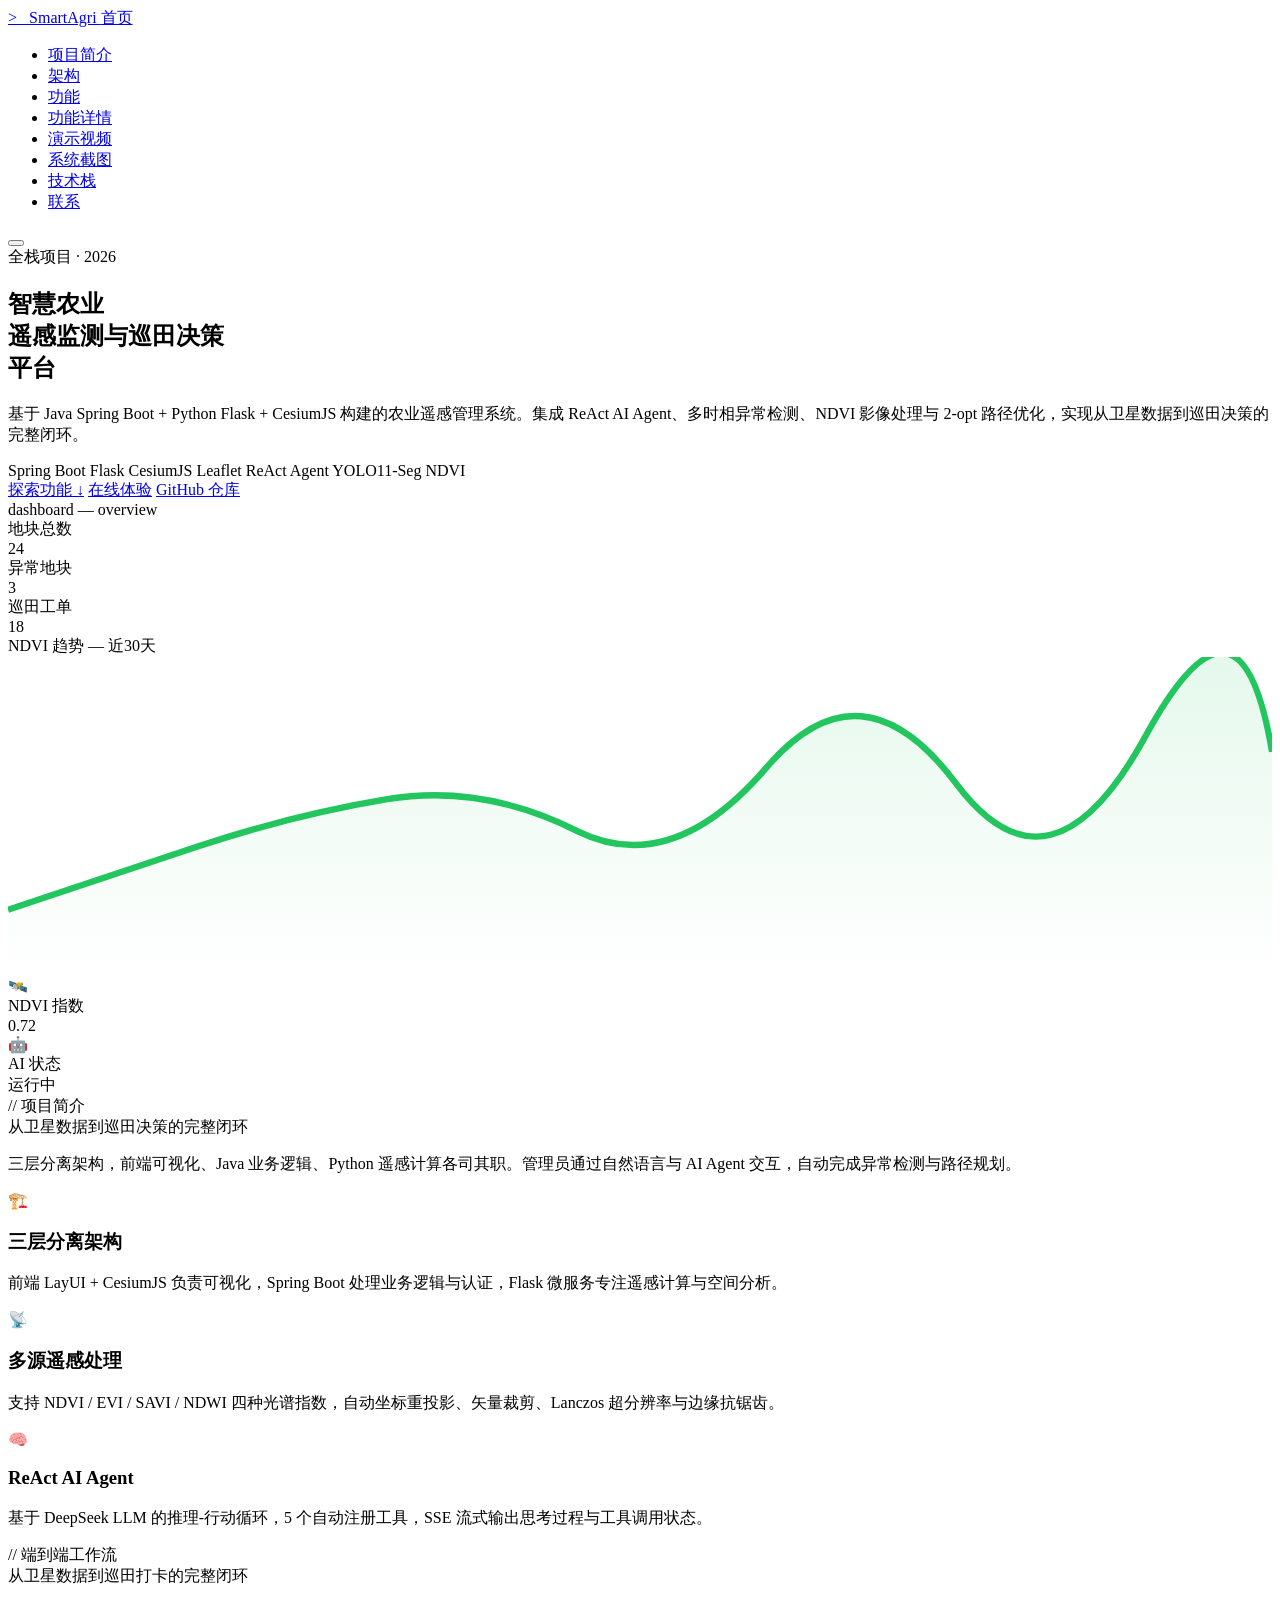
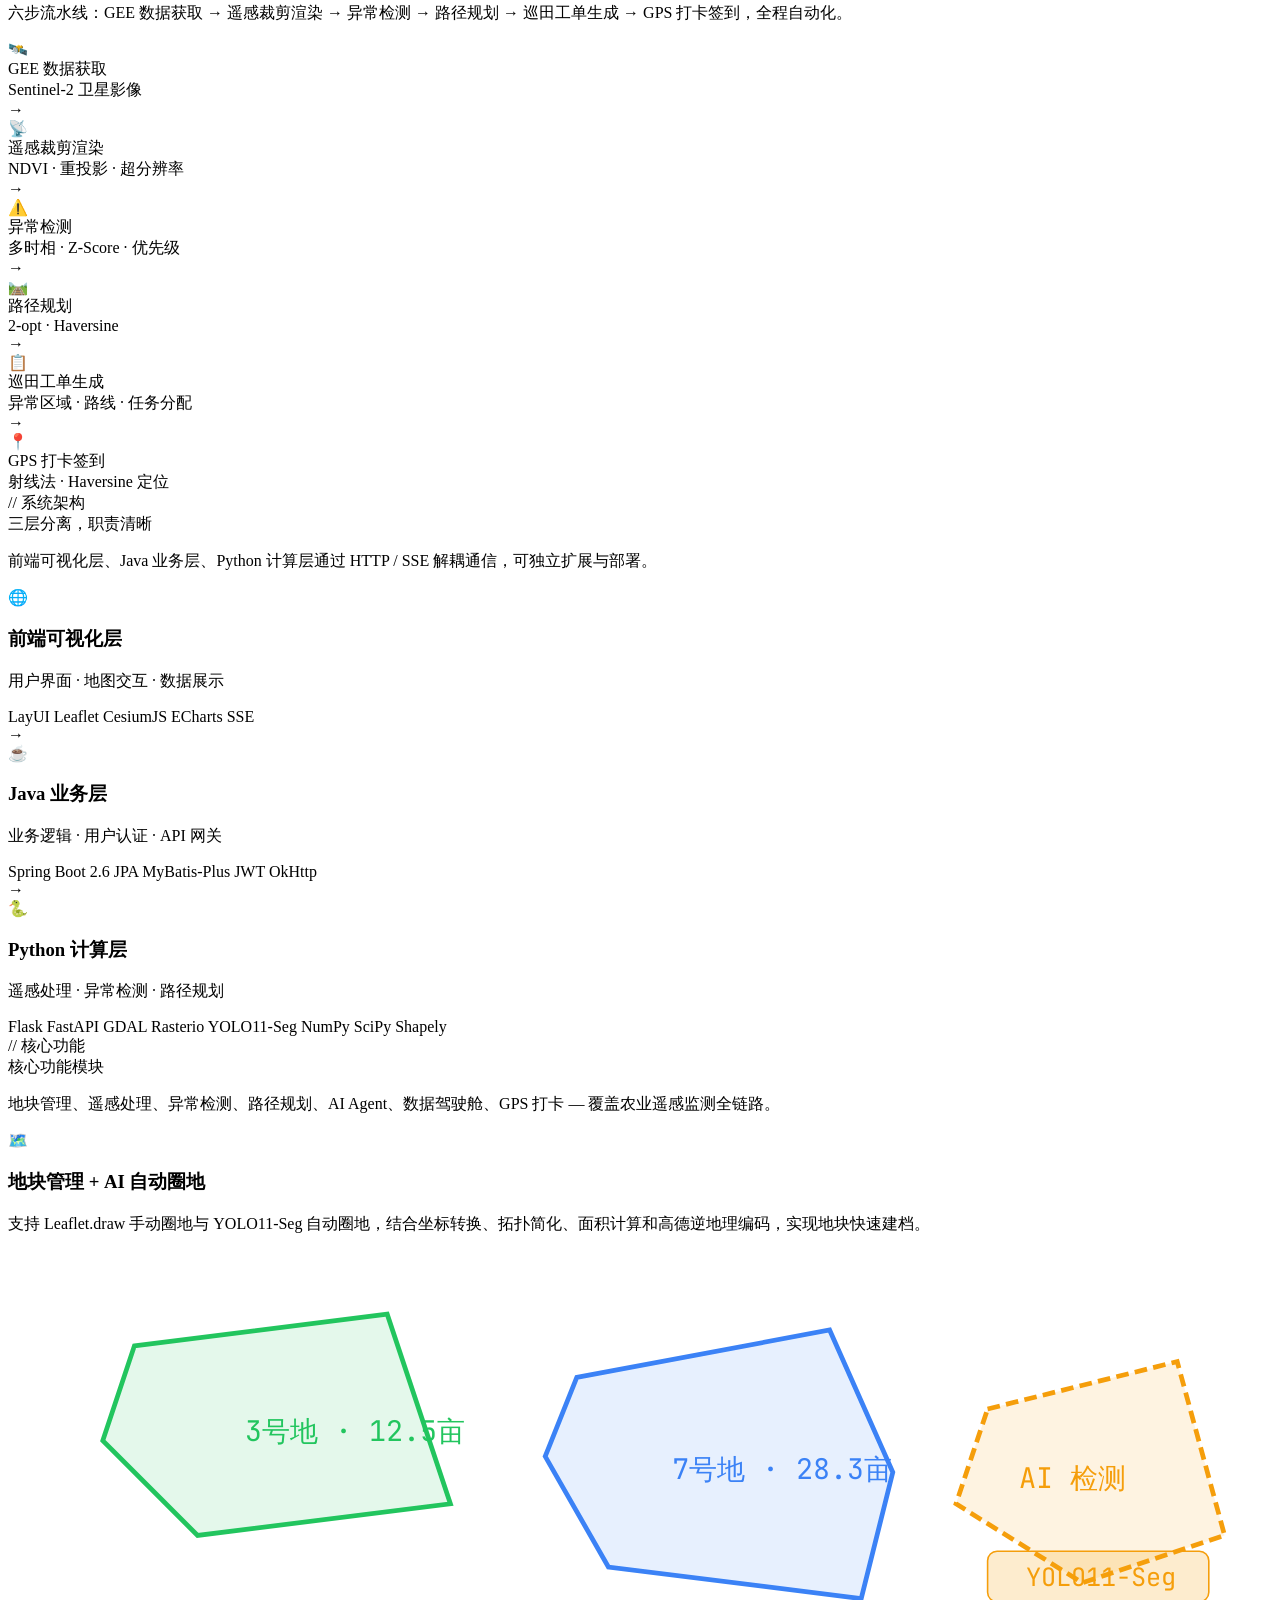
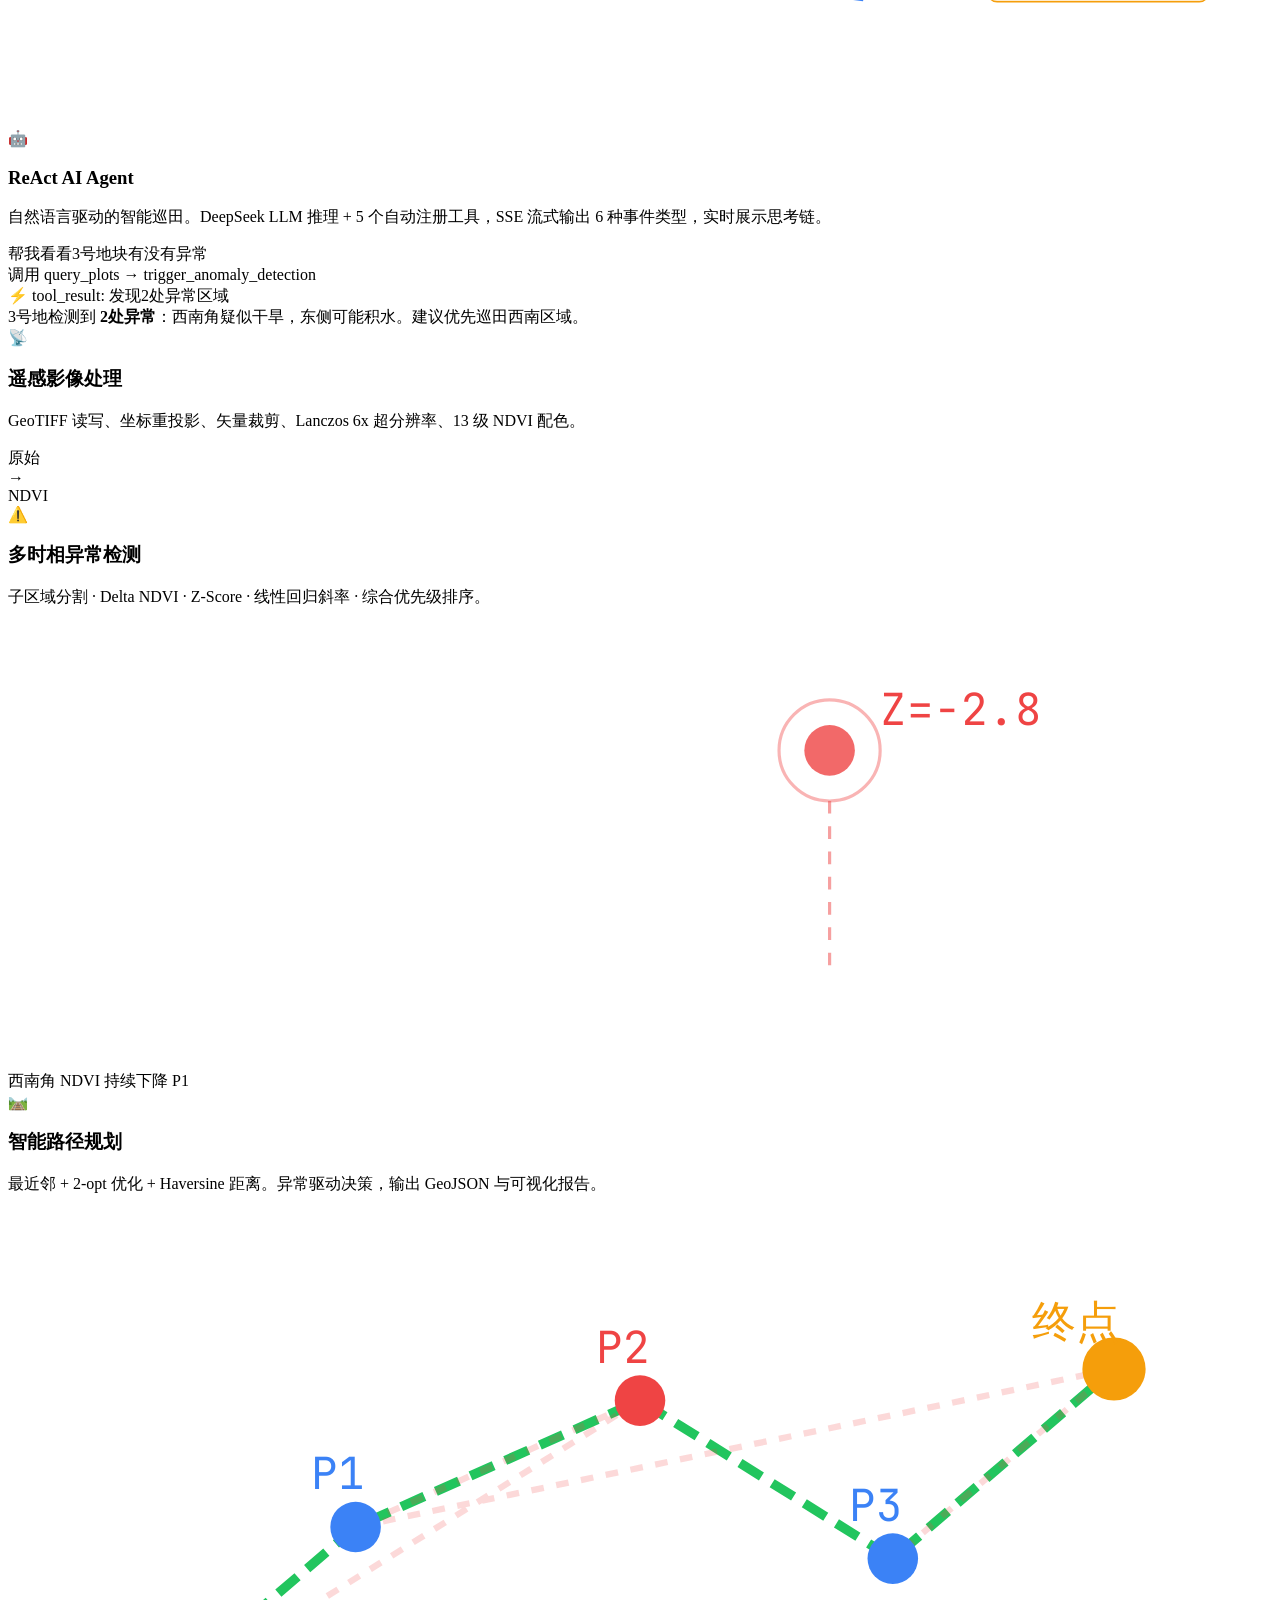
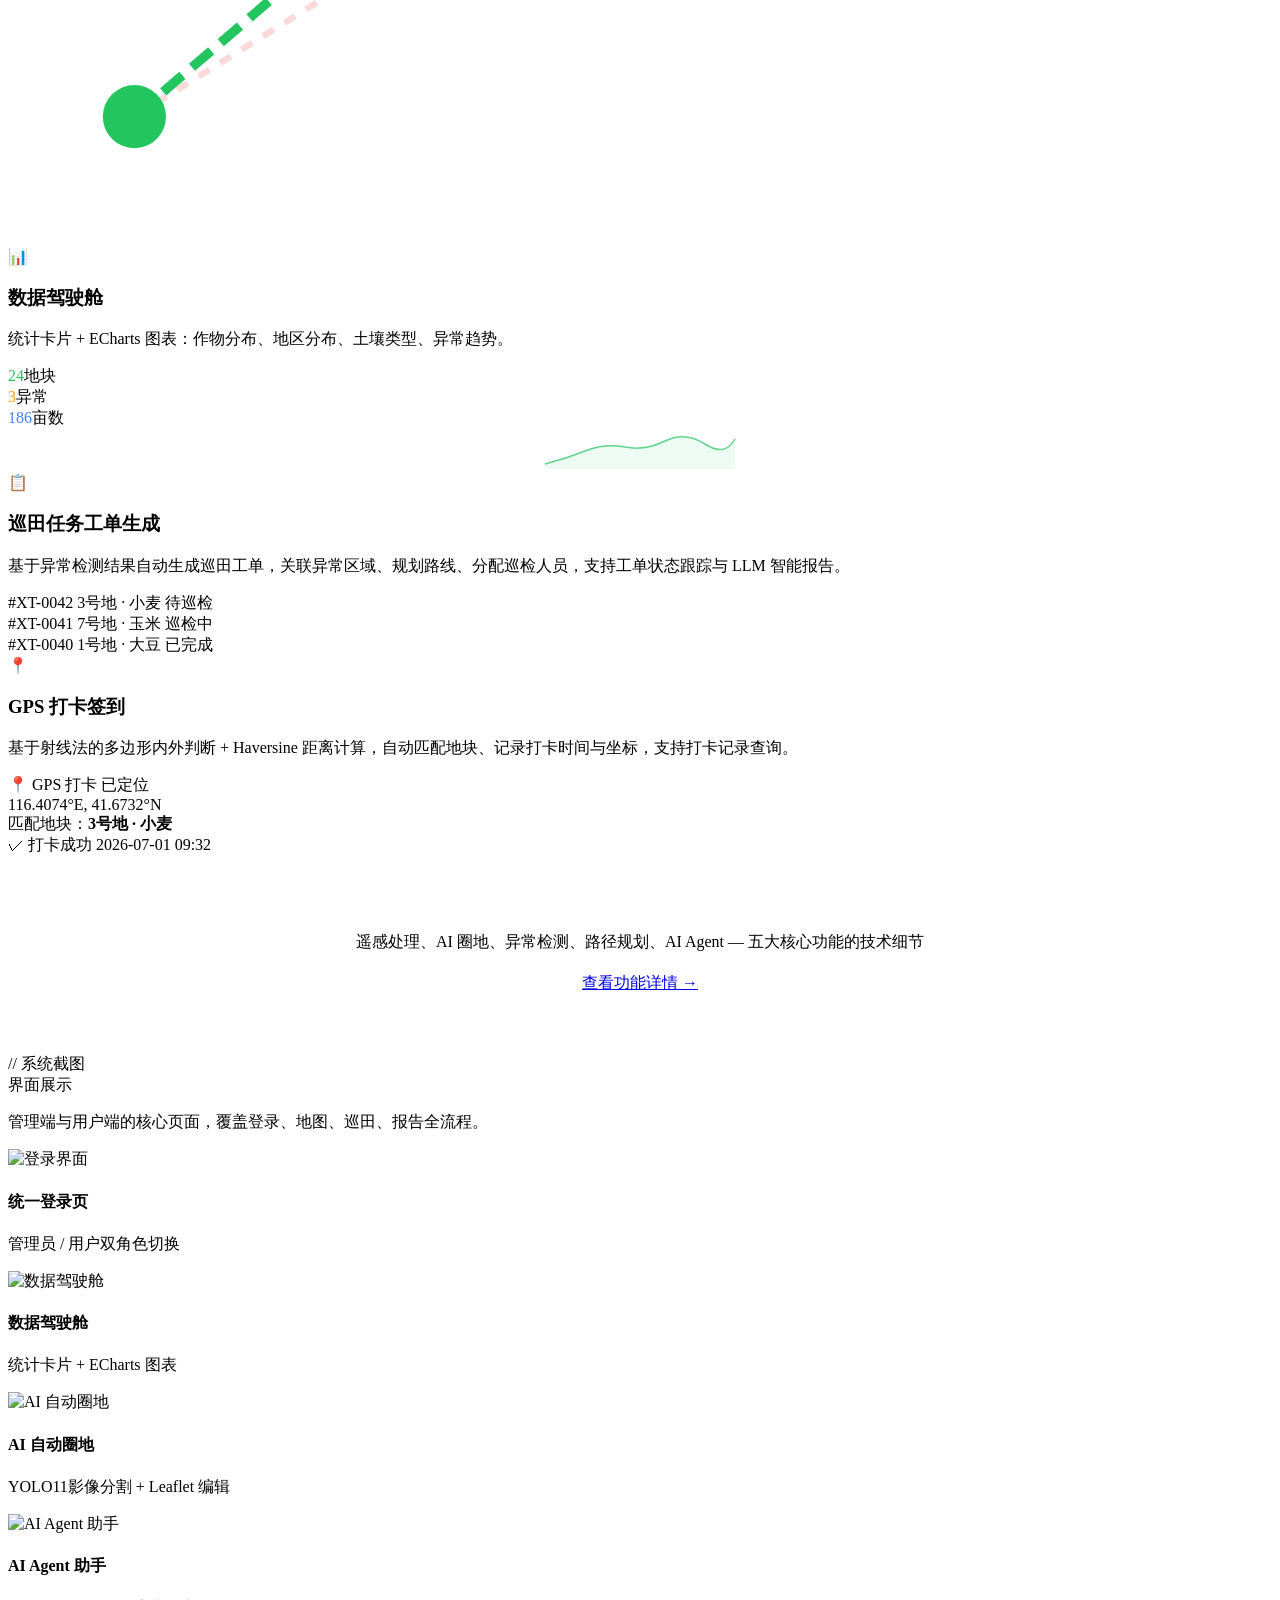
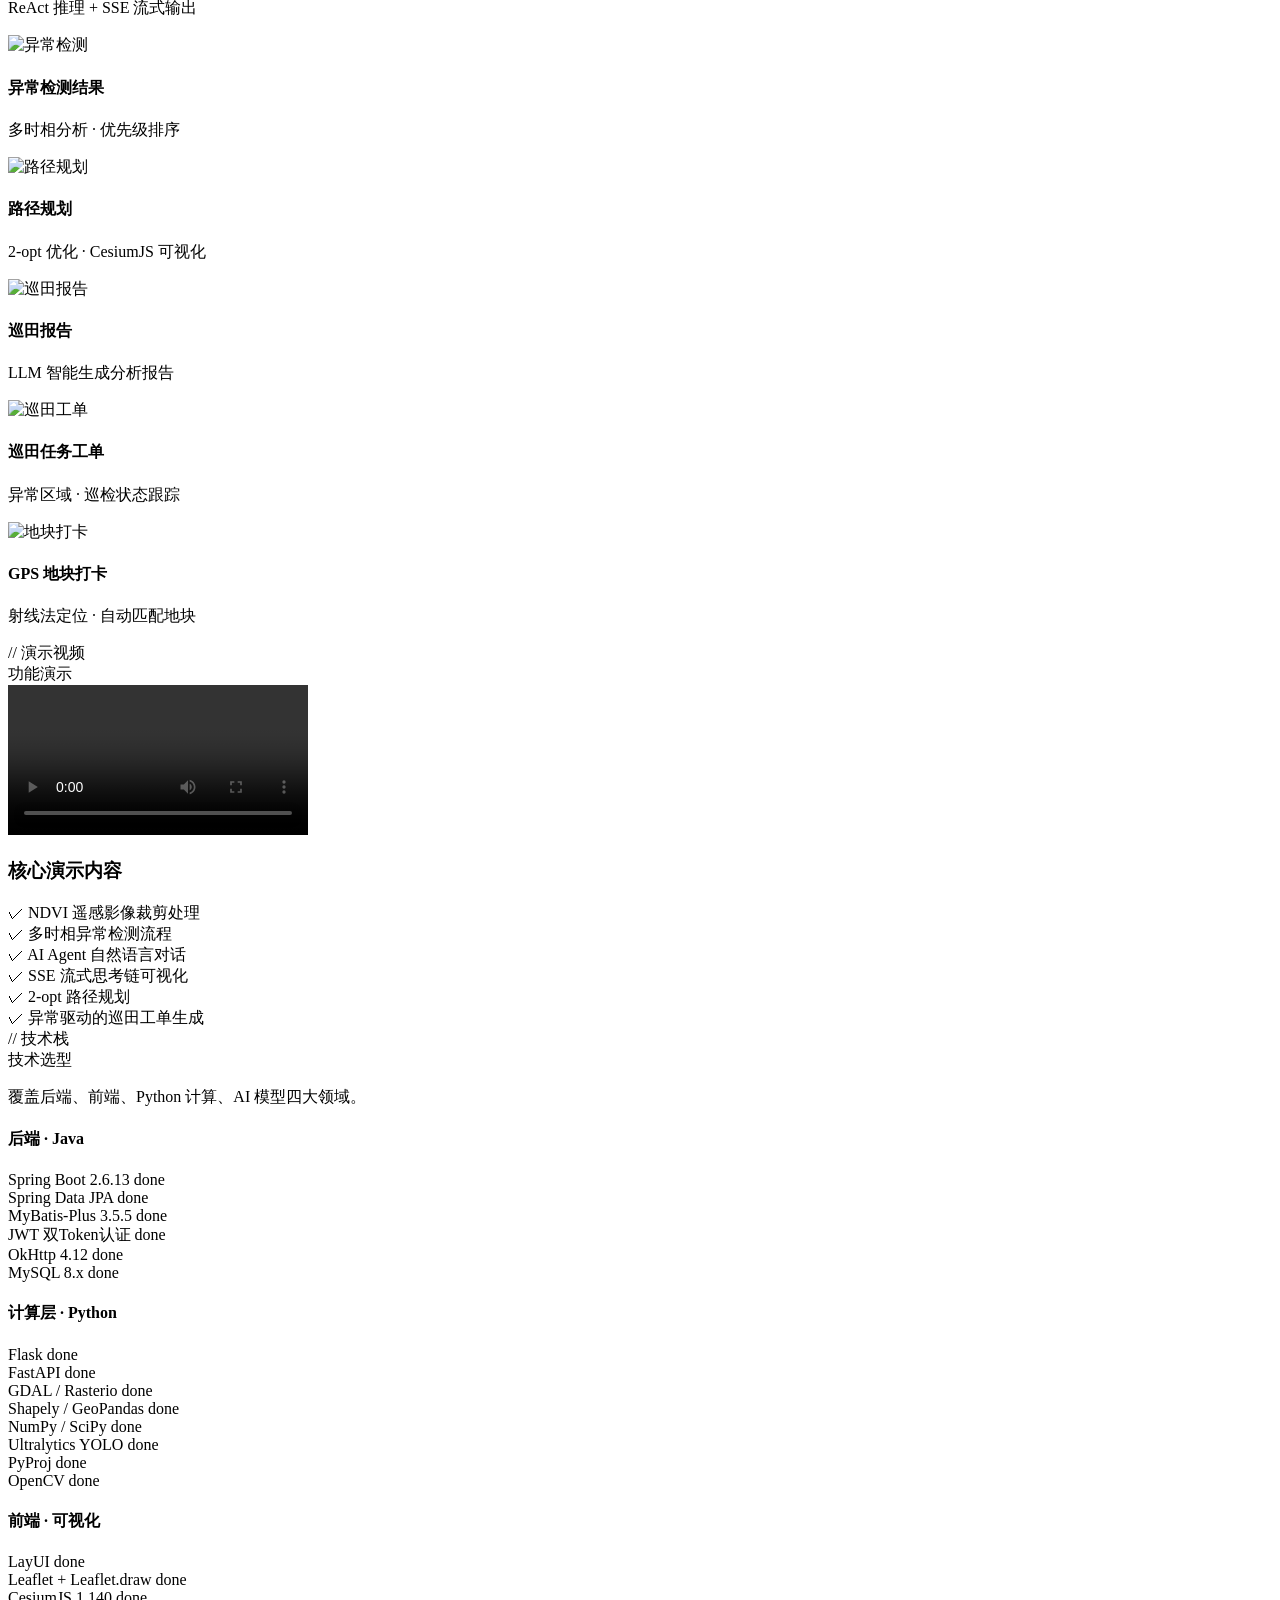
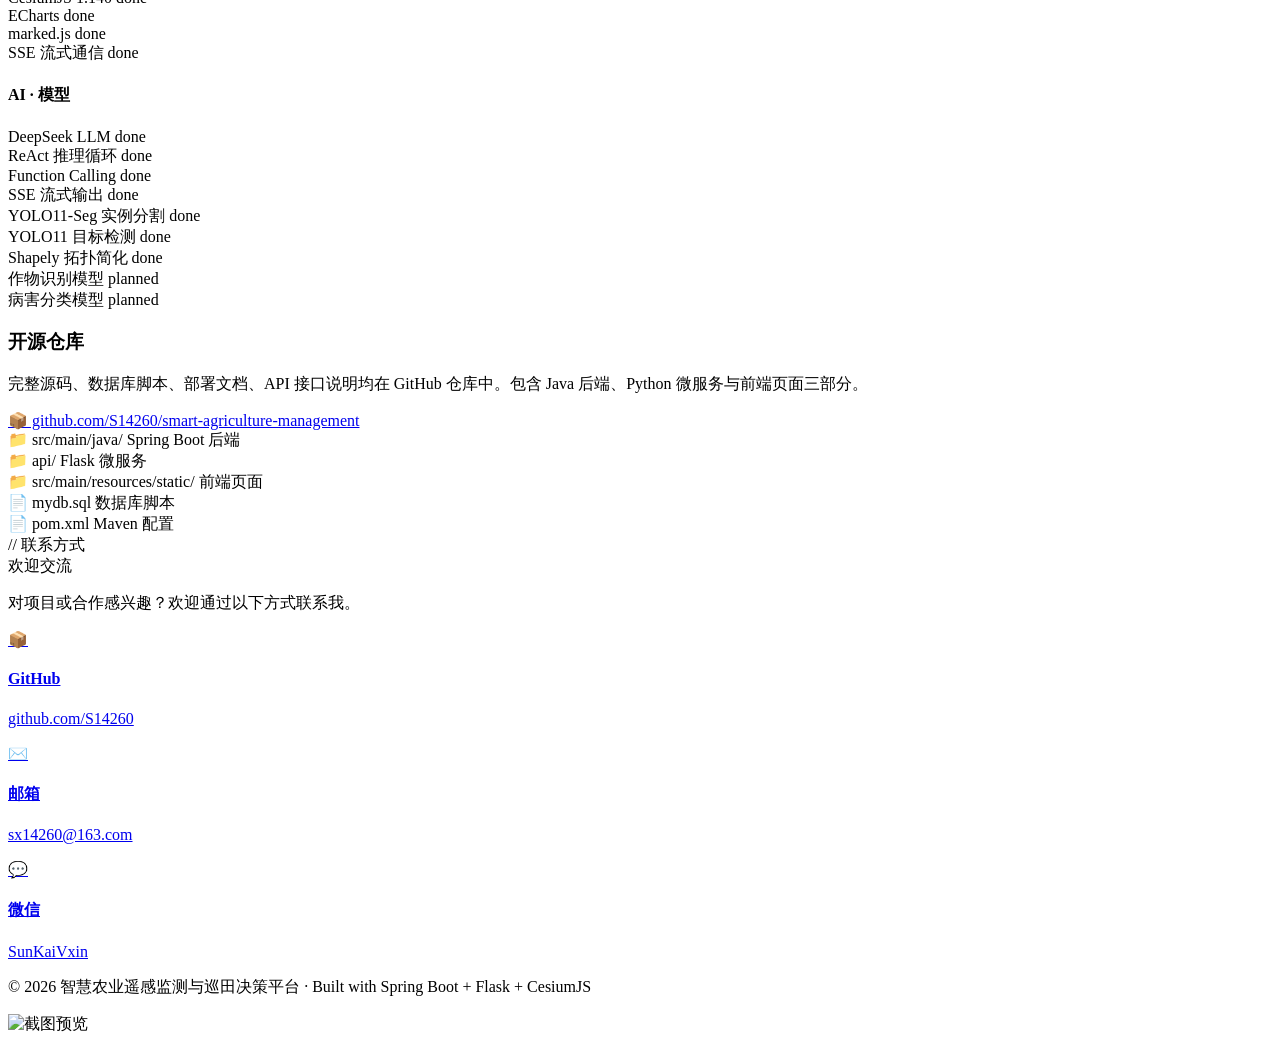
==== docs/index.html @ dee510da "演示视频" ====
<!DOCTYPE html>
<html lang="zh-CN">
<head>
  <meta charset="UTF-8">
  <meta name="viewport" content="width=device-width, initial-scale=1.0">
  <title>智慧农业遥感监测与巡田决策平台 — 作品展示</title>
  <meta name="description" content="基于 Java Spring Boot + Python Flask + CesiumJS 的智慧农业管理系统，集成遥感影像处理、AI Agent 智能巡田、多时相异常检测与路径规划。">
  <meta name="keywords" content="智慧农业,遥感监测,AI Agent,NDVI,异常检测,路径规划,CesiumJS,Spring Boot,Flask">
  <meta property="og:title" content="智慧农业遥感监测与巡田决策平台">
  <meta property="og:description" content="Java + Python 全栈农业遥感系统 — ReAct Agent · 多时相异常检测 · 2-opt 路径优化">
  <meta property="og:type" content="website">
  <link rel="icon" href="data:image/svg+xml,<svg xmlns='http://www.w3.org/2000/svg' viewBox='0 0 32 32'><text y='28' font-size='28'>🌾</text></svg>">
  <link rel="stylesheet" href="css/style.css">
  <!-- Google Fonts -->
  <link rel="preconnect" href="https://fonts.googleapis.com">
  <link rel="preconnect" href="https://fonts.gstatic.com" crossorigin>
  <link href="https://fonts.googleapis.com/css2?family=Inter:wght@400;500;600;700;800&family=JetBrains+Mono:wght@400;500&display=swap" rel="stylesheet">
  <style>
    /* Nav mobile open state */
    @media (max-width: 768px) {
      .nav-links.open {
        display: flex;
        flex-direction: column;
        position: absolute;
        top: 100%;
        left: 0;
        right: 0;
        background: rgba(7, 9, 15, 0.98);
        backdrop-filter: blur(20px);
        padding: 20px 24px;
        gap: 16px;
        border-bottom: 1px solid var(--border);
      }
    }
    /* Hero badge dot */
    .hero-badge-dot {
      width: 6px; height: 6px; border-radius: 50%;
      background: var(--green);
      animation: pulse 2s ease-in-out infinite;
    }
    /* SVG chart line animation */
    .chart-path {
      stroke-dasharray: 600;
      stroke-dashoffset: 600;
      animation: drawLine 2s ease-out forwards;
    }
    @keyframes drawLine {
      to { stroke-dashoffset: 0; }
    }
  </style>
</head>
<body>

<!-- ============ NAVIGATION ============ -->
<nav class="nav">
  <div class="container">
    <a href="#" class="nav-logo"><span>&gt;_</span> SmartAgri <span class="nav-page-tag">首页</span></a>
    <ul class="nav-links">
      <li><a href="#intro" class="active">项目简介</a></li>
      <li><a href="#architecture">架构</a></li>
      <li><a href="#features">功能</a></li>
      <li><a href="features.html">功能详情</a></li>
      <li><a href="#demo-video">演示视频</a></li>
      <li><a href="#screenshots">系统截图</a></li>
      <li><a href="#tech">技术栈</a></li>
      <li><a href="#contact">联系</a></li>
    </ul>
    <button class="nav-mobile-btn" aria-label="菜单">
      <span></span><span></span><span></span>
    </button>
  </div>
</nav>

<!-- ============ HERO ============ -->
<section class="hero">
  <!-- Background effects -->
  <div class="hero-glow hero-glow-1"></div>
  <div class="hero-glow hero-glow-2"></div>
  <div class="hero-glow hero-glow-3"></div>
  <div class="hero-grid"></div>

  <div class="container">
    <!-- Left: Text -->
    <div class="hero-content">
      <div class="hero-badge">
        <span class="hero-badge-dot"></span>
        全栈项目 · 2026
      </div>
      <h1>智慧农业<br><span class="gradient-text">遥感监测与巡田决策</span><br>平台</h1>
      <p class="hero-desc">
        基于 Java Spring Boot + Python Flask + CesiumJS 构建的农业遥感管理系统。集成 ReAct AI Agent、多时相异常检测、NDVI 影像处理与 2-opt 路径优化，实现从卫星数据到巡田决策的完整闭环。
      </p>
      <div class="hero-tags">
        <span class="tag tag-green">Spring Boot</span>
        <span class="tag tag-green">Flask</span>
        <span class="tag tag-blue">CesiumJS</span>
        <span class="tag tag-blue">Leaflet</span>
        <span class="tag tag-amber">ReAct Agent</span>
        <span class="tag tag-amber">YOLO11-Seg</span>
        <span class="tag tag-amber">NDVI</span>
      </div>
      <div class="hero-buttons">
        <a href="#features" class="btn btn-primary">探索功能 ↓</a>
        <a href="http://123.56.228.32:8080" target="_blank" rel="noopener noreferrer" class="btn btn-primary">在线体验</a>
        <a href="https://github.com/S14260/smart-agriculture-management" target="_blank" rel="noopener noreferrer" class="btn btn-secondary">GitHub 仓库</a>
      </div>
    </div>

    <!-- Right: Dashboard Visual -->
    <div class="hero-visual">
      <div class="hero-dashboard">
        <div class="hero-dashboard-header">
          <div class="hero-dashboard-dots">
            <span></span><span></span><span></span>
          </div>
          <span class="hero-dashboard-title">dashboard — overview</span>
        </div>

        <div class="hero-stats-grid">
          <div class="hero-stat-card">
            <div class="hero-stat-label">地块总数</div>
            <div class="hero-stat-value green">24</div>
          </div>
          <div class="hero-stat-card">
            <div class="hero-stat-label">异常地块</div>
            <div class="hero-stat-value amber">3</div>
          </div>
          <div class="hero-stat-card">
            <div class="hero-stat-label">巡田工单</div>
            <div class="hero-stat-value blue">18</div>
          </div>
        </div>

        <div class="hero-chart-area">
          <div class="hero-chart-label">NDVI 趋势 — 近30天</div>
          <div class="hero-chart-line">
            <svg viewBox="0 0 400 100" preserveAspectRatio="none">
              <defs>
                <linearGradient id="lineGrad" x1="0" y1="0" x2="0" y2="1">
                  <stop offset="0%" stop-color="#22c55e" stop-opacity="0.3"/>
                  <stop offset="100%" stop-color="#22c55e" stop-opacity="0"/>
                </linearGradient>
              </defs>
              <path d="M0,80 Q30,70 60,60 T120,45 T180,55 T240,35 T300,40 T360,25 T400,30" fill="none" stroke="#22c55e" stroke-width="2" class="chart-path"/>
              <path d="M0,80 Q30,70 60,60 T120,45 T180,55 T240,35 T300,40 T360,25 T400,30 L400,100 L0,100 Z" fill="url(#lineGrad)" opacity="0.4"/>
            </svg>
          </div>
        </div>
      </div>

      <!-- Floating cards -->
      <div class="hero-float-card card-1">
        <div class="float-icon">🛰️</div>
        <div class="float-label">NDVI 指数</div>
        <div class="float-value" style="color:var(--green)">0.72</div>
      </div>
      <div class="hero-float-card card-2">
        <div class="float-icon">🤖</div>
        <div class="float-label">AI 状态</div>
        <div class="float-value" style="color:var(--green)">运行中</div>
      </div>
    </div>
  </div>
</section>

<!-- ============ PROJECT INTRO ============ -->
<section id="intro" class="section">
  <div class="container">
    <div class="fade-in">
      <div class="section-label">// 项目简介</div>
      <div class="section-title">从卫星数据到巡田决策的完整闭环</div>
      <p class="section-desc">
        三层分离架构，前端可视化、Java 业务逻辑、Python 遥感计算各司其职。管理员通过自然语言与 AI Agent 交互，自动完成异常检测与路径规划。
      </p>
    </div>

    <div class="intro-grid">
      <div class="intro-card glass-card fade-in fade-in-delay-1">
        <div class="intro-card-icon green">🏗️</div>
        <h3>三层分离架构</h3>
        <p>前端 LayUI + CesiumJS 负责可视化，Spring Boot 处理业务逻辑与认证，Flask 微服务专注遥感计算与空间分析。</p>
      </div>
      <div class="intro-card glass-card fade-in fade-in-delay-2">
        <div class="intro-card-icon blue">📡</div>
        <h3>多源遥感处理</h3>
        <p>支持 NDVI / EVI / SAVI / NDWI 四种光谱指数，自动坐标重投影、矢量裁剪、Lanczos 超分辨率与边缘抗锯齿。</p>
      </div>
      <div class="intro-card glass-card fade-in fade-in-delay-3">
        <div class="intro-card-icon amber">🧠</div>
        <h3>ReAct AI Agent</h3>
        <p>基于 DeepSeek LLM 的推理-行动循环，5 个自动注册工具，SSE 流式输出思考过程与工具调用状态。</p>
      </div>
    </div>
  </div>
</section>

<!-- ============ WORKFLOW PIPELINE ============ -->
<section class="section">
  <div class="container">
    <div class="fade-in">
      <div class="section-label">// 端到端工作流</div>
      <div class="section-title">从卫星数据到巡田打卡的完整闭环</div>
      <p class="section-desc">
        六步流水线：GEE 数据获取 → 遥感裁剪渲染 → 异常检测 → 路径规划 → 巡田工单生成 → GPS 打卡签到，全程自动化。
      </p>
    </div>

    <div class="workflow fade-in">
      <div class="workflow-pipeline">
        <div class="workflow-step active">
          <div class="workflow-step-icon">🛰️</div>
          <div class="workflow-step-label">GEE 数据获取</div>
          <div class="workflow-step-sub">Sentinel-2 卫星影像</div>
        </div>
        <div class="workflow-arrow">→</div>
        <div class="workflow-step active">
          <div class="workflow-step-icon">📡</div>
          <div class="workflow-step-label">遥感裁剪渲染</div>
          <div class="workflow-step-sub">NDVI · 重投影 · 超分辨率</div>
        </div>
        <div class="workflow-arrow">→</div>
        <div class="workflow-step active">
          <div class="workflow-step-icon">⚠️</div>
          <div class="workflow-step-label">异常检测</div>
          <div class="workflow-step-sub">多时相 · Z-Score · 优先级</div>
        </div>
        <div class="workflow-arrow">→</div>
        <div class="workflow-step active">
          <div class="workflow-step-icon">🛤️</div>
          <div class="workflow-step-label">路径规划</div>
          <div class="workflow-step-sub">2-opt · Haversine</div>
        </div>
        <div class="workflow-arrow">→</div>
        <div class="workflow-step active">
          <div class="workflow-step-icon">📋</div>
          <div class="workflow-step-label">巡田工单生成</div>
          <div class="workflow-step-sub">异常区域 · 路线 · 任务分配</div>
        </div>
        <div class="workflow-arrow">→</div>
        <div class="workflow-step active">
          <div class="workflow-step-icon">📍</div>
          <div class="workflow-step-label">GPS 打卡签到</div>
          <div class="workflow-step-sub">射线法 · Haversine 定位</div>
        </div>
      </div>
    </div>
  </div>
</section>

<!-- ============ ARCHITECTURE ============ -->
<section id="architecture" class="section">
  <div class="container">
    <div class="fade-in">
      <div class="section-label">// 系统架构</div>
      <div class="section-title">三层分离，职责清晰</div>
      <p class="section-desc">
        前端可视化层、Java 业务层、Python 计算层通过 HTTP / SSE 解耦通信，可独立扩展与部署。
      </p>
    </div>

    <div class="arch-visual fade-in">
      <div class="arch-layer glass-card">
        <div class="arch-layer-icon">🌐</div>
        <h3>前端可视化层</h3>
        <p>用户界面 · 地图交互 · 数据展示</p>
        <div class="arch-layer-tech">
          <span>LayUI</span>
          <span>Leaflet</span>
          <span>CesiumJS</span>
          <span>ECharts</span>
          <span>SSE</span>
        </div>
      </div>

      <div class="arch-arrow">→</div>

      <div class="arch-layer glass-card">
        <div class="arch-layer-icon">☕</div>
        <h3>Java 业务层</h3>
        <p>业务逻辑 · 用户认证 · API 网关</p>
        <div class="arch-layer-tech">
          <span>Spring Boot 2.6</span>
          <span>JPA</span>
          <span>MyBatis-Plus</span>
          <span>JWT</span>
          <span>OkHttp</span>
        </div>
      </div>

      <div class="arch-arrow">→</div>

      <div class="arch-layer glass-card">
        <div class="arch-layer-icon">🐍</div>
        <h3>Python 计算层</h3>
        <p>遥感处理 · 异常检测 · 路径规划</p>
        <div class="arch-layer-tech">
          <span>Flask</span>
          <span>FastAPI</span>
          <span>GDAL</span>
          <span>Rasterio</span>
          <span>YOLO11-Seg</span>
          <span>NumPy</span>
          <span>SciPy</span>
          <span>Shapely</span>
        </div>
      </div>
    </div>
  </div>
</section>

<!-- ============ BENTO GRID (Features) ============ -->
<section id="features" class="section">
  <div class="container">
    <div class="fade-in">
      <div class="section-label">// 核心功能</div>
      <div class="section-title">核心功能模块</div>
      <p class="section-desc">
        地块管理、遥感处理、异常检测、路径规划、AI Agent、数据驾驶舱、GPS 打卡 — 覆盖农业遥感监测全链路。
      </p>
    </div>

    <div class="bento-grid">
      <!-- Card 1: 地块管理 + AI圈地 (span 2) -->
      <div class="bento-card glass-card span-2 fade-in">
        <div class="bento-card-accent green"></div>
        <div class="bento-card-icon">🗺️</div>
        <h3>地块管理 + AI 自动圈地</h3>
        <p>支持 Leaflet.draw 手动圈地与 YOLO11-Seg 自动圈地，结合坐标转换、拓扑简化、面积计算和高德逆地理编码，实现地块快速建档。</p>
        <div class="bento-card-visual">
          <div class="mockup-map">
            <svg viewBox="0 0 400 150" width="100%" height="100%">
              <!-- Grid lines -->
              <defs><pattern id="mg" width="20" height="20" patternUnits="userSpaceOnUse"><path d="M20 0L0 0 0 20" fill="none" stroke="rgba(255,255,255,0.04)" stroke-width="0.5"/></pattern></defs>
              <rect width="400" height="150" fill="url(#mg)"/>
              <!-- Plot A -->
              <polygon points="40,30 120,20 140,80 60,90 30,60" fill="rgba(34,197,94,0.12)" stroke="#22c55e" stroke-width="1.5"/>
              <text x="75" y="60" fill="#22c55e" font-size="9" font-family="JetBrains Mono,monospace">3号地 · 12.5亩</text>
              <!-- Plot B -->
              <polygon points="180,40 260,25 280,70 270,110 190,100 170,65" fill="rgba(59,130,246,0.12)" stroke="#3b82f6" stroke-width="1.5"/>
              <text x="210" y="72" fill="#3b82f6" font-size="9" font-family="JetBrains Mono,monospace">7号地 · 28.3亩</text>
              <!-- Plot C (AI detected) -->
              <polygon points="310,50 370,35 385,90 340,105 300,80" fill="rgba(245,158,11,0.12)" stroke="#f59e0b" stroke-width="1.5" stroke-dasharray="4 2"/>
              <text x="320" y="75" fill="#f59e0b" font-size="9" font-family="JetBrains Mono,monospace">AI 检测</text>
              <!-- AI badge -->
              <rect x="310" y="95" width="70" height="16" rx="3" fill="rgba(245,158,11,0.2)" stroke="#f59e0b" stroke-width="0.5"/>
              <text x="322" y="106" fill="#f59e0b" font-size="8" font-family="JetBrains Mono,monospace">YOLO11-Seg</text>
              <!-- Coordinate label -->
              <rect x="10" y="120" width="130" height="16" rx="3" fill="rgba(255,255,255,0.05)" stroke="rgba(255,255,255,0.08)" stroke-width="0.5"/>
              <text x="18" y="131" fill="rgba(255,255,255,0.4)" font-size="8" font-family="JetBrains Mono,monospace">116.40°E  41.67°N</text>
            </svg>
          </div>
        </div>
      </div>

      <!-- Card 2: AI Agent (span 2) -->
      <div class="bento-card glass-card span-2 fade-in fade-in-delay-1" id="ai">
        <div class="bento-card-accent amber"></div>
        <div class="bento-card-icon">🤖</div>
        <h3>ReAct AI Agent</h3>
        <p>自然语言驱动的智能巡田。DeepSeek LLM 推理 + 5 个自动注册工具，SSE 流式输出 6 种事件类型，实时展示思考链。</p>
        <div class="bento-card-visual">
          <div class="mockup-chat">
            <div class="mockup-chat-msg user">帮我看看3号地块有没有异常</div>
            <div class="mockup-chat-msg thinking"><span class="mockup-dot"></span> 调用 query_plots → trigger_anomaly_detection</div>
            <div class="mockup-chat-msg tool">⚡ tool_result: 发现2处异常区域</div>
            <div class="mockup-chat-msg agent">3号地检测到 <strong>2处异常</strong>：西南角疑似干旱，东侧可能积水。建议优先巡田西南区域。</div>
          </div>
        </div>
      </div>

      <!-- Card 3: 遥感处理 -->
      <div class="bento-card glass-card fade-in fade-in-delay-2">
        <div class="bento-card-accent blue"></div>
        <div class="bento-card-icon">📡</div>
        <h3>遥感影像处理</h3>
        <p>GeoTIFF 读写、坐标重投影、矢量裁剪、Lanczos 6x 超分辨率、13 级 NDVI 配色。</p>
        <div class="bento-card-visual">
          <div class="mockup-rs-compare">
            <div class="mockup-rs-before">
              <div class="mockup-rs-label">原始</div>
              <div class="mockup-rs-img" style="background:linear-gradient(135deg,#1a1a2e,#16213e,#1a2744)"></div>
            </div>
            <div class="mockup-rs-arrow">→</div>
            <div class="mockup-rs-after">
              <div class="mockup-rs-label">NDVI</div>
              <div class="mockup-rs-img" style="background:linear-gradient(135deg,#7f1d1d,#b91c1c,#d97706,#15803d,#166534)"></div>
            </div>
          </div>
        </div>
      </div>

      <!-- Card 4: 异常检测 -->
      <div class="bento-card glass-card fade-in fade-in-delay-3">
        <div class="bento-card-accent amber"></div>
        <div class="bento-card-icon">⚠️</div>
        <h3>多时相异常检测</h3>
        <p>子区域分割 · Delta NDVI · Z-Score · 线性回归斜率 · 综合优先级排序。</p>
        <div class="bento-card-visual">
          <div class="mockup-anomaly">
            <svg viewBox="0 0 200 70" width="100%" height="100%">
              <path d="M10,55 Q40,50 60,40 T100,35 T130,20 T155,45 T180,60" fill="none" stroke="rgba(255,255,255,0.15)" stroke-width="1"/>
              <circle cx="130" cy="20" r="4" fill="#ef4444" opacity="0.8"/>
              <circle cx="130" cy="20" r="8" fill="none" stroke="#ef4444" stroke-width="0.5" opacity="0.4"/>
              <line x1="130" y1="28" x2="130" y2="55" stroke="#ef4444" stroke-width="0.5" stroke-dasharray="2 2" opacity="0.5"/>
              <text x="138" y="16" fill="#ef4444" font-size="7" font-family="JetBrains Mono,monospace">Z=-2.8</text>
            </svg>
            <div class="mockup-anomaly-alert">
              <span class="mockup-anomaly-dot high"></span>
              <span>西南角 NDVI 持续下降</span>
              <span class="mockup-anomaly-priority">P1</span>
            </div>
          </div>
        </div>
      </div>

      <!-- Card 5: 路径规划 -->
      <div class="bento-card glass-card fade-in fade-in-delay-1">
        <div class="bento-card-accent green"></div>
        <div class="bento-card-icon">🛤️</div>
        <h3>智能路径规划</h3>
        <p>最近邻 + 2-opt 优化 + Haversine 距离。异常驱动决策，输出 GeoJSON 与可视化报告。</p>
        <div class="bento-card-visual">
          <div class="mockup-route">
            <svg viewBox="0 0 200 100" width="100%" height="100%">
              <!-- Path -->
              <path d="M20,80 L55,50 L100,30 L140,55 L175,25" fill="none" stroke="#22c55e" stroke-width="1.5" stroke-dasharray="4 2"/>
              <path d="M20,80 L100,30 L55,50 L175,25 L140,55" fill="none" stroke="rgba(239,68,68,0.2)" stroke-width="1" stroke-dasharray="2 2"/>
              <!-- Nodes -->
              <circle cx="20" cy="80" r="5" fill="#22c55e"/><text x="10" y="95" fill="rgba(255,255,255,0.4)" font-size="7" font-family="JetBrains Mono,monospace">起点</text>
              <circle cx="55" cy="50" r="4" fill="#3b82f6"/><text x="48" y="44" fill="#3b82f6" font-size="7" font-family="JetBrains Mono,monospace">P1</text>
              <circle cx="100" cy="30" r="4" fill="#ef4444"/><text x="93" y="24" fill="#ef4444" font-size="7" font-family="JetBrains Mono,monospace">P2</text>
              <circle cx="140" cy="55" r="4" fill="#3b82f6"/><text x="133" y="49" fill="#3b82f6" font-size="7" font-family="JetBrains Mono,monospace">P3</text>
              <circle cx="175" cy="25" r="5" fill="#f59e0b"/><text x="162" y="20" fill="#f59e0b" font-size="7" font-family="JetBrains Mono,monospace">终点</text>
            </svg>
          </div>
        </div>
      </div>

      <!-- Card 6: 驾驶舱 -->
      <div class="bento-card glass-card fade-in fade-in-delay-2">
        <div class="bento-card-accent blue"></div>
        <div class="bento-card-icon">📊</div>
        <h3>数据驾驶舱</h3>
        <p>统计卡片 + ECharts 图表：作物分布、地区分布、土壤类型、异常趋势。</p>
        <div class="bento-card-visual">
          <div class="mockup-dashboard">
            <div class="mockup-dash-row">
              <div class="mockup-dash-stat"><span class="mockup-dash-val" style="color:#22c55e">24</span><span class="mockup-dash-lbl">地块</span></div>
              <div class="mockup-dash-stat"><span class="mockup-dash-val" style="color:#f59e0b">3</span><span class="mockup-dash-lbl">异常</span></div>
              <div class="mockup-dash-stat"><span class="mockup-dash-val" style="color:#3b82f6">186</span><span class="mockup-dash-lbl">亩数</span></div>
            </div>
            <svg viewBox="0 0 200 40" width="100%" height="40">
              <path d="M5,35 Q25,30 45,22 T85,18 T125,12 T165,15 T195,10" fill="none" stroke="#22c55e" stroke-width="1.5" opacity="0.7"/>
              <path d="M5,35 Q25,30 45,22 T85,18 T125,12 T165,15 T195,10 L195,40 L5,40 Z" fill="#22c55e" opacity="0.08"/>
            </svg>
          </div>
        </div>
      </div>

      <!-- Card 7: 巡田任务工单生成 -->
      <div class="bento-card glass-card fade-in">
        <div class="bento-card-accent green"></div>
        <div class="bento-card-icon">📋</div>
        <h3>巡田任务工单生成</h3>
        <p>基于异常检测结果自动生成巡田工单，关联异常区域、规划路线、分配巡检人员，支持工单状态跟踪与 LLM 智能报告。</p>
        <div class="bento-card-visual">
          <div class="mockup-tasks">
            <div class="mockup-task-item">
              <span class="mockup-task-id">#XT-0042</span>
              <span class="mockup-task-name">3号地 · 小麦</span>
              <span class="mockup-task-status pending">待巡检</span>
            </div>
            <div class="mockup-task-item">
              <span class="mockup-task-id">#XT-0041</span>
              <span class="mockup-task-name">7号地 · 玉米</span>
              <span class="mockup-task-status running">巡检中</span>
            </div>
            <div class="mockup-task-item">
              <span class="mockup-task-id">#XT-0040</span>
              <span class="mockup-task-name">1号地 · 大豆</span>
              <span class="mockup-task-status done">已完成</span>
            </div>
          </div>
        </div>
      </div>

      <!-- Card 8: GPS 打卡签到 -->
      <div class="bento-card glass-card fade-in fade-in-delay-1">
        <div class="bento-card-accent blue"></div>
        <div class="bento-card-icon">📍</div>
        <h3>GPS 打卡签到</h3>
        <p>基于射线法的多边形内外判断 + Haversine 距离计算，自动匹配地块、记录打卡时间与坐标，支持打卡记录查询。</p>
        <div class="bento-card-visual">
          <div class="mockup-checkin">
            <div class="mockup-checkin-header">
              <span class="mockup-checkin-icon">📍</span>
              <span class="mockup-checkin-title">GPS 打卡</span>
              <span class="mockup-checkin-badge">已定位</span>
            </div>
            <div class="mockup-checkin-coord">116.4074°E, 41.6732°N</div>
            <div class="mockup-checkin-match">匹配地块：<strong>3号地 · 小麦</strong></div>
            <div class="mockup-checkin-result">
              <span class="mockup-checkin-ok">✓ 打卡成功</span>
              <span class="mockup-checkin-time">2026-07-01 09:32</span>
            </div>
          </div>
        </div>
      </div>
    </div>
  </div>
</section>

<!-- ============ FEATURES LINK ============ -->
<section class="section" style="padding:60px 0">
  <div class="container" style="text-align:center">
    <div class="fade-in">
      <p style="color:var(--text-secondary);margin-bottom:20px">遥感处理、AI 圈地、异常检测、路径规划、AI Agent — 五大核心功能的技术细节</p>
      <a href="features.html" class="btn btn-primary" style="font-size:16px;padding:14px 32px">查看功能详情 →</a>
    </div>
  </div>
</section>

<!-- ============ SCREENSHOTS ============ -->
<section id="screenshots" class="section">
  <div class="container">
    <div class="fade-in">
      <div class="section-label">// 系统截图</div>
      <div class="section-title">界面展示</div>
      <p class="section-desc">管理端与用户端的核心页面，覆盖登录、地图、巡田、报告全流程。</p>
    </div>

    <div class="screenshots-carousel fade-in">
      <div class="screenshot-item">
        <img src="images/登陆界面.png" alt="登录界面" class="screenshot-img" data-lightbox="images/登陆界面.png">
        <div class="screenshot-caption">
          <h4>统一登录页</h4>
          <p>管理员 / 用户双角色切换</p>
        </div>
      </div>

      <div class="screenshot-item">
        <img src="images/我的桌面.png" alt="数据驾驶舱" class="screenshot-img" data-lightbox="images/我的桌面.png">
        <div class="screenshot-caption">
          <h4>数据驾驶舱</h4>
          <p>统计卡片 + ECharts 图表</p>
        </div>
      </div>

      <div class="screenshot-item">
        <img src="images/AI圈地.png" alt="AI 自动圈地" class="screenshot-img" data-lightbox="images/AI圈地.png">
        <div class="screenshot-caption">
          <h4>AI 自动圈地</h4>
          <p>YOLO11影像分割 + Leaflet 编辑</p>
        </div>
      </div>

      <div class="screenshot-item">
        <img src="images/Agent农业助手.png" alt="AI Agent 助手" class="screenshot-img" data-lightbox="images/Agent农业助手.png">
        <div class="screenshot-caption">
          <h4>AI Agent 助手</h4>
          <p>ReAct 推理 + SSE 流式输出</p>
        </div>
      </div>

      <div class="screenshot-item">
        <img src="images/异常检测结果面板.png" alt="异常检测" class="screenshot-img" data-lightbox="images/异常检测结果面板.png">
        <div class="screenshot-caption">
          <h4>异常检测结果</h4>
          <p>多时相分析 · 优先级排序</p>
        </div>
      </div>

      <div class="screenshot-item">
        <img src="images/路径规划.png" alt="路径规划" class="screenshot-img" data-lightbox="images/路径规划.png">
        <div class="screenshot-caption">
          <h4>路径规划</h4>
          <p>2-opt 优化 · CesiumJS 可视化</p>
        </div>
      </div>

      <div class="screenshot-item">
        <img src="images/巡田报告.png" alt="巡田报告" class="screenshot-img" data-lightbox="images/巡田报告.png">
        <div class="screenshot-caption">
          <h4>巡田报告</h4>
          <p>LLM 智能生成分析报告</p>
        </div>
      </div>

      <div class="screenshot-item">
        <img src="images/巡田任务单.png" alt="巡田工单" class="screenshot-img" data-lightbox="images/巡田任务单.png">
        <div class="screenshot-caption">
          <h4>巡田任务工单</h4>
          <p>异常区域 · 巡检状态跟踪</p>
        </div>
      </div>

      <div class="screenshot-item">
        <img src="images/%E5%9C%B0%E5%9D%97%E6%89%93%E5%8D%A1.png" alt="地块打卡" class="screenshot-img" data-lightbox="images/%E5%9C%B0%E5%9D%97%E6%89%93%E5%8D%A1.png">
        <div class="screenshot-caption">
          <h4>GPS 地块打卡</h4>
          <p>射线法定位 · 自动匹配地块</p>
        </div>
      </div>

    </div>
  </div>
</section>

<!-- ============ DEMO VIDEO ============ -->
<section id="demo-video" class="section">
  <div class="container">
    <div class="fade-in">
      <div class="section-label">// 演示视频</div>
      <div class="section-title">功能演示</div>
    </div>

    <div class="video-section fade-in">
      <div class="video-container">
        <video controls preload="metadata">
          <source src="video/demo.mp4" type="video/mp4">
        </video>
      </div>

      <div class="video-info">
        <h3>核心演示内容</h3>
        <div class="video-info-list">
          <div class="video-info-item">
            <span class="check">✓</span>
            <span>NDVI 遥感影像裁剪处理</span>
          </div>
          <div class="video-info-item">
            <span class="check">✓</span>
            <span>多时相异常检测流程</span>
          </div>
          <div class="video-info-item">
            <span class="check">✓</span>
            <span>AI Agent 自然语言对话</span>
          </div>
          <div class="video-info-item">
            <span class="check">✓</span>
            <span>SSE 流式思考链可视化</span>
          </div>
          <div class="video-info-item">
            <span class="check">✓</span>
            <span>2-opt 路径规划</span>
          </div>
          <div class="video-info-item">
            <span class="check">✓</span>
            <span>异常驱动的巡田工单生成</span>
          </div>
        </div>
      </div>
    </div>
  </div>
</section>

<!-- ============ TECH STACK ============ -->
<section id="tech" class="section">
  <div class="container">
    <div class="fade-in">
      <div class="section-label">// 技术栈</div>
      <div class="section-title">技术选型</div>
      <p class="section-desc">覆盖后端、前端、Python 计算、AI 模型四大领域。</p>
    </div>

    <div class="tech-grid fade-in">
      <!-- 后端 -->
      <div class="tech-category">
        <h4>后端 · Java</h4>
        <div class="tech-list">
          <div class="tech-item">Spring Boot 2.6.13 <span class="tech-status done">done</span></div>
          <div class="tech-item">Spring Data JPA <span class="tech-status done">done</span></div>
          <div class="tech-item">MyBatis-Plus 3.5.5 <span class="tech-status done">done</span></div>
          <div class="tech-item">JWT 双Token认证 <span class="tech-status done">done</span></div>
          <div class="tech-item">OkHttp 4.12 <span class="tech-status done">done</span></div>
          <div class="tech-item">MySQL 8.x <span class="tech-status done">done</span></div>
        </div>
      </div>

      <!-- Python -->
      <div class="tech-category">
        <h4>计算层 · Python</h4>
        <div class="tech-list">
          <div class="tech-item">Flask <span class="tech-status done">done</span></div>
          <div class="tech-item">FastAPI <span class="tech-status done">done</span></div>
          <div class="tech-item">GDAL / Rasterio <span class="tech-status done">done</span></div>
          <div class="tech-item">Shapely / GeoPandas <span class="tech-status done">done</span></div>
          <div class="tech-item">NumPy / SciPy <span class="tech-status done">done</span></div>
          <div class="tech-item">Ultralytics YOLO <span class="tech-status done">done</span></div>
          <div class="tech-item">PyProj <span class="tech-status done">done</span></div>
          <div class="tech-item">OpenCV <span class="tech-status done">done</span></div>
        </div>
      </div>

      <!-- 前端 -->
      <div class="tech-category">
        <h4>前端 · 可视化</h4>
        <div class="tech-list">
          <div class="tech-item">LayUI <span class="tech-status done">done</span></div>
          <div class="tech-item">Leaflet + Leaflet.draw <span class="tech-status done">done</span></div>
          <div class="tech-item">CesiumJS 1.140 <span class="tech-status done">done</span></div>
          <div class="tech-item">ECharts <span class="tech-status done">done</span></div>
          <div class="tech-item">marked.js <span class="tech-status done">done</span></div>
          <div class="tech-item">SSE 流式通信 <span class="tech-status done">done</span></div>
        </div>
      </div>

      <!-- AI -->
      <div class="tech-category">
        <h4>AI · 模型</h4>
        <div class="tech-list">
          <div class="tech-item">DeepSeek LLM <span class="tech-status done">done</span></div>
          <div class="tech-item">ReAct 推理循环 <span class="tech-status done">done</span></div>
          <div class="tech-item">Function Calling <span class="tech-status done">done</span></div>
          <div class="tech-item">SSE 流式输出 <span class="tech-status done">done</span></div>
          <div class="tech-item">YOLO11-Seg 实例分割 <span class="tech-status done">done</span></div>
          <div class="tech-item">YOLO11 目标检测 <span class="tech-status done">done</span></div>
          <div class="tech-item">Shapely 拓扑简化 <span class="tech-status done">done</span></div>
          <div class="tech-item">作物识别模型 <span class="tech-status planned">planned</span></div>
          <div class="tech-item">病害分类模型 <span class="tech-status planned">planned</span></div>
        </div>
      </div>
    </div>
  </div>
</section>

<!-- ============ GITHUB ============ -->
<section class="section">
  <div class="container">
    <div class="github-card glass-card fade-in">
      <div class="github-info">
        <h3>开源仓库</h3>
        <p>完整源码、数据库脚本、部署文档、API 接口说明均在 GitHub 仓库中。包含 Java 后端、Python 微服务与前端页面三部分。</p>
        <a href="github.com/S14260/smart-agriculture-management" target="_blank" rel="noopener noreferrer" class="github-link">
          <span>📦</span> github.com/S14260/smart-agriculture-management
        </a>
      </div>
      <div class="github-structure">
        <div class="github-structure-item">
          <span class="github-structure-icon">📁</span>
          <span class="github-structure-name">src/main/java/</span>
          <span class="github-structure-desc">Spring Boot 后端</span>
        </div>
        <div class="github-structure-item">
          <span class="github-structure-icon">📁</span>
          <span class="github-structure-name">api/</span>
          <span class="github-structure-desc">Flask 微服务</span>
        </div>
        <div class="github-structure-item">
          <span class="github-structure-icon">📁</span>
          <span class="github-structure-name">src/main/resources/static/</span>
          <span class="github-structure-desc">前端页面</span>
        </div>
        <div class="github-structure-item">
          <span class="github-structure-icon">📄</span>
          <span class="github-structure-name">mydb.sql</span>
          <span class="github-structure-desc">数据库脚本</span>
        </div>
        <div class="github-structure-item">
          <span class="github-structure-icon">📄</span>
          <span class="github-structure-name">pom.xml</span>
          <span class="github-structure-desc">Maven 配置</span>
        </div>
      </div>
    </div>
  </div>
</section>

<!-- ============ CONTACT ============ -->
<section id="contact" class="section">
  <div class="container">
    <div class="fade-in">
      <div class="section-label">// 联系方式</div>
      <div class="section-title">欢迎交流</div>
      <p class="section-desc">对项目或合作感兴趣？欢迎通过以下方式联系我。</p>
    </div>

    <div class="contact-grid fade-in">
      <a href="https://github.com/S14260" target="_blank" rel="noopener noreferrer" class="contact-card glass-card">
        <div class="contact-icon">📦</div>
        <h4>GitHub</h4>
        <p>github.com/S14260</p>
      </a>
      <a href="mailto:sx14260@163.com" class="contact-card glass-card">
        <div class="contact-icon">✉️</div>
        <h4>邮箱</h4>
        <p>sx14260@163.com</p>
      </a>
      <a href="#" class="contact-card glass-card">
        <div class="contact-icon">💬</div>
        <h4>微信</h4>
        <p>SunKaiVxin</p>
      </a>
    </div>
  </div>
</section>

<!-- ============ FOOTER ============ -->
<footer class="footer">
  <div class="container">
    <p>© 2026 智慧农业遥感监测与巡田决策平台 · Built with Spring Boot + Flask + CesiumJS</p>
  </div>
</footer>

<!-- ============ LIGHTBOX ============ -->
<div class="lightbox" id="lightbox">
  <img src="" alt="截图预览">
</div>

<script src="js/main.js"></script>
</body>
</html>
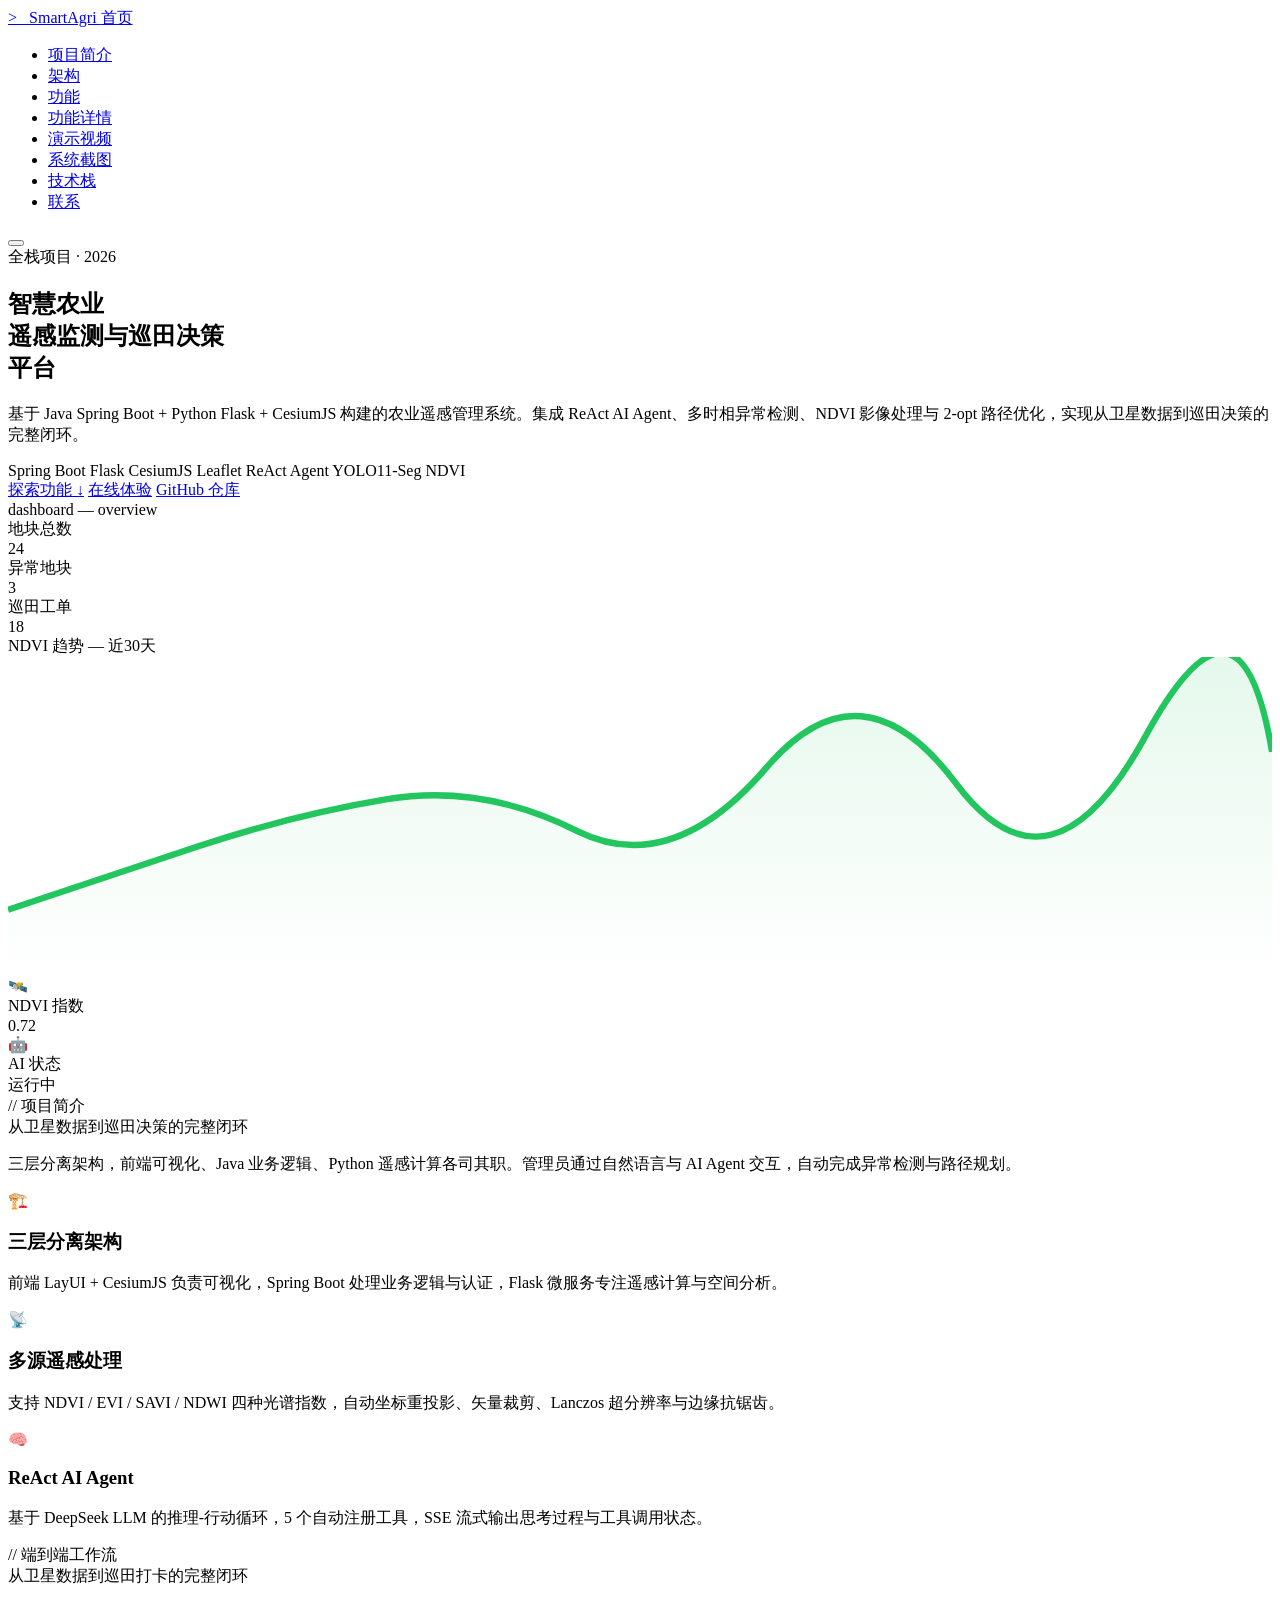
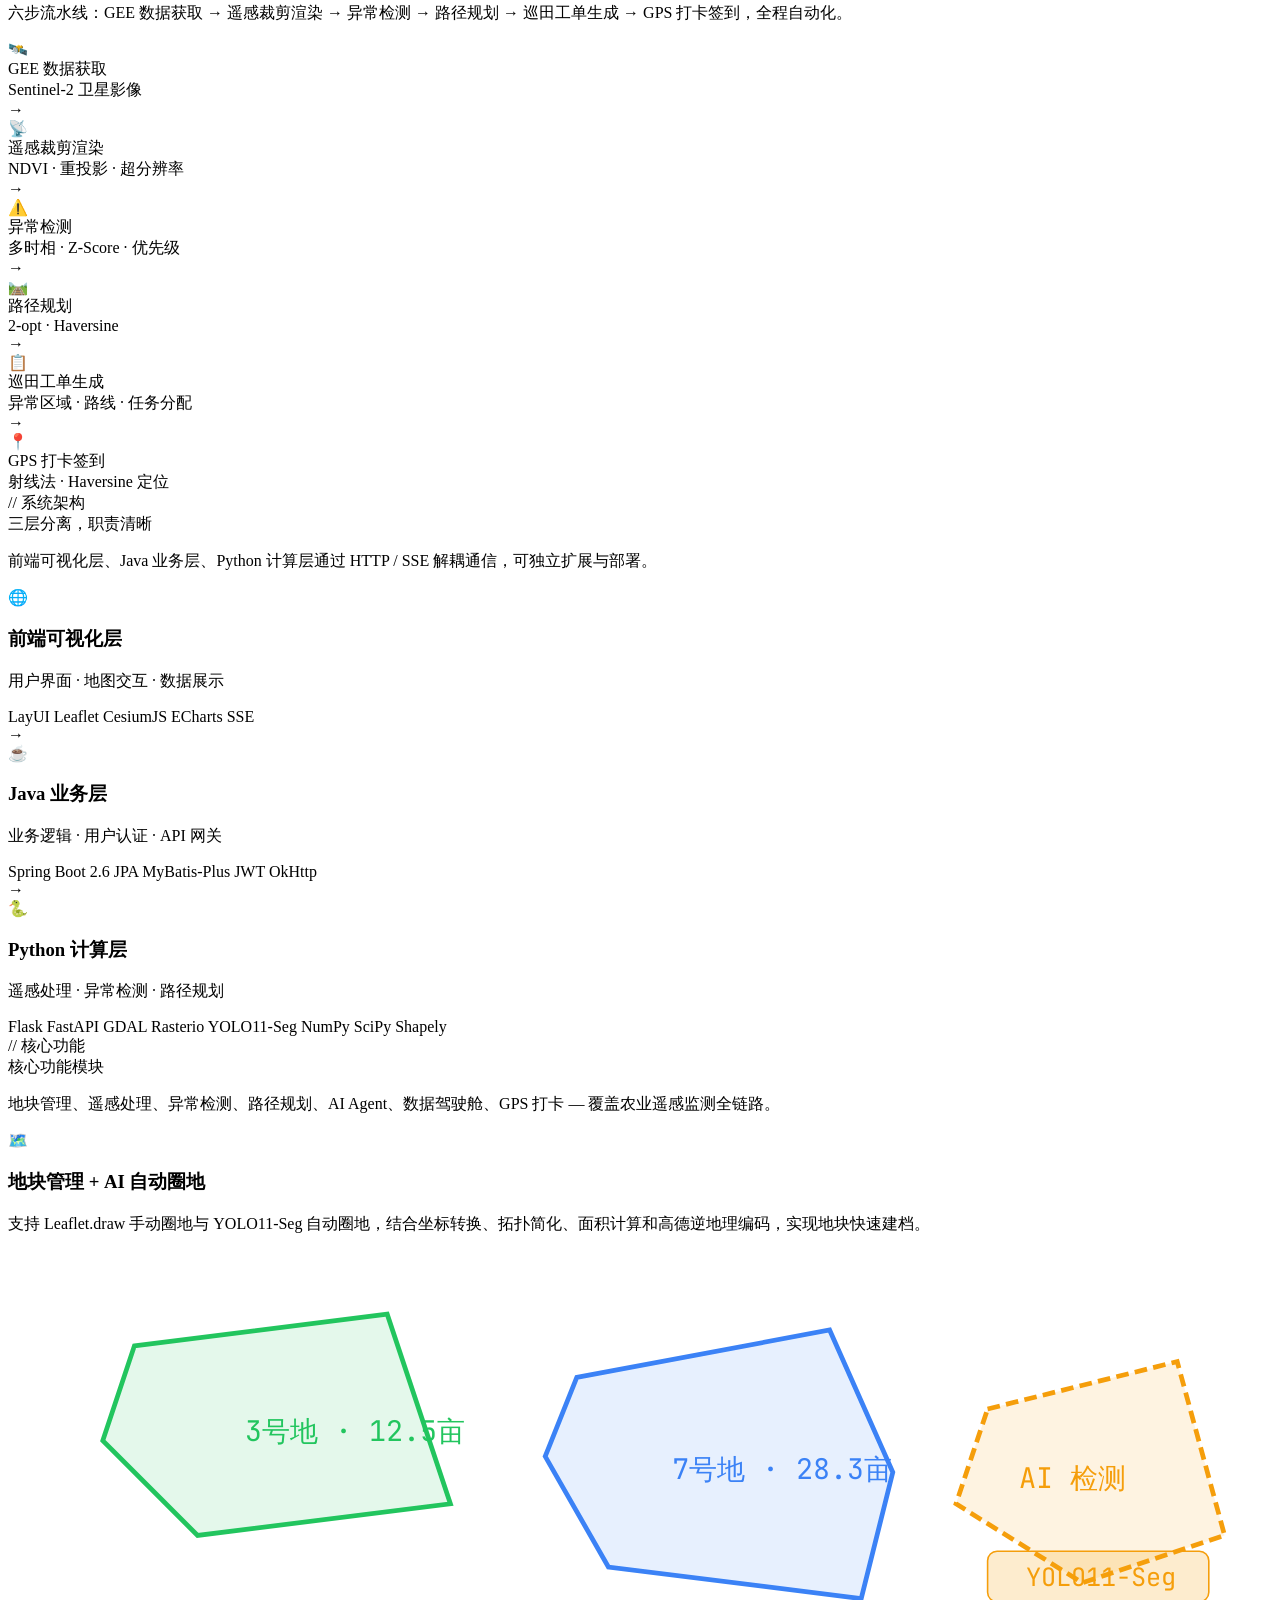
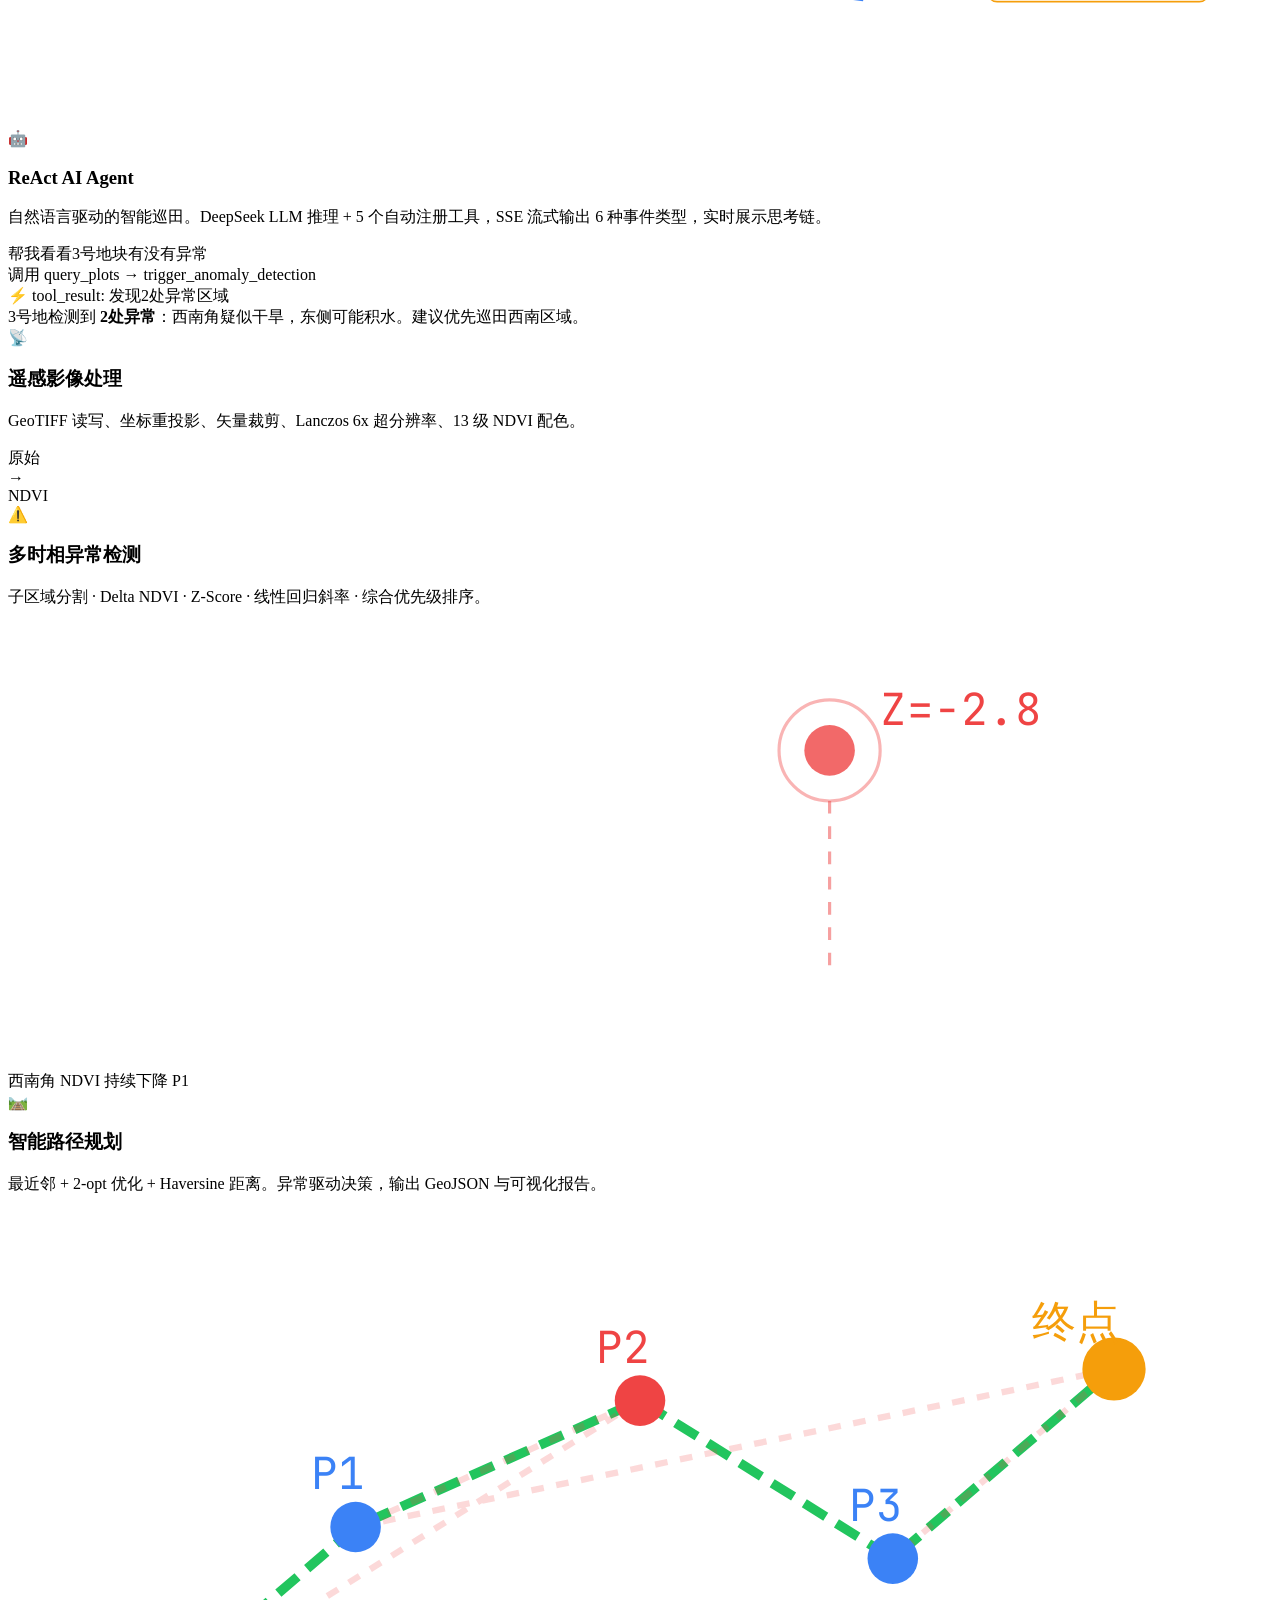
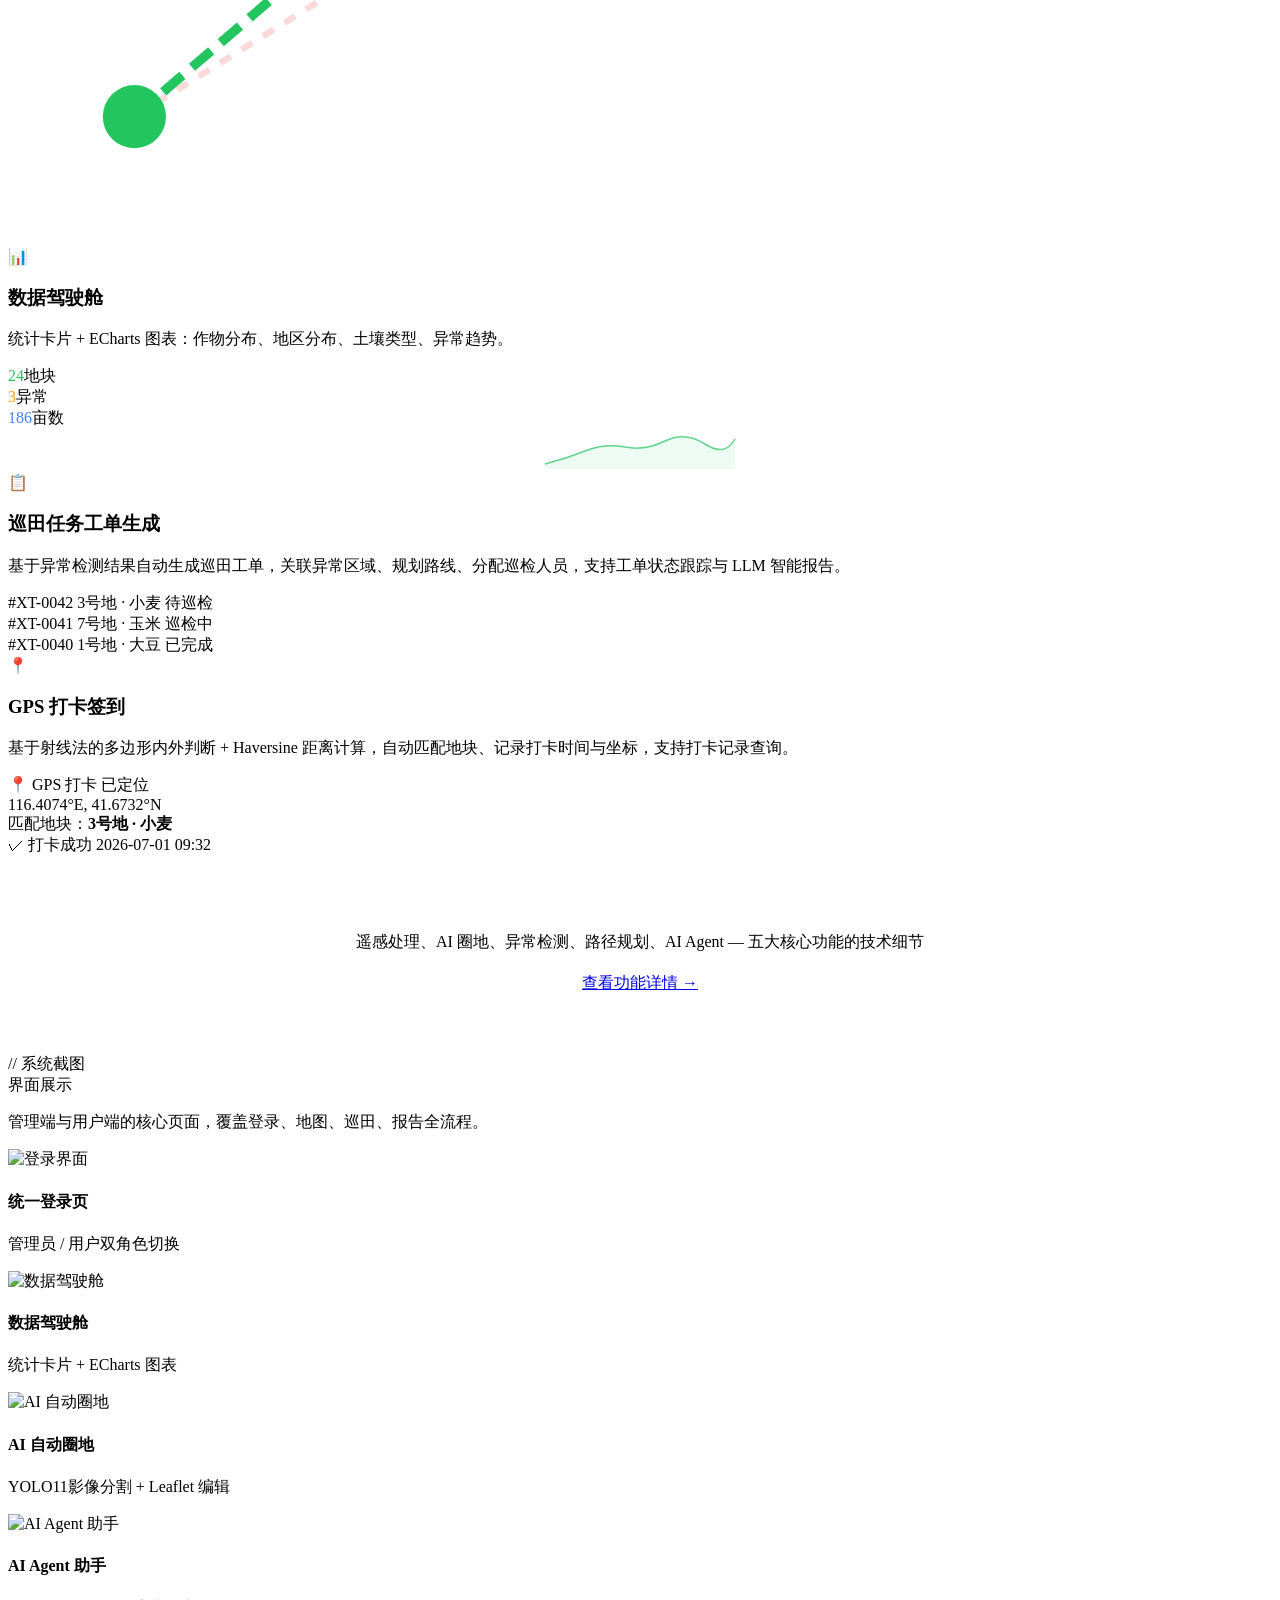
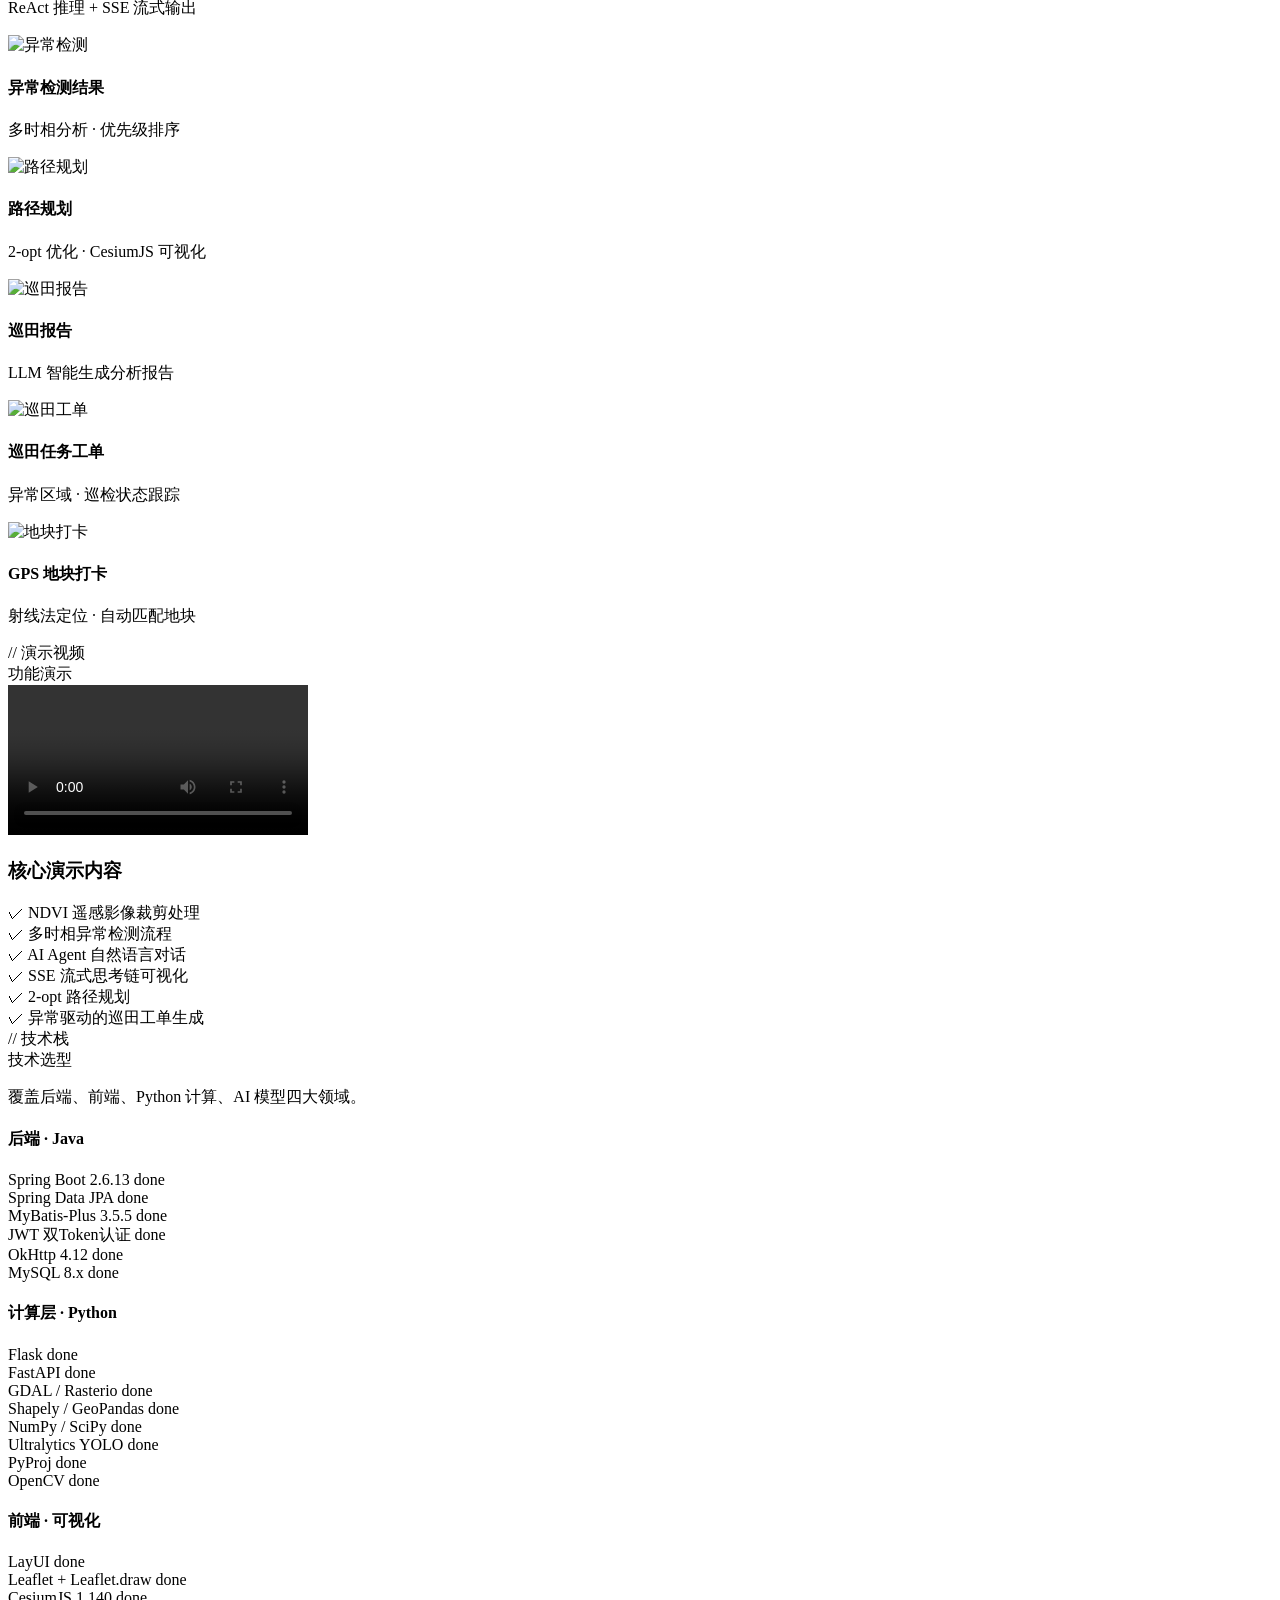
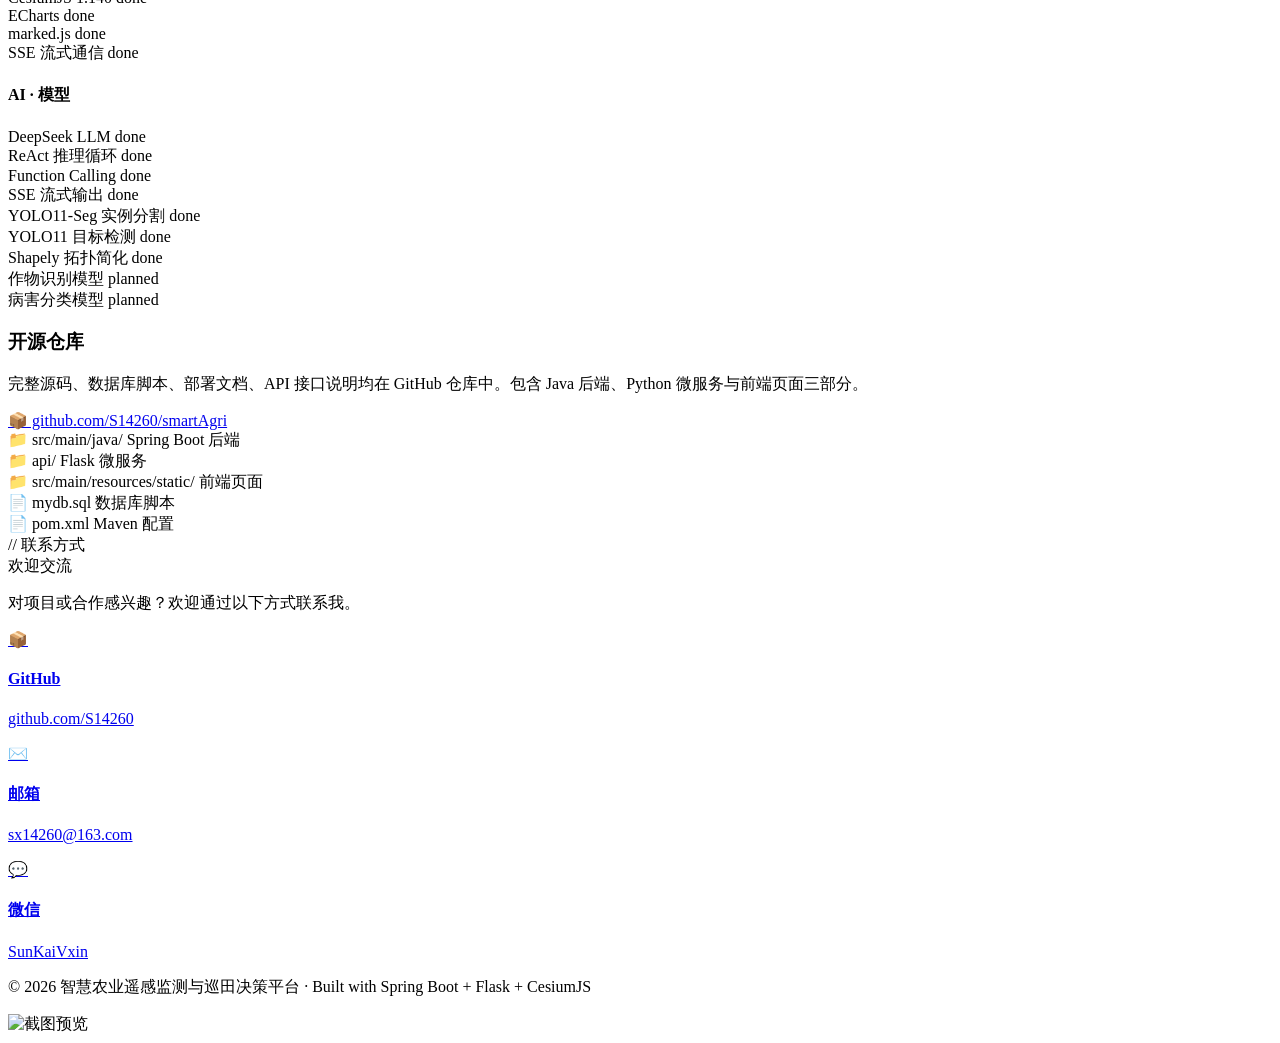
==== commit d4403f37: "更新地址" ====
--- a/docs/index.html
+++ b/docs/index.html
@@ -102,7 +102,7 @@
       <div class="hero-buttons">
         <a href="#features" class="btn btn-primary">探索功能 ↓</a>
         <a href="http://123.56.228.32:8080" target="_blank" rel="noopener noreferrer" class="btn btn-primary">在线体验</a>
-        <a href="https://github.com/S14260/smart-agriculture-management" target="_blank" rel="noopener noreferrer" class="btn btn-secondary">GitHub 仓库</a>
+        <a href="https://github.com/S14260/smartAgri" target="_blank" rel="noopener noreferrer" class="btn btn-secondary">GitHub 仓库</a>
       </div>
     </div>
 
@@ -731,8 +731,8 @@
       <div class="github-info">
         <h3>开源仓库</h3>
         <p>完整源码、数据库脚本、部署文档、API 接口说明均在 GitHub 仓库中。包含 Java 后端、Python 微服务与前端页面三部分。</p>
-        <a href="github.com/S14260/smart-agriculture-management" target="_blank" rel="noopener noreferrer" class="github-link">
-          <span>📦</span> github.com/S14260/smart-agriculture-management
+        <a href="github.com/S14260/smartAgri" target="_blank" rel="noopener noreferrer" class="github-link">
+          <span>📦</span> github.com/S14260/smartAgri
         </a>
       </div>
       <div class="github-structure">
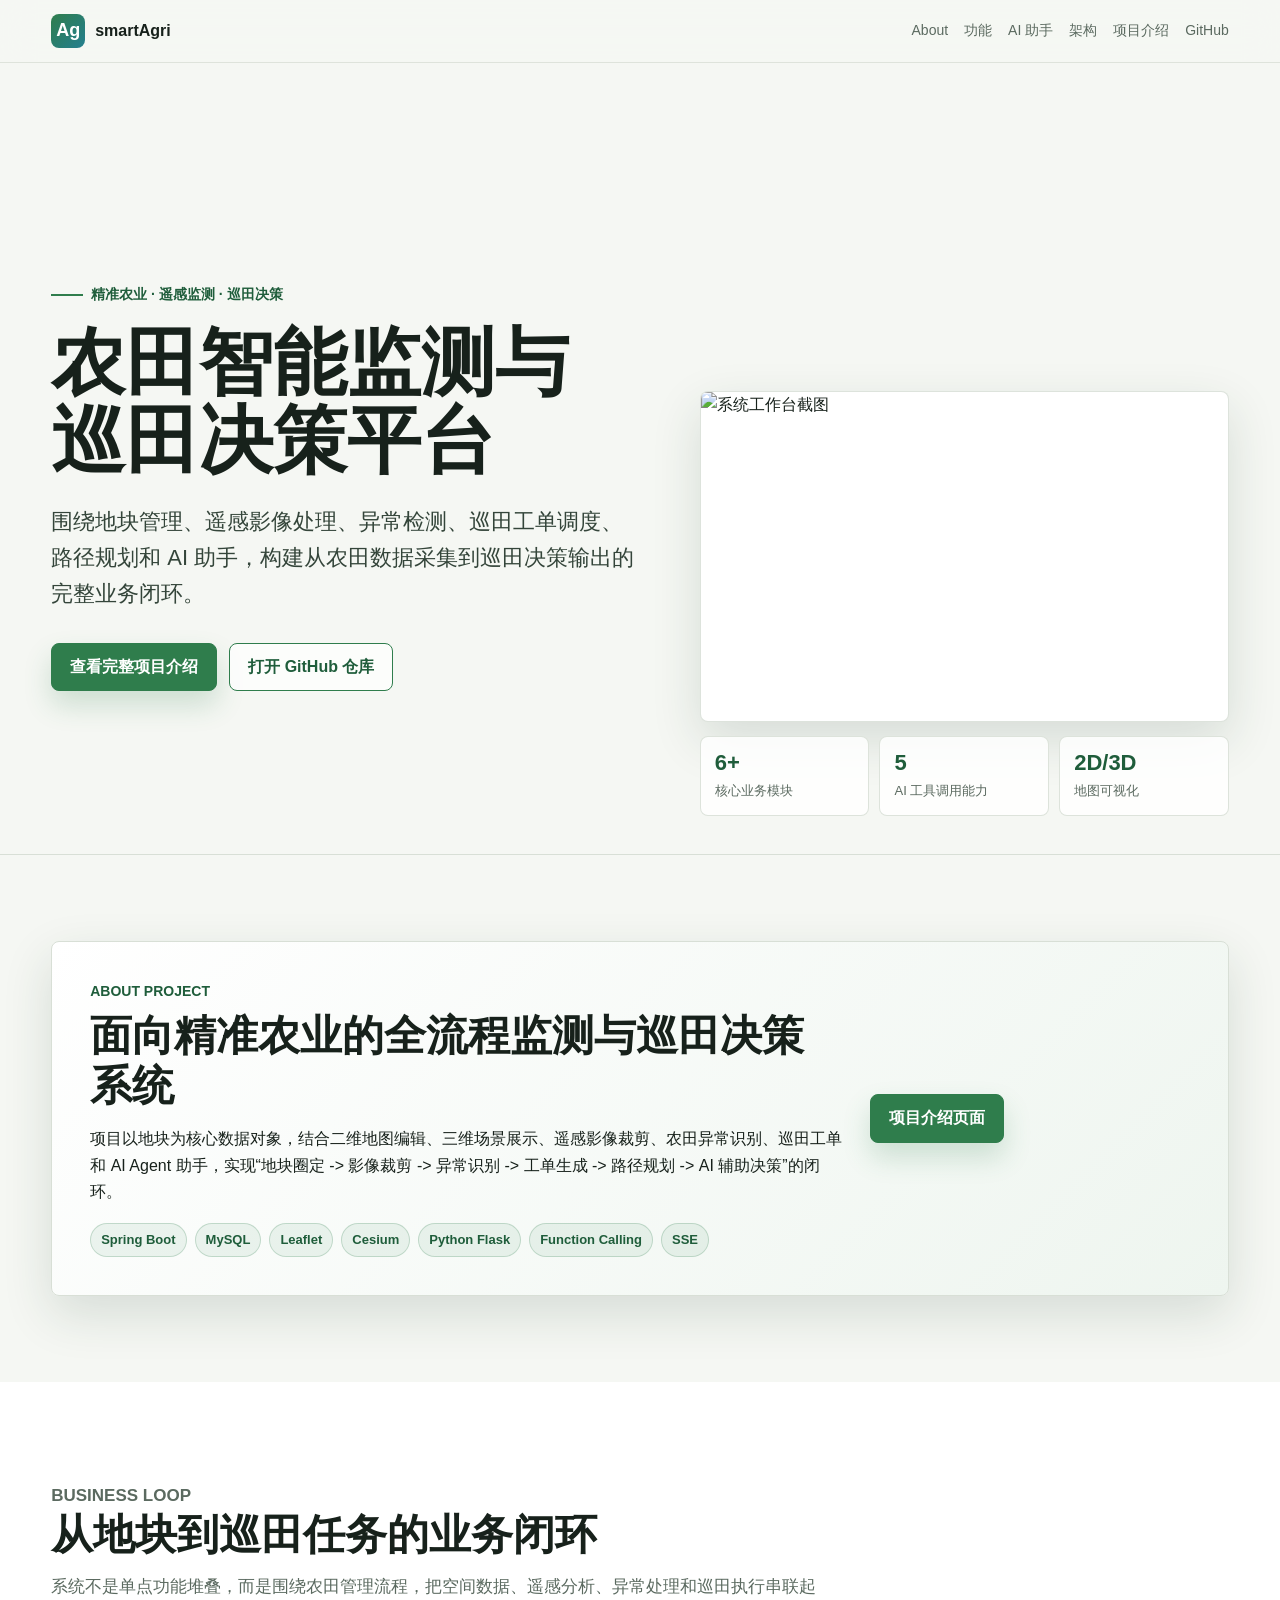
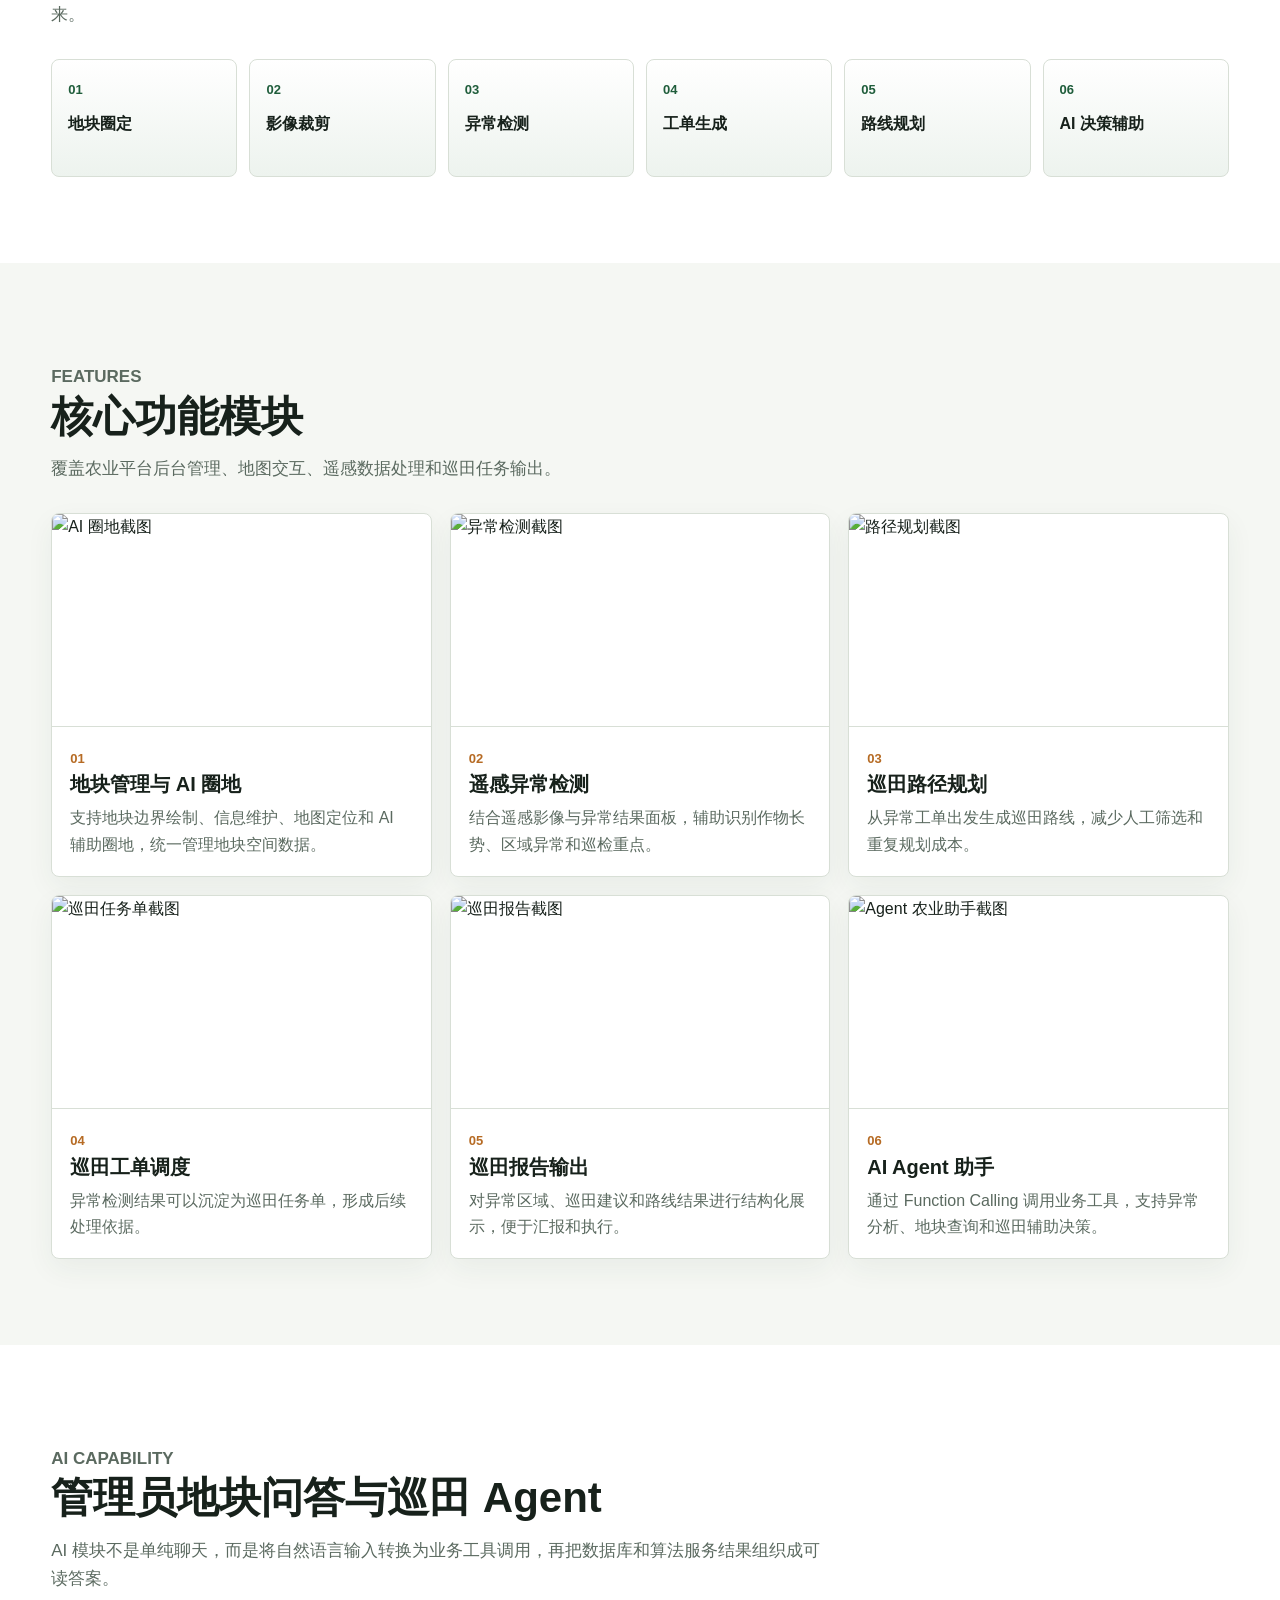
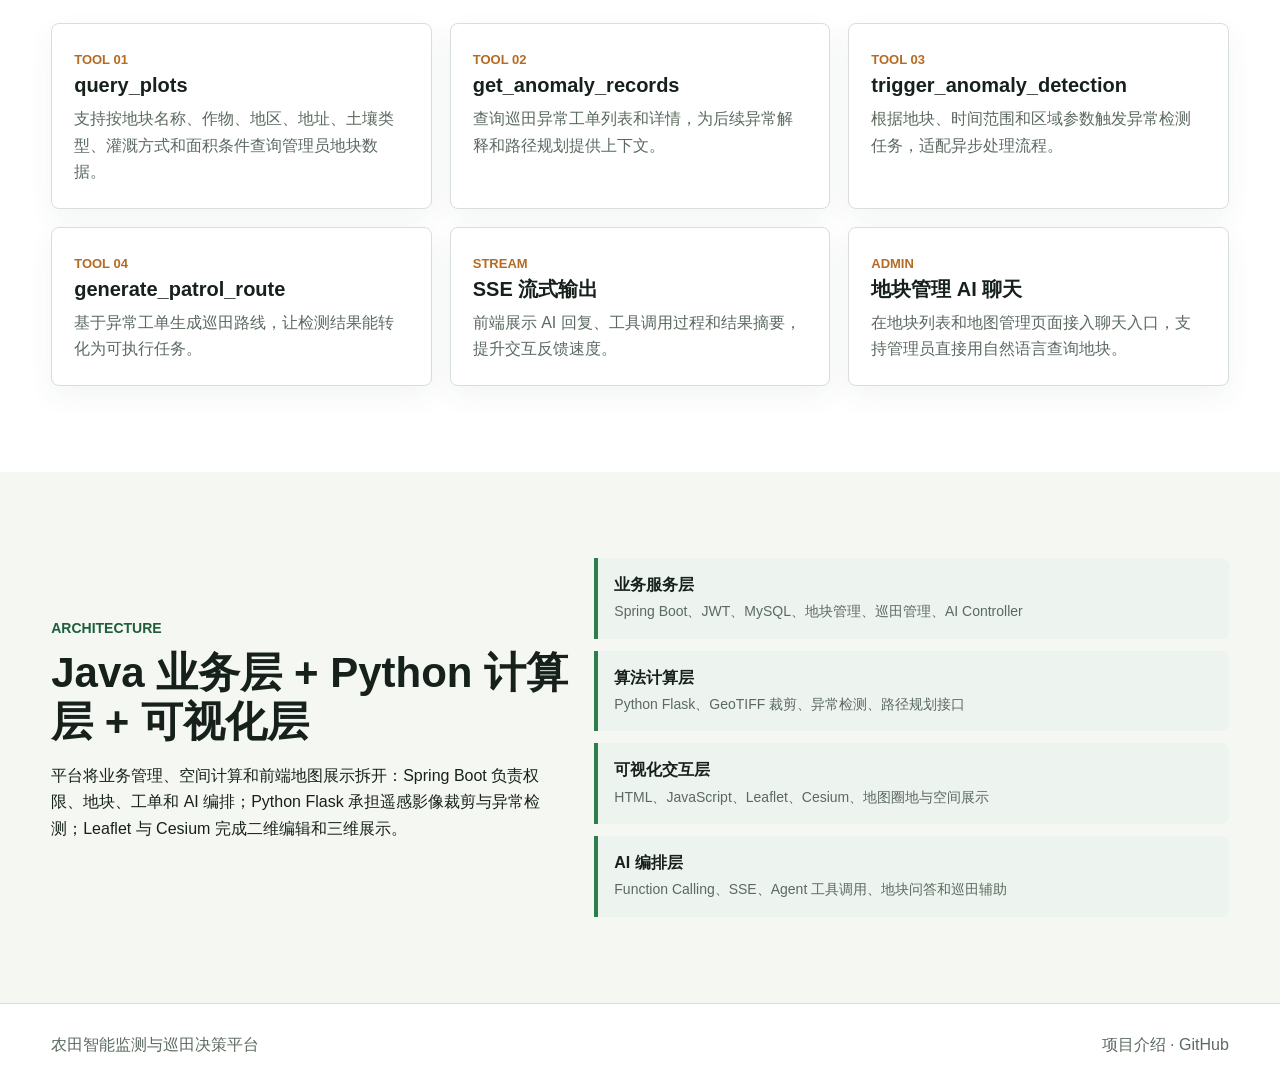
==== commit 1ddd9913: "docs: add project showcase page" ====
--- a/docs/index.html
+++ b/docs/index.html
@@ -3,810 +3,442 @@
 <head>
   <meta charset="UTF-8">
   <meta name="viewport" content="width=device-width, initial-scale=1.0">
-  <title>智慧农业遥感监测与巡田决策平台 — 作品展示</title>
-  <meta name="description" content="基于 Java Spring Boot + Python Flask + CesiumJS 的智慧农业管理系统，集成遥感影像处理、AI Agent 智能巡田、多时相异常检测与路径规划。">
-  <meta name="keywords" content="智慧农业,遥感监测,AI Agent,NDVI,异常检测,路径规划,CesiumJS,Spring Boot,Flask">
-  <meta property="og:title" content="智慧农业遥感监测与巡田决策平台">
-  <meta property="og:description" content="Java + Python 全栈农业遥感系统 — ReAct Agent · 多时相异常检测 · 2-opt 路径优化">
-  <meta property="og:type" content="website">
-  <link rel="icon" href="data:image/svg+xml,<svg xmlns='http://www.w3.org/2000/svg' viewBox='0 0 32 32'><text y='28' font-size='28'>🌾</text></svg>">
-  <link rel="stylesheet" href="css/style.css">
-  <!-- Google Fonts -->
-  <link rel="preconnect" href="https://fonts.googleapis.com">
-  <link rel="preconnect" href="https://fonts.gstatic.com" crossorigin>
-  <link href="https://fonts.googleapis.com/css2?family=Inter:wght@400;500;600;700;800&family=JetBrains+Mono:wght@400;500&display=swap" rel="stylesheet">
+  <title>农田智能监测与巡田决策平台</title>
+  <meta name="description" content="农田智能监测与巡田决策平台：基于 Spring Boot、MySQL、Leaflet、Cesium、Python Flask 与 AI Agent 的精准农业项目展示。">
   <style>
-    /* Nav mobile open state */
-    @media (max-width: 768px) {
-      .nav-links.open {
-        display: flex;
-        flex-direction: column;
-        position: absolute;
-        top: 100%;
-        left: 0;
-        right: 0;
-        background: rgba(7, 9, 15, 0.98);
-        backdrop-filter: blur(20px);
-        padding: 20px 24px;
-        gap: 16px;
-        border-bottom: 1px solid var(--border);
-      }
-    }
-    /* Hero badge dot */
-    .hero-badge-dot {
-      width: 6px; height: 6px; border-radius: 50%;
+    :root {
+      --bg: #f5f7f3;
+      --ink: #17211b;
+      --muted: #5b6a60;
+      --line: #d8dfd6;
+      --panel: #ffffff;
+      --panel-soft: #edf3ee;
+      --green: #2f7d4c;
+      --green-dark: #1f5d3b;
+      --cyan: #247f8f;
+      --amber: #b66b24;
+      --shadow: 0 18px 50px rgba(31, 66, 43, .14);
+    }
+
+    * { box-sizing: border-box; }
+    html { scroll-behavior: smooth; }
+    body {
+      margin: 0;
+      font-family: Inter, "Microsoft YaHei", "PingFang SC", Arial, sans-serif;
+      color: var(--ink);
+      background: var(--bg);
+      line-height: 1.65;
+    }
+
+    a { color: inherit; text-decoration: none; }
+    img { max-width: 100%; display: block; }
+
+    .nav {
+      position: sticky;
+      top: 0;
+      z-index: 20;
+      display: flex;
+      align-items: center;
+      justify-content: space-between;
+      gap: 24px;
+      padding: 14px clamp(18px, 4vw, 64px);
+      border-bottom: 1px solid rgba(216, 223, 214, .82);
+      background: rgba(245, 247, 243, .88);
+      backdrop-filter: blur(16px);
+    }
+
+    .brand {
+      display: flex;
+      align-items: center;
+      gap: 10px;
+      font-weight: 800;
+      letter-spacing: 0;
+    }
+
+    .brand-mark {
+      width: 34px;
+      height: 34px;
+      border-radius: 8px;
+      background: linear-gradient(135deg, var(--green), var(--cyan));
+      display: grid;
+      place-items: center;
+      color: white;
+      font-size: 18px;
+      font-weight: 900;
+    }
+
+    .nav-links {
+      display: flex;
+      flex-wrap: wrap;
+      align-items: center;
+      justify-content: flex-end;
+      gap: 16px;
+      font-size: 14px;
+      color: var(--muted);
+    }
+
+    .nav-links a:hover { color: var(--green-dark); }
+
+    .hero {
+      min-height: 88vh;
+      display: grid;
+      grid-template-columns: minmax(0, 1.05fr) minmax(320px, .95fr);
+      align-items: center;
+      gap: clamp(28px, 5vw, 72px);
+      padding: clamp(48px, 7vw, 92px) clamp(18px, 4vw, 64px) 38px;
+      background:
+        linear-gradient(90deg, rgba(245,247,243,.94) 0%, rgba(245,247,243,.72) 46%, rgba(245,247,243,.42) 100%),
+        url("images/原始影像(沽源县).png") center / cover no-repeat;
+      border-bottom: 1px solid var(--line);
+    }
+
+    .eyebrow {
+      display: inline-flex;
+      align-items: center;
+      gap: 8px;
+      color: var(--green-dark);
+      font-weight: 800;
+      font-size: 14px;
+      margin-bottom: 18px;
+    }
+
+    .eyebrow::before {
+      content: "";
+      width: 32px;
+      height: 2px;
       background: var(--green);
-      animation: pulse 2s ease-in-out infinite;
-    }
-    /* SVG chart line animation */
-    .chart-path {
-      stroke-dasharray: 600;
-      stroke-dashoffset: 600;
-      animation: drawLine 2s ease-out forwards;
-    }
-    @keyframes drawLine {
-      to { stroke-dashoffset: 0; }
+    }
+
+    h1 {
+      margin: 0;
+      max-width: 760px;
+      font-size: clamp(36px, 6vw, 74px);
+      line-height: 1.05;
+      letter-spacing: 0;
+    }
+
+    .hero-subtitle {
+      max-width: 720px;
+      margin: 24px 0 0;
+      color: #34453a;
+      font-size: clamp(17px, 2vw, 22px);
+    }
+
+    .hero-actions {
+      display: flex;
+      flex-wrap: wrap;
+      gap: 12px;
+      margin-top: 30px;
+    }
+
+    .button {
+      min-height: 44px;
+      display: inline-flex;
+      align-items: center;
+      justify-content: center;
+      gap: 8px;
+      padding: 10px 18px;
+      border-radius: 8px;
+      border: 1px solid var(--green);
+      font-weight: 800;
+      transition: transform .18s ease, box-shadow .18s ease, background .18s ease;
+    }
+
+    .button.primary {
+      color: #fff;
+      background: var(--green);
+      box-shadow: 0 14px 28px rgba(47, 125, 76, .2);
+    }
+
+    .button.secondary { background: rgba(255, 255, 255, .72); color: var(--green-dark); }
+    .button:hover { transform: translateY(-2px); }
+
+    .hero-panel {
+      align-self: stretch;
+      display: grid;
+      align-content: end;
+      gap: 14px;
+    }
+
+    .screen-frame {
+      border: 1px solid rgba(216, 223, 214, .85);
+      border-radius: 8px;
+      overflow: hidden;
+      background: #fff;
+      box-shadow: var(--shadow);
+    }
+
+    .screen-frame img {
+      width: 100%;
+      aspect-ratio: 16 / 10;
+      object-fit: cover;
+    }
+
+    .stats {
+      display: grid;
+      grid-template-columns: repeat(3, 1fr);
+      gap: 10px;
+    }
+
+    .stat {
+      border: 1px solid rgba(216, 223, 214, .86);
+      border-radius: 8px;
+      background: rgba(255, 255, 255, .84);
+      padding: 14px;
+    }
+
+    .stat strong { display: block; font-size: 22px; color: var(--green-dark); line-height: 1.1; }
+    .stat span { display: block; margin-top: 4px; font-size: 13px; color: var(--muted); }
+
+    .section {
+      padding: clamp(48px, 7vw, 86px) clamp(18px, 4vw, 64px);
+    }
+
+    .section.alt { background: #fff; }
+    .section-head { max-width: 780px; margin-bottom: 30px; }
+    .section-kicker { margin: 0 0 8px; color: var(--green-dark); font-weight: 900; font-size: 14px; }
+    h2 { margin: 0; font-size: clamp(26px, 4vw, 42px); line-height: 1.18; letter-spacing: 0; }
+    .section-head p { margin: 14px 0 0; color: var(--muted); font-size: 17px; }
+
+    .grid { display: grid; gap: 18px; }
+    .grid.cols-3 { grid-template-columns: repeat(3, minmax(0, 1fr)); }
+    .grid.cols-2 { grid-template-columns: repeat(2, minmax(0, 1fr)); }
+
+    .card {
+      border: 1px solid var(--line);
+      border-radius: 8px;
+      background: var(--panel);
+      padding: 22px;
+      box-shadow: 0 10px 28px rgba(31, 66, 43, .06);
+    }
+
+    .card h3 { margin: 0 0 8px; font-size: 20px; line-height: 1.3; }
+    .card p { margin: 0; color: var(--muted); }
+    .num { color: var(--amber); font-weight: 900; font-size: 13px; }
+
+    .pipeline {
+      display: grid;
+      grid-template-columns: repeat(6, minmax(0, 1fr));
+      gap: 12px;
+    }
+
+    .pipe-step {
+      min-height: 118px;
+      border: 1px solid var(--line);
+      border-radius: 8px;
+      background: linear-gradient(180deg, #fff, var(--panel-soft));
+      padding: 16px;
+    }
+
+    .pipe-step span { color: var(--green-dark); font-weight: 900; font-size: 13px; }
+    .pipe-step strong { display: block; margin-top: 10px; line-height: 1.35; }
+
+    .feature-media {
+      overflow: hidden;
+      padding: 0;
+    }
+
+    .feature-media img {
+      width: 100%;
+      aspect-ratio: 16 / 9;
+      object-fit: cover;
+      border-bottom: 1px solid var(--line);
+    }
+
+    .feature-media .caption { padding: 18px; }
+
+    .architecture {
+      display: grid;
+      grid-template-columns: .9fr 1.1fr;
+      gap: 24px;
+      align-items: center;
+    }
+
+    .arch-list { display: grid; gap: 12px; }
+    .arch-item {
+      border-left: 4px solid var(--green);
+      background: var(--panel-soft);
+      padding: 14px 16px;
+      border-radius: 0 8px 8px 0;
+    }
+    .arch-item strong { display: block; }
+    .arch-item span { color: var(--muted); font-size: 14px; }
+
+    .about-box {
+      display: grid;
+      grid-template-columns: minmax(0, 1fr) 320px;
+      gap: 24px;
+      align-items: center;
+      border: 1px solid var(--line);
+      border-radius: 8px;
+      padding: clamp(24px, 4vw, 38px);
+      background: linear-gradient(135deg, #ffffff, #eef5ef);
+      box-shadow: var(--shadow);
+    }
+
+    .tags {
+      display: flex;
+      flex-wrap: wrap;
+      gap: 8px;
+      margin-top: 18px;
+    }
+
+    .tag {
+      border: 1px solid rgba(47, 125, 76, .22);
+      border-radius: 999px;
+      padding: 5px 10px;
+      color: var(--green-dark);
+      background: rgba(47, 125, 76, .08);
+      font-size: 13px;
+      font-weight: 700;
+    }
+
+    .footer {
+      padding: 28px clamp(18px, 4vw, 64px);
+      border-top: 1px solid var(--line);
+      color: var(--muted);
+      background: #fff;
+      display: flex;
+      justify-content: space-between;
+      gap: 16px;
+      flex-wrap: wrap;
+    }
+
+    @media (max-width: 980px) {
+      .hero, .architecture, .about-box { grid-template-columns: 1fr; }
+      .pipeline { grid-template-columns: repeat(3, minmax(0, 1fr)); }
+      .grid.cols-3 { grid-template-columns: repeat(2, minmax(0, 1fr)); }
+    }
+
+    @media (max-width: 680px) {
+      .nav { position: static; align-items: flex-start; flex-direction: column; }
+      .nav-links { justify-content: flex-start; }
+      .hero { min-height: auto; padding-top: 38px; }
+      .grid.cols-3, .grid.cols-2, .pipeline, .stats { grid-template-columns: 1fr; }
+      .button { width: 100%; }
     }
   </style>
 </head>
 <body>
-
-<!-- ============ NAVIGATION ============ -->
-<nav class="nav">
-  <div class="container">
-    <a href="#" class="nav-logo"><span>&gt;_</span> SmartAgri <span class="nav-page-tag">首页</span></a>
-    <ul class="nav-links">
-      <li><a href="#intro" class="active">项目简介</a></li>
-      <li><a href="#architecture">架构</a></li>
-      <li><a href="#features">功能</a></li>
-      <li><a href="features.html">功能详情</a></li>
-      <li><a href="#demo-video">演示视频</a></li>
-      <li><a href="#screenshots">系统截图</a></li>
-      <li><a href="#tech">技术栈</a></li>
-      <li><a href="#contact">联系</a></li>
-    </ul>
-    <button class="nav-mobile-btn" aria-label="菜单">
-      <span></span><span></span><span></span>
-    </button>
-  </div>
-</nav>
-
-<!-- ============ HERO ============ -->
-<section class="hero">
-  <!-- Background effects -->
-  <div class="hero-glow hero-glow-1"></div>
-  <div class="hero-glow hero-glow-2"></div>
-  <div class="hero-glow hero-glow-3"></div>
-  <div class="hero-grid"></div>
-
-  <div class="container">
-    <!-- Left: Text -->
-    <div class="hero-content">
-      <div class="hero-badge">
-        <span class="hero-badge-dot"></span>
-        全栈项目 · 2026
-      </div>
-      <h1>智慧农业<br><span class="gradient-text">遥感监测与巡田决策</span><br>平台</h1>
-      <p class="hero-desc">
-        基于 Java Spring Boot + Python Flask + CesiumJS 构建的农业遥感管理系统。集成 ReAct AI Agent、多时相异常检测、NDVI 影像处理与 2-opt 路径优化，实现从卫星数据到巡田决策的完整闭环。
-      </p>
-      <div class="hero-tags">
-        <span class="tag tag-green">Spring Boot</span>
-        <span class="tag tag-green">Flask</span>
-        <span class="tag tag-blue">CesiumJS</span>
-        <span class="tag tag-blue">Leaflet</span>
-        <span class="tag tag-amber">ReAct Agent</span>
-        <span class="tag tag-amber">YOLO11-Seg</span>
-        <span class="tag tag-amber">NDVI</span>
-      </div>
-      <div class="hero-buttons">
-        <a href="#features" class="btn btn-primary">探索功能 ↓</a>
-        <a href="http://123.56.228.32:8080" target="_blank" rel="noopener noreferrer" class="btn btn-primary">在线体验</a>
-        <a href="https://github.com/S14260/smartAgri" target="_blank" rel="noopener noreferrer" class="btn btn-secondary">GitHub 仓库</a>
-      </div>
+  <nav class="nav">
+    <a class="brand" href="#top"><span class="brand-mark">Ag</span><span>smartAgri</span></a>
+    <div class="nav-links">
+      <a href="#about">About</a>
+      <a href="#features">功能</a>
+      <a href="#ai">AI 助手</a>
+      <a href="#architecture">架构</a>
+      <a href="project-introduction.html">项目介绍</a>
+      <a href="https://github.com/HYPlive/smartAgri">GitHub</a>
     </div>
-
-    <!-- Right: Dashboard Visual -->
-    <div class="hero-visual">
-      <div class="hero-dashboard">
-        <div class="hero-dashboard-header">
-          <div class="hero-dashboard-dots">
-            <span></span><span></span><span></span>
-          </div>
-          <span class="hero-dashboard-title">dashboard — overview</span>
-        </div>
-
-        <div class="hero-stats-grid">
-          <div class="hero-stat-card">
-            <div class="hero-stat-label">地块总数</div>
-            <div class="hero-stat-value green">24</div>
-          </div>
-          <div class="hero-stat-card">
-            <div class="hero-stat-label">异常地块</div>
-            <div class="hero-stat-value amber">3</div>
-          </div>
-          <div class="hero-stat-card">
-            <div class="hero-stat-label">巡田工单</div>
-            <div class="hero-stat-value blue">18</div>
+  </nav>
+
+  <header class="hero" id="top">
+    <div>
+      <div class="eyebrow">精准农业 · 遥感监测 · 巡田决策</div>
+      <h1>农田智能监测与巡田决策平台</h1>
+      <p class="hero-subtitle">围绕地块管理、遥感影像处理、异常检测、巡田工单调度、路径规划和 AI 助手，构建从农田数据采集到巡田决策输出的完整业务闭环。</p>
+      <div class="hero-actions">
+        <a class="button primary" href="project-introduction.html">查看完整项目介绍</a>
+        <a class="button secondary" href="https://github.com/HYPlive/smartAgri">打开 GitHub 仓库</a>
+      </div>
+    </div>
+    <div class="hero-panel">
+      <div class="screen-frame">
+        <img src="images/我的桌面.png" alt="系统工作台截图">
+      </div>
+      <div class="stats">
+        <div class="stat"><strong>6+</strong><span>核心业务模块</span></div>
+        <div class="stat"><strong>5</strong><span>AI 工具调用能力</span></div>
+        <div class="stat"><strong>2D/3D</strong><span>地图可视化</span></div>
+      </div>
+    </div>
+  </header>
+
+  <main>
+    <section class="section" id="about">
+      <div class="about-box">
+        <div>
+          <p class="section-kicker">ABOUT PROJECT</p>
+          <h2>面向精准农业的全流程监测与巡田决策系统</h2>
+          <p>项目以地块为核心数据对象，结合二维地图编辑、三维场景展示、遥感影像裁剪、农田异常识别、巡田工单和 AI Agent 助手，实现“地块圈定 -> 影像裁剪 -> 异常识别 -> 工单生成 -> 路径规划 -> AI 辅助决策”的闭环。</p>
+          <div class="tags">
+            <span class="tag">Spring Boot</span><span class="tag">MySQL</span><span class="tag">Leaflet</span><span class="tag">Cesium</span><span class="tag">Python Flask</span><span class="tag">Function Calling</span><span class="tag">SSE</span>
           </div>
         </div>
-
-        <div class="hero-chart-area">
-          <div class="hero-chart-label">NDVI 趋势 — 近30天</div>
-          <div class="hero-chart-line">
-            <svg viewBox="0 0 400 100" preserveAspectRatio="none">
-              <defs>
-                <linearGradient id="lineGrad" x1="0" y1="0" x2="0" y2="1">
-                  <stop offset="0%" stop-color="#22c55e" stop-opacity="0.3"/>
-                  <stop offset="100%" stop-color="#22c55e" stop-opacity="0"/>
-                </linearGradient>
-              </defs>
-              <path d="M0,80 Q30,70 60,60 T120,45 T180,55 T240,35 T300,40 T360,25 T400,30" fill="none" stroke="#22c55e" stroke-width="2" class="chart-path"/>
-              <path d="M0,80 Q30,70 60,60 T120,45 T180,55 T240,35 T300,40 T360,25 T400,30 L400,100 L0,100 Z" fill="url(#lineGrad)" opacity="0.4"/>
-            </svg>
-          </div>
+        <div>
+          <a class="button primary" href="project-introduction.html">项目介绍页面</a>
         </div>
       </div>
-
-      <!-- Floating cards -->
-      <div class="hero-float-card card-1">
-        <div class="float-icon">🛰️</div>
-        <div class="float-label">NDVI 指数</div>
-        <div class="float-value" style="color:var(--green)">0.72</div>
-      </div>
-      <div class="hero-float-card card-2">
-        <div class="float-icon">🤖</div>
-        <div class="float-label">AI 状态</div>
-        <div class="float-value" style="color:var(--green)">运行中</div>
-      </div>
-    </div>
-  </div>
-</section>
-
-<!-- ============ PROJECT INTRO ============ -->
-<section id="intro" class="section">
-  <div class="container">
-    <div class="fade-in">
-      <div class="section-label">// 项目简介</div>
-      <div class="section-title">从卫星数据到巡田决策的完整闭环</div>
-      <p class="section-desc">
-        三层分离架构，前端可视化、Java 业务逻辑、Python 遥感计算各司其职。管理员通过自然语言与 AI Agent 交互，自动完成异常检测与路径规划。
-      </p>
-    </div>
-
-    <div class="intro-grid">
-      <div class="intro-card glass-card fade-in fade-in-delay-1">
-        <div class="intro-card-icon green">🏗️</div>
-        <h3>三层分离架构</h3>
-        <p>前端 LayUI + CesiumJS 负责可视化，Spring Boot 处理业务逻辑与认证，Flask 微服务专注遥感计算与空间分析。</p>
-      </div>
-      <div class="intro-card glass-card fade-in fade-in-delay-2">
-        <div class="intro-card-icon blue">📡</div>
-        <h3>多源遥感处理</h3>
-        <p>支持 NDVI / EVI / SAVI / NDWI 四种光谱指数，自动坐标重投影、矢量裁剪、Lanczos 超分辨率与边缘抗锯齿。</p>
-      </div>
-      <div class="intro-card glass-card fade-in fade-in-delay-3">
-        <div class="intro-card-icon amber">🧠</div>
-        <h3>ReAct AI Agent</h3>
-        <p>基于 DeepSeek LLM 的推理-行动循环，5 个自动注册工具，SSE 流式输出思考过程与工具调用状态。</p>
-      </div>
-    </div>
-  </div>
-</section>
-
-<!-- ============ WORKFLOW PIPELINE ============ -->
-<section class="section">
-  <div class="container">
-    <div class="fade-in">
-      <div class="section-label">// 端到端工作流</div>
-      <div class="section-title">从卫星数据到巡田打卡的完整闭环</div>
-      <p class="section-desc">
-        六步流水线：GEE 数据获取 → 遥感裁剪渲染 → 异常检测 → 路径规划 → 巡田工单生成 → GPS 打卡签到，全程自动化。
-      </p>
-    </div>
-
-    <div class="workflow fade-in">
-      <div class="workflow-pipeline">
-        <div class="workflow-step active">
-          <div class="workflow-step-icon">🛰️</div>
-          <div class="workflow-step-label">GEE 数据获取</div>
-          <div class="workflow-step-sub">Sentinel-2 卫星影像</div>
+    </section>
+
+    <section class="section alt">
+      <div class="section-head">
+        <p class="section-kicker">BUSINESS LOOP</p>
+        <h2>从地块到巡田任务的业务闭环</h2>
+        <p>系统不是单点功能堆叠，而是围绕农田管理流程，把空间数据、遥感分析、异常处理和巡田执行串联起来。</p>
+      </div>
+      <div class="pipeline">
+        <div class="pipe-step"><span>01</span><strong>地块圈定</strong></div>
+        <div class="pipe-step"><span>02</span><strong>影像裁剪</strong></div>
+        <div class="pipe-step"><span>03</span><strong>异常检测</strong></div>
+        <div class="pipe-step"><span>04</span><strong>工单生成</strong></div>
+        <div class="pipe-step"><span>05</span><strong>路线规划</strong></div>
+        <div class="pipe-step"><span>06</span><strong>AI 决策辅助</strong></div>
+      </div>
+    </section>
+
+    <section class="section" id="features">
+      <div class="section-head">
+        <p class="section-kicker">FEATURES</p>
+        <h2>核心功能模块</h2>
+        <p>覆盖农业平台后台管理、地图交互、遥感数据处理和巡田任务输出。</p>
+      </div>
+      <div class="grid cols-3">
+        <article class="card feature-media"><img src="images/AI圈地.png" alt="AI 圈地截图"><div class="caption"><span class="num">01</span><h3>地块管理与 AI 圈地</h3><p>支持地块边界绘制、信息维护、地图定位和 AI 辅助圈地，统一管理地块空间数据。</p></div></article>
+        <article class="card feature-media"><img src="images/异常检测结果面板.png" alt="异常检测截图"><div class="caption"><span class="num">02</span><h3>遥感异常检测</h3><p>结合遥感影像与异常结果面板，辅助识别作物长势、区域异常和巡检重点。</p></div></article>
+        <article class="card feature-media"><img src="images/路径规划.png" alt="路径规划截图"><div class="caption"><span class="num">03</span><h3>巡田路径规划</h3><p>从异常工单出发生成巡田路线，减少人工筛选和重复规划成本。</p></div></article>
+        <article class="card feature-media"><img src="images/巡田任务单.png" alt="巡田任务单截图"><div class="caption"><span class="num">04</span><h3>巡田工单调度</h3><p>异常检测结果可以沉淀为巡田任务单，形成后续处理依据。</p></div></article>
+        <article class="card feature-media"><img src="images/巡田报告.png" alt="巡田报告截图"><div class="caption"><span class="num">05</span><h3>巡田报告输出</h3><p>对异常区域、巡田建议和路线结果进行结构化展示，便于汇报和执行。</p></div></article>
+        <article class="card feature-media"><img src="images/Agent农业助手.png" alt="Agent 农业助手截图"><div class="caption"><span class="num">06</span><h3>AI Agent 助手</h3><p>通过 Function Calling 调用业务工具，支持异常分析、地块查询和巡田辅助决策。</p></div></article>
+      </div>
+    </section>
+
+    <section class="section alt" id="ai">
+      <div class="section-head">
+        <p class="section-kicker">AI CAPABILITY</p>
+        <h2>管理员地块问答与巡田 Agent</h2>
+        <p>AI 模块不是单纯聊天，而是将自然语言输入转换为业务工具调用，再把数据库和算法服务结果组织成可读答案。</p>
+      </div>
+      <div class="grid cols-3">
+        <article class="card"><span class="num">TOOL 01</span><h3>query_plots</h3><p>支持按地块名称、作物、地区、地址、土壤类型、灌溉方式和面积条件查询管理员地块数据。</p></article>
+        <article class="card"><span class="num">TOOL 02</span><h3>get_anomaly_records</h3><p>查询巡田异常工单列表和详情，为后续异常解释和路径规划提供上下文。</p></article>
+        <article class="card"><span class="num">TOOL 03</span><h3>trigger_anomaly_detection</h3><p>根据地块、时间范围和区域参数触发异常检测任务，适配异步处理流程。</p></article>
+        <article class="card"><span class="num">TOOL 04</span><h3>generate_patrol_route</h3><p>基于异常工单生成巡田路线，让检测结果能转化为可执行任务。</p></article>
+        <article class="card"><span class="num">STREAM</span><h3>SSE 流式输出</h3><p>前端展示 AI 回复、工具调用过程和结果摘要，提升交互反馈速度。</p></article>
+        <article class="card"><span class="num">ADMIN</span><h3>地块管理 AI 聊天</h3><p>在地块列表和地图管理页面接入聊天入口，支持管理员直接用自然语言查询地块。</p></article>
+      </div>
+    </section>
+
+    <section class="section" id="architecture">
+      <div class="architecture">
+        <div>
+          <p class="section-kicker">ARCHITECTURE</p>
+          <h2>Java 业务层 + Python 计算层 + 可视化层</h2>
+          <p>平台将业务管理、空间计算和前端地图展示拆开：Spring Boot 负责权限、地块、工单和 AI 编排；Python Flask 承担遥感影像裁剪与异常检测；Leaflet 与 Cesium 完成二维编辑和三维展示。</p>
         </div>
-        <div class="workflow-arrow">→</div>
-        <div class="workflow-step active">
-          <div class="workflow-step-icon">📡</div>
-          <div class="workflow-step-label">遥感裁剪渲染</div>
-          <div class="workflow-step-sub">NDVI · 重投影 · 超分辨率</div>
+        <div class="arch-list">
+          <div class="arch-item"><strong>业务服务层</strong><span>Spring Boot、JWT、MySQL、地块管理、巡田管理、AI Controller</span></div>
+          <div class="arch-item"><strong>算法计算层</strong><span>Python Flask、GeoTIFF 裁剪、异常检测、路径规划接口</span></div>
+          <div class="arch-item"><strong>可视化交互层</strong><span>HTML、JavaScript、Leaflet、Cesium、地图圈地与空间展示</span></div>
+          <div class="arch-item"><strong>AI 编排层</strong><span>Function Calling、SSE、Agent 工具调用、地块问答和巡田辅助</span></div>
         </div>
-        <div class="workflow-arrow">→</div>
-        <div class="workflow-step active">
-          <div class="workflow-step-icon">⚠️</div>
-          <div class="workflow-step-label">异常检测</div>
-          <div class="workflow-step-sub">多时相 · Z-Score · 优先级</div>
-        </div>
-        <div class="workflow-arrow">→</div>
-        <div class="workflow-step active">
-          <div class="workflow-step-icon">🛤️</div>
-          <div class="workflow-step-label">路径规划</div>
-          <div class="workflow-step-sub">2-opt · Haversine</div>
-        </div>
-        <div class="workflow-arrow">→</div>
-        <div class="workflow-step active">
-          <div class="workflow-step-icon">📋</div>
-          <div class="workflow-step-label">巡田工单生成</div>
-          <div class="workflow-step-sub">异常区域 · 路线 · 任务分配</div>
-        </div>
-        <div class="workflow-arrow">→</div>
-        <div class="workflow-step active">
-          <div class="workflow-step-icon">📍</div>
-          <div class="workflow-step-label">GPS 打卡签到</div>
-          <div class="workflow-step-sub">射线法 · Haversine 定位</div>
-        </div>
-      </div>
-    </div>
-  </div>
-</section>
-
-<!-- ============ ARCHITECTURE ============ -->
-<section id="architecture" class="section">
-  <div class="container">
-    <div class="fade-in">
-      <div class="section-label">// 系统架构</div>
-      <div class="section-title">三层分离，职责清晰</div>
-      <p class="section-desc">
-        前端可视化层、Java 业务层、Python 计算层通过 HTTP / SSE 解耦通信，可独立扩展与部署。
-      </p>
-    </div>
-
-    <div class="arch-visual fade-in">
-      <div class="arch-layer glass-card">
-        <div class="arch-layer-icon">🌐</div>
-        <h3>前端可视化层</h3>
-        <p>用户界面 · 地图交互 · 数据展示</p>
-        <div class="arch-layer-tech">
-          <span>LayUI</span>
-          <span>Leaflet</span>
-          <span>CesiumJS</span>
-          <span>ECharts</span>
-          <span>SSE</span>
-        </div>
-      </div>
-
-      <div class="arch-arrow">→</div>
-
-      <div class="arch-layer glass-card">
-        <div class="arch-layer-icon">☕</div>
-        <h3>Java 业务层</h3>
-        <p>业务逻辑 · 用户认证 · API 网关</p>
-        <div class="arch-layer-tech">
-          <span>Spring Boot 2.6</span>
-          <span>JPA</span>
-          <span>MyBatis-Plus</span>
-          <span>JWT</span>
-          <span>OkHttp</span>
-        </div>
-      </div>
-
-      <div class="arch-arrow">→</div>
-
-      <div class="arch-layer glass-card">
-        <div class="arch-layer-icon">🐍</div>
-        <h3>Python 计算层</h3>
-        <p>遥感处理 · 异常检测 · 路径规划</p>
-        <div class="arch-layer-tech">
-          <span>Flask</span>
-          <span>FastAPI</span>
-          <span>GDAL</span>
-          <span>Rasterio</span>
-          <span>YOLO11-Seg</span>
-          <span>NumPy</span>
-          <span>SciPy</span>
-          <span>Shapely</span>
-        </div>
-      </div>
-    </div>
-  </div>
-</section>
-
-<!-- ============ BENTO GRID (Features) ============ -->
-<section id="features" class="section">
-  <div class="container">
-    <div class="fade-in">
-      <div class="section-label">// 核心功能</div>
-      <div class="section-title">核心功能模块</div>
-      <p class="section-desc">
-        地块管理、遥感处理、异常检测、路径规划、AI Agent、数据驾驶舱、GPS 打卡 — 覆盖农业遥感监测全链路。
-      </p>
-    </div>
-
-    <div class="bento-grid">
-      <!-- Card 1: 地块管理 + AI圈地 (span 2) -->
-      <div class="bento-card glass-card span-2 fade-in">
-        <div class="bento-card-accent green"></div>
-        <div class="bento-card-icon">🗺️</div>
-        <h3>地块管理 + AI 自动圈地</h3>
-        <p>支持 Leaflet.draw 手动圈地与 YOLO11-Seg 自动圈地，结合坐标转换、拓扑简化、面积计算和高德逆地理编码，实现地块快速建档。</p>
-        <div class="bento-card-visual">
-          <div class="mockup-map">
-            <svg viewBox="0 0 400 150" width="100%" height="100%">
-              <!-- Grid lines -->
-              <defs><pattern id="mg" width="20" height="20" patternUnits="userSpaceOnUse"><path d="M20 0L0 0 0 20" fill="none" stroke="rgba(255,255,255,0.04)" stroke-width="0.5"/></pattern></defs>
-              <rect width="400" height="150" fill="url(#mg)"/>
-              <!-- Plot A -->
-              <polygon points="40,30 120,20 140,80 60,90 30,60" fill="rgba(34,197,94,0.12)" stroke="#22c55e" stroke-width="1.5"/>
-              <text x="75" y="60" fill="#22c55e" font-size="9" font-family="JetBrains Mono,monospace">3号地 · 12.5亩</text>
-              <!-- Plot B -->
-              <polygon points="180,40 260,25 280,70 270,110 190,100 170,65" fill="rgba(59,130,246,0.12)" stroke="#3b82f6" stroke-width="1.5"/>
-              <text x="210" y="72" fill="#3b82f6" font-size="9" font-family="JetBrains Mono,monospace">7号地 · 28.3亩</text>
-              <!-- Plot C (AI detected) -->
-              <polygon points="310,50 370,35 385,90 340,105 300,80" fill="rgba(245,158,11,0.12)" stroke="#f59e0b" stroke-width="1.5" stroke-dasharray="4 2"/>
-              <text x="320" y="75" fill="#f59e0b" font-size="9" font-family="JetBrains Mono,monospace">AI 检测</text>
-              <!-- AI badge -->
-              <rect x="310" y="95" width="70" height="16" rx="3" fill="rgba(245,158,11,0.2)" stroke="#f59e0b" stroke-width="0.5"/>
-              <text x="322" y="106" fill="#f59e0b" font-size="8" font-family="JetBrains Mono,monospace">YOLO11-Seg</text>
-              <!-- Coordinate label -->
-              <rect x="10" y="120" width="130" height="16" rx="3" fill="rgba(255,255,255,0.05)" stroke="rgba(255,255,255,0.08)" stroke-width="0.5"/>
-              <text x="18" y="131" fill="rgba(255,255,255,0.4)" font-size="8" font-family="JetBrains Mono,monospace">116.40°E  41.67°N</text>
-            </svg>
-          </div>
-        </div>
-      </div>
-
-      <!-- Card 2: AI Agent (span 2) -->
-      <div class="bento-card glass-card span-2 fade-in fade-in-delay-1" id="ai">
-        <div class="bento-card-accent amber"></div>
-        <div class="bento-card-icon">🤖</div>
-        <h3>ReAct AI Agent</h3>
-        <p>自然语言驱动的智能巡田。DeepSeek LLM 推理 + 5 个自动注册工具，SSE 流式输出 6 种事件类型，实时展示思考链。</p>
-        <div class="bento-card-visual">
-          <div class="mockup-chat">
-            <div class="mockup-chat-msg user">帮我看看3号地块有没有异常</div>
-            <div class="mockup-chat-msg thinking"><span class="mockup-dot"></span> 调用 query_plots → trigger_anomaly_detection</div>
-            <div class="mockup-chat-msg tool">⚡ tool_result: 发现2处异常区域</div>
-            <div class="mockup-chat-msg agent">3号地检测到 <strong>2处异常</strong>：西南角疑似干旱，东侧可能积水。建议优先巡田西南区域。</div>
-          </div>
-        </div>
-      </div>
-
-      <!-- Card 3: 遥感处理 -->
-      <div class="bento-card glass-card fade-in fade-in-delay-2">
-        <div class="bento-card-accent blue"></div>
-        <div class="bento-card-icon">📡</div>
-        <h3>遥感影像处理</h3>
-        <p>GeoTIFF 读写、坐标重投影、矢量裁剪、Lanczos 6x 超分辨率、13 级 NDVI 配色。</p>
-        <div class="bento-card-visual">
-          <div class="mockup-rs-compare">
-            <div class="mockup-rs-before">
-              <div class="mockup-rs-label">原始</div>
-              <div class="mockup-rs-img" style="background:linear-gradient(135deg,#1a1a2e,#16213e,#1a2744)"></div>
-            </div>
-            <div class="mockup-rs-arrow">→</div>
-            <div class="mockup-rs-after">
-              <div class="mockup-rs-label">NDVI</div>
-              <div class="mockup-rs-img" style="background:linear-gradient(135deg,#7f1d1d,#b91c1c,#d97706,#15803d,#166534)"></div>
-            </div>
-          </div>
-        </div>
-      </div>
-
-      <!-- Card 4: 异常检测 -->
-      <div class="bento-card glass-card fade-in fade-in-delay-3">
-        <div class="bento-card-accent amber"></div>
-        <div class="bento-card-icon">⚠️</div>
-        <h3>多时相异常检测</h3>
-        <p>子区域分割 · Delta NDVI · Z-Score · 线性回归斜率 · 综合优先级排序。</p>
-        <div class="bento-card-visual">
-          <div class="mockup-anomaly">
-            <svg viewBox="0 0 200 70" width="100%" height="100%">
-              <path d="M10,55 Q40,50 60,40 T100,35 T130,20 T155,45 T180,60" fill="none" stroke="rgba(255,255,255,0.15)" stroke-width="1"/>
-              <circle cx="130" cy="20" r="4" fill="#ef4444" opacity="0.8"/>
-              <circle cx="130" cy="20" r="8" fill="none" stroke="#ef4444" stroke-width="0.5" opacity="0.4"/>
-              <line x1="130" y1="28" x2="130" y2="55" stroke="#ef4444" stroke-width="0.5" stroke-dasharray="2 2" opacity="0.5"/>
-              <text x="138" y="16" fill="#ef4444" font-size="7" font-family="JetBrains Mono,monospace">Z=-2.8</text>
-            </svg>
-            <div class="mockup-anomaly-alert">
-              <span class="mockup-anomaly-dot high"></span>
-              <span>西南角 NDVI 持续下降</span>
-              <span class="mockup-anomaly-priority">P1</span>
-            </div>
-          </div>
-        </div>
-      </div>
-
-      <!-- Card 5: 路径规划 -->
-      <div class="bento-card glass-card fade-in fade-in-delay-1">
-        <div class="bento-card-accent green"></div>
-        <div class="bento-card-icon">🛤️</div>
-        <h3>智能路径规划</h3>
-        <p>最近邻 + 2-opt 优化 + Haversine 距离。异常驱动决策，输出 GeoJSON 与可视化报告。</p>
-        <div class="bento-card-visual">
-          <div class="mockup-route">
-            <svg viewBox="0 0 200 100" width="100%" height="100%">
-              <!-- Path -->
-              <path d="M20,80 L55,50 L100,30 L140,55 L175,25" fill="none" stroke="#22c55e" stroke-width="1.5" stroke-dasharray="4 2"/>
-              <path d="M20,80 L100,30 L55,50 L175,25 L140,55" fill="none" stroke="rgba(239,68,68,0.2)" stroke-width="1" stroke-dasharray="2 2"/>
-              <!-- Nodes -->
-              <circle cx="20" cy="80" r="5" fill="#22c55e"/><text x="10" y="95" fill="rgba(255,255,255,0.4)" font-size="7" font-family="JetBrains Mono,monospace">起点</text>
-              <circle cx="55" cy="50" r="4" fill="#3b82f6"/><text x="48" y="44" fill="#3b82f6" font-size="7" font-family="JetBrains Mono,monospace">P1</text>
-              <circle cx="100" cy="30" r="4" fill="#ef4444"/><text x="93" y="24" fill="#ef4444" font-size="7" font-family="JetBrains Mono,monospace">P2</text>
-              <circle cx="140" cy="55" r="4" fill="#3b82f6"/><text x="133" y="49" fill="#3b82f6" font-size="7" font-family="JetBrains Mono,monospace">P3</text>
-              <circle cx="175" cy="25" r="5" fill="#f59e0b"/><text x="162" y="20" fill="#f59e0b" font-size="7" font-family="JetBrains Mono,monospace">终点</text>
-            </svg>
-          </div>
-        </div>
-      </div>
-
-      <!-- Card 6: 驾驶舱 -->
-      <div class="bento-card glass-card fade-in fade-in-delay-2">
-        <div class="bento-card-accent blue"></div>
-        <div class="bento-card-icon">📊</div>
-        <h3>数据驾驶舱</h3>
-        <p>统计卡片 + ECharts 图表：作物分布、地区分布、土壤类型、异常趋势。</p>
-        <div class="bento-card-visual">
-          <div class="mockup-dashboard">
-            <div class="mockup-dash-row">
-              <div class="mockup-dash-stat"><span class="mockup-dash-val" style="color:#22c55e">24</span><span class="mockup-dash-lbl">地块</span></div>
-              <div class="mockup-dash-stat"><span class="mockup-dash-val" style="color:#f59e0b">3</span><span class="mockup-dash-lbl">异常</span></div>
-              <div class="mockup-dash-stat"><span class="mockup-dash-val" style="color:#3b82f6">186</span><span class="mockup-dash-lbl">亩数</span></div>
-            </div>
-            <svg viewBox="0 0 200 40" width="100%" height="40">
-              <path d="M5,35 Q25,30 45,22 T85,18 T125,12 T165,15 T195,10" fill="none" stroke="#22c55e" stroke-width="1.5" opacity="0.7"/>
-              <path d="M5,35 Q25,30 45,22 T85,18 T125,12 T165,15 T195,10 L195,40 L5,40 Z" fill="#22c55e" opacity="0.08"/>
-            </svg>
-          </div>
-        </div>
-      </div>
-
-      <!-- Card 7: 巡田任务工单生成 -->
-      <div class="bento-card glass-card fade-in">
-        <div class="bento-card-accent green"></div>
-        <div class="bento-card-icon">📋</div>
-        <h3>巡田任务工单生成</h3>
-        <p>基于异常检测结果自动生成巡田工单，关联异常区域、规划路线、分配巡检人员，支持工单状态跟踪与 LLM 智能报告。</p>
-        <div class="bento-card-visual">
-          <div class="mockup-tasks">
-            <div class="mockup-task-item">
-              <span class="mockup-task-id">#XT-0042</span>
-              <span class="mockup-task-name">3号地 · 小麦</span>
-              <span class="mockup-task-status pending">待巡检</span>
-            </div>
-            <div class="mockup-task-item">
-              <span class="mockup-task-id">#XT-0041</span>
-              <span class="mockup-task-name">7号地 · 玉米</span>
-              <span class="mockup-task-status running">巡检中</span>
-            </div>
-            <div class="mockup-task-item">
-              <span class="mockup-task-id">#XT-0040</span>
-              <span class="mockup-task-name">1号地 · 大豆</span>
-              <span class="mockup-task-status done">已完成</span>
-            </div>
-          </div>
-        </div>
-      </div>
-
-      <!-- Card 8: GPS 打卡签到 -->
-      <div class="bento-card glass-card fade-in fade-in-delay-1">
-        <div class="bento-card-accent blue"></div>
-        <div class="bento-card-icon">📍</div>
-        <h3>GPS 打卡签到</h3>
-        <p>基于射线法的多边形内外判断 + Haversine 距离计算，自动匹配地块、记录打卡时间与坐标，支持打卡记录查询。</p>
-        <div class="bento-card-visual">
-          <div class="mockup-checkin">
-            <div class="mockup-checkin-header">
-              <span class="mockup-checkin-icon">📍</span>
-              <span class="mockup-checkin-title">GPS 打卡</span>
-              <span class="mockup-checkin-badge">已定位</span>
-            </div>
-            <div class="mockup-checkin-coord">116.4074°E, 41.6732°N</div>
-            <div class="mockup-checkin-match">匹配地块：<strong>3号地 · 小麦</strong></div>
-            <div class="mockup-checkin-result">
-              <span class="mockup-checkin-ok">✓ 打卡成功</span>
-              <span class="mockup-checkin-time">2026-07-01 09:32</span>
-            </div>
-          </div>
-        </div>
-      </div>
-    </div>
-  </div>
-</section>
-
-<!-- ============ FEATURES LINK ============ -->
-<section class="section" style="padding:60px 0">
-  <div class="container" style="text-align:center">
-    <div class="fade-in">
-      <p style="color:var(--text-secondary);margin-bottom:20px">遥感处理、AI 圈地、异常检测、路径规划、AI Agent — 五大核心功能的技术细节</p>
-      <a href="features.html" class="btn btn-primary" style="font-size:16px;padding:14px 32px">查看功能详情 →</a>
-    </div>
-  </div>
-</section>
-
-<!-- ============ SCREENSHOTS ============ -->
-<section id="screenshots" class="section">
-  <div class="container">
-    <div class="fade-in">
-      <div class="section-label">// 系统截图</div>
-      <div class="section-title">界面展示</div>
-      <p class="section-desc">管理端与用户端的核心页面，覆盖登录、地图、巡田、报告全流程。</p>
-    </div>
-
-    <div class="screenshots-carousel fade-in">
-      <div class="screenshot-item">
-        <img src="images/登陆界面.png" alt="登录界面" class="screenshot-img" data-lightbox="images/登陆界面.png">
-        <div class="screenshot-caption">
-          <h4>统一登录页</h4>
-          <p>管理员 / 用户双角色切换</p>
-        </div>
-      </div>
-
-      <div class="screenshot-item">
-        <img src="images/我的桌面.png" alt="数据驾驶舱" class="screenshot-img" data-lightbox="images/我的桌面.png">
-        <div class="screenshot-caption">
-          <h4>数据驾驶舱</h4>
-          <p>统计卡片 + ECharts 图表</p>
-        </div>
-      </div>
-
-      <div class="screenshot-item">
-        <img src="images/AI圈地.png" alt="AI 自动圈地" class="screenshot-img" data-lightbox="images/AI圈地.png">
-        <div class="screenshot-caption">
-          <h4>AI 自动圈地</h4>
-          <p>YOLO11影像分割 + Leaflet 编辑</p>
-        </div>
-      </div>
-
-      <div class="screenshot-item">
-        <img src="images/Agent农业助手.png" alt="AI Agent 助手" class="screenshot-img" data-lightbox="images/Agent农业助手.png">
-        <div class="screenshot-caption">
-          <h4>AI Agent 助手</h4>
-          <p>ReAct 推理 + SSE 流式输出</p>
-        </div>
-      </div>
-
-      <div class="screenshot-item">
-        <img src="images/异常检测结果面板.png" alt="异常检测" class="screenshot-img" data-lightbox="images/异常检测结果面板.png">
-        <div class="screenshot-caption">
-          <h4>异常检测结果</h4>
-          <p>多时相分析 · 优先级排序</p>
-        </div>
-      </div>
-
-      <div class="screenshot-item">
-        <img src="images/路径规划.png" alt="路径规划" class="screenshot-img" data-lightbox="images/路径规划.png">
-        <div class="screenshot-caption">
-          <h4>路径规划</h4>
-          <p>2-opt 优化 · CesiumJS 可视化</p>
-        </div>
-      </div>
-
-      <div class="screenshot-item">
-        <img src="images/巡田报告.png" alt="巡田报告" class="screenshot-img" data-lightbox="images/巡田报告.png">
-        <div class="screenshot-caption">
-          <h4>巡田报告</h4>
-          <p>LLM 智能生成分析报告</p>
-        </div>
-      </div>
-
-      <div class="screenshot-item">
-        <img src="images/巡田任务单.png" alt="巡田工单" class="screenshot-img" data-lightbox="images/巡田任务单.png">
-        <div class="screenshot-caption">
-          <h4>巡田任务工单</h4>
-          <p>异常区域 · 巡检状态跟踪</p>
-        </div>
-      </div>
-
-      <div class="screenshot-item">
-        <img src="images/%E5%9C%B0%E5%9D%97%E6%89%93%E5%8D%A1.png" alt="地块打卡" class="screenshot-img" data-lightbox="images/%E5%9C%B0%E5%9D%97%E6%89%93%E5%8D%A1.png">
-        <div class="screenshot-caption">
-          <h4>GPS 地块打卡</h4>
-          <p>射线法定位 · 自动匹配地块</p>
-        </div>
-      </div>
-
-    </div>
-  </div>
-</section>
-
-<!-- ============ DEMO VIDEO ============ -->
-<section id="demo-video" class="section">
-  <div class="container">
-    <div class="fade-in">
-      <div class="section-label">// 演示视频</div>
-      <div class="section-title">功能演示</div>
-    </div>
-
-    <div class="video-section fade-in">
-      <div class="video-container">
-        <video controls preload="metadata">
-          <source src="video/demo.mp4" type="video/mp4">
-        </video>
-      </div>
-
-      <div class="video-info">
-        <h3>核心演示内容</h3>
-        <div class="video-info-list">
-          <div class="video-info-item">
-            <span class="check">✓</span>
-            <span>NDVI 遥感影像裁剪处理</span>
-          </div>
-          <div class="video-info-item">
-            <span class="check">✓</span>
-            <span>多时相异常检测流程</span>
-          </div>
-          <div class="video-info-item">
-            <span class="check">✓</span>
-            <span>AI Agent 自然语言对话</span>
-          </div>
-          <div class="video-info-item">
-            <span class="check">✓</span>
-            <span>SSE 流式思考链可视化</span>
-          </div>
-          <div class="video-info-item">
-            <span class="check">✓</span>
-            <span>2-opt 路径规划</span>
-          </div>
-          <div class="video-info-item">
-            <span class="check">✓</span>
-            <span>异常驱动的巡田工单生成</span>
-          </div>
-        </div>
-      </div>
-    </div>
-  </div>
-</section>
-
-<!-- ============ TECH STACK ============ -->
-<section id="tech" class="section">
-  <div class="container">
-    <div class="fade-in">
-      <div class="section-label">// 技术栈</div>
-      <div class="section-title">技术选型</div>
-      <p class="section-desc">覆盖后端、前端、Python 计算、AI 模型四大领域。</p>
-    </div>
-
-    <div class="tech-grid fade-in">
-      <!-- 后端 -->
-      <div class="tech-category">
-        <h4>后端 · Java</h4>
-        <div class="tech-list">
-          <div class="tech-item">Spring Boot 2.6.13 <span class="tech-status done">done</span></div>
-          <div class="tech-item">Spring Data JPA <span class="tech-status done">done</span></div>
-          <div class="tech-item">MyBatis-Plus 3.5.5 <span class="tech-status done">done</span></div>
-          <div class="tech-item">JWT 双Token认证 <span class="tech-status done">done</span></div>
-          <div class="tech-item">OkHttp 4.12 <span class="tech-status done">done</span></div>
-          <div class="tech-item">MySQL 8.x <span class="tech-status done">done</span></div>
-        </div>
-      </div>
-
-      <!-- Python -->
-      <div class="tech-category">
-        <h4>计算层 · Python</h4>
-        <div class="tech-list">
-          <div class="tech-item">Flask <span class="tech-status done">done</span></div>
-          <div class="tech-item">FastAPI <span class="tech-status done">done</span></div>
-          <div class="tech-item">GDAL / Rasterio <span class="tech-status done">done</span></div>
-          <div class="tech-item">Shapely / GeoPandas <span class="tech-status done">done</span></div>
-          <div class="tech-item">NumPy / SciPy <span class="tech-status done">done</span></div>
-          <div class="tech-item">Ultralytics YOLO <span class="tech-status done">done</span></div>
-          <div class="tech-item">PyProj <span class="tech-status done">done</span></div>
-          <div class="tech-item">OpenCV <span class="tech-status done">done</span></div>
-        </div>
-      </div>
-
-      <!-- 前端 -->
-      <div class="tech-category">
-        <h4>前端 · 可视化</h4>
-        <div class="tech-list">
-          <div class="tech-item">LayUI <span class="tech-status done">done</span></div>
-          <div class="tech-item">Leaflet + Leaflet.draw <span class="tech-status done">done</span></div>
-          <div class="tech-item">CesiumJS 1.140 <span class="tech-status done">done</span></div>
-          <div class="tech-item">ECharts <span class="tech-status done">done</span></div>
-          <div class="tech-item">marked.js <span class="tech-status done">done</span></div>
-          <div class="tech-item">SSE 流式通信 <span class="tech-status done">done</span></div>
-        </div>
-      </div>
-
-      <!-- AI -->
-      <div class="tech-category">
-        <h4>AI · 模型</h4>
-        <div class="tech-list">
-          <div class="tech-item">DeepSeek LLM <span class="tech-status done">done</span></div>
-          <div class="tech-item">ReAct 推理循环 <span class="tech-status done">done</span></div>
-          <div class="tech-item">Function Calling <span class="tech-status done">done</span></div>
-          <div class="tech-item">SSE 流式输出 <span class="tech-status done">done</span></div>
-          <div class="tech-item">YOLO11-Seg 实例分割 <span class="tech-status done">done</span></div>
-          <div class="tech-item">YOLO11 目标检测 <span class="tech-status done">done</span></div>
-          <div class="tech-item">Shapely 拓扑简化 <span class="tech-status done">done</span></div>
-          <div class="tech-item">作物识别模型 <span class="tech-status planned">planned</span></div>
-          <div class="tech-item">病害分类模型 <span class="tech-status planned">planned</span></div>
-        </div>
-      </div>
-    </div>
-  </div>
-</section>
-
-<!-- ============ GITHUB ============ -->
-<section class="section">
-  <div class="container">
-    <div class="github-card glass-card fade-in">
-      <div class="github-info">
-        <h3>开源仓库</h3>
-        <p>完整源码、数据库脚本、部署文档、API 接口说明均在 GitHub 仓库中。包含 Java 后端、Python 微服务与前端页面三部分。</p>
-        <a href="github.com/S14260/smartAgri" target="_blank" rel="noopener noreferrer" class="github-link">
-          <span>📦</span> github.com/S14260/smartAgri
-        </a>
-      </div>
-      <div class="github-structure">
-        <div class="github-structure-item">
-          <span class="github-structure-icon">📁</span>
-          <span class="github-structure-name">src/main/java/</span>
-          <span class="github-structure-desc">Spring Boot 后端</span>
-        </div>
-        <div class="github-structure-item">
-          <span class="github-structure-icon">📁</span>
-          <span class="github-structure-name">api/</span>
-          <span class="github-structure-desc">Flask 微服务</span>
-        </div>
-        <div class="github-structure-item">
-          <span class="github-structure-icon">📁</span>
-          <span class="github-structure-name">src/main/resources/static/</span>
-          <span class="github-structure-desc">前端页面</span>
-        </div>
-        <div class="github-structure-item">
-          <span class="github-structure-icon">📄</span>
-          <span class="github-structure-name">mydb.sql</span>
-          <span class="github-structure-desc">数据库脚本</span>
-        </div>
-        <div class="github-structure-item">
-          <span class="github-structure-icon">📄</span>
-          <span class="github-structure-name">pom.xml</span>
-          <span class="github-structure-desc">Maven 配置</span>
-        </div>
-      </div>
-    </div>
-  </div>
-</section>
-
-<!-- ============ CONTACT ============ -->
-<section id="contact" class="section">
-  <div class="container">
-    <div class="fade-in">
-      <div class="section-label">// 联系方式</div>
-      <div class="section-title">欢迎交流</div>
-      <p class="section-desc">对项目或合作感兴趣？欢迎通过以下方式联系我。</p>
-    </div>
-
-    <div class="contact-grid fade-in">
-      <a href="https://github.com/S14260" target="_blank" rel="noopener noreferrer" class="contact-card glass-card">
-        <div class="contact-icon">📦</div>
-        <h4>GitHub</h4>
-        <p>github.com/S14260</p>
-      </a>
-      <a href="mailto:sx14260@163.com" class="contact-card glass-card">
-        <div class="contact-icon">✉️</div>
-        <h4>邮箱</h4>
-        <p>sx14260@163.com</p>
-      </a>
-      <a href="#" class="contact-card glass-card">
-        <div class="contact-icon">💬</div>
-        <h4>微信</h4>
-        <p>SunKaiVxin</p>
-      </a>
-    </div>
-  </div>
-</section>
-
-<!-- ============ FOOTER ============ -->
-<footer class="footer">
-  <div class="container">
-    <p>© 2026 智慧农业遥感监测与巡田决策平台 · Built with Spring Boot + Flask + CesiumJS</p>
-  </div>
-</footer>
-
-<!-- ============ LIGHTBOX ============ -->
-<div class="lightbox" id="lightbox">
-  <img src="" alt="截图预览">
-</div>
-
-<script src="js/main.js"></script>
+      </div>
+    </section>
+  </main>
+
+  <footer class="footer">
+    <span>农田智能监测与巡田决策平台</span>
+    <span><a href="project-introduction.html">项目介绍</a> · <a href="https://github.com/HYPlive/smartAgri">GitHub</a></span>
+  </footer>
 </body>
-</html>
+</html>
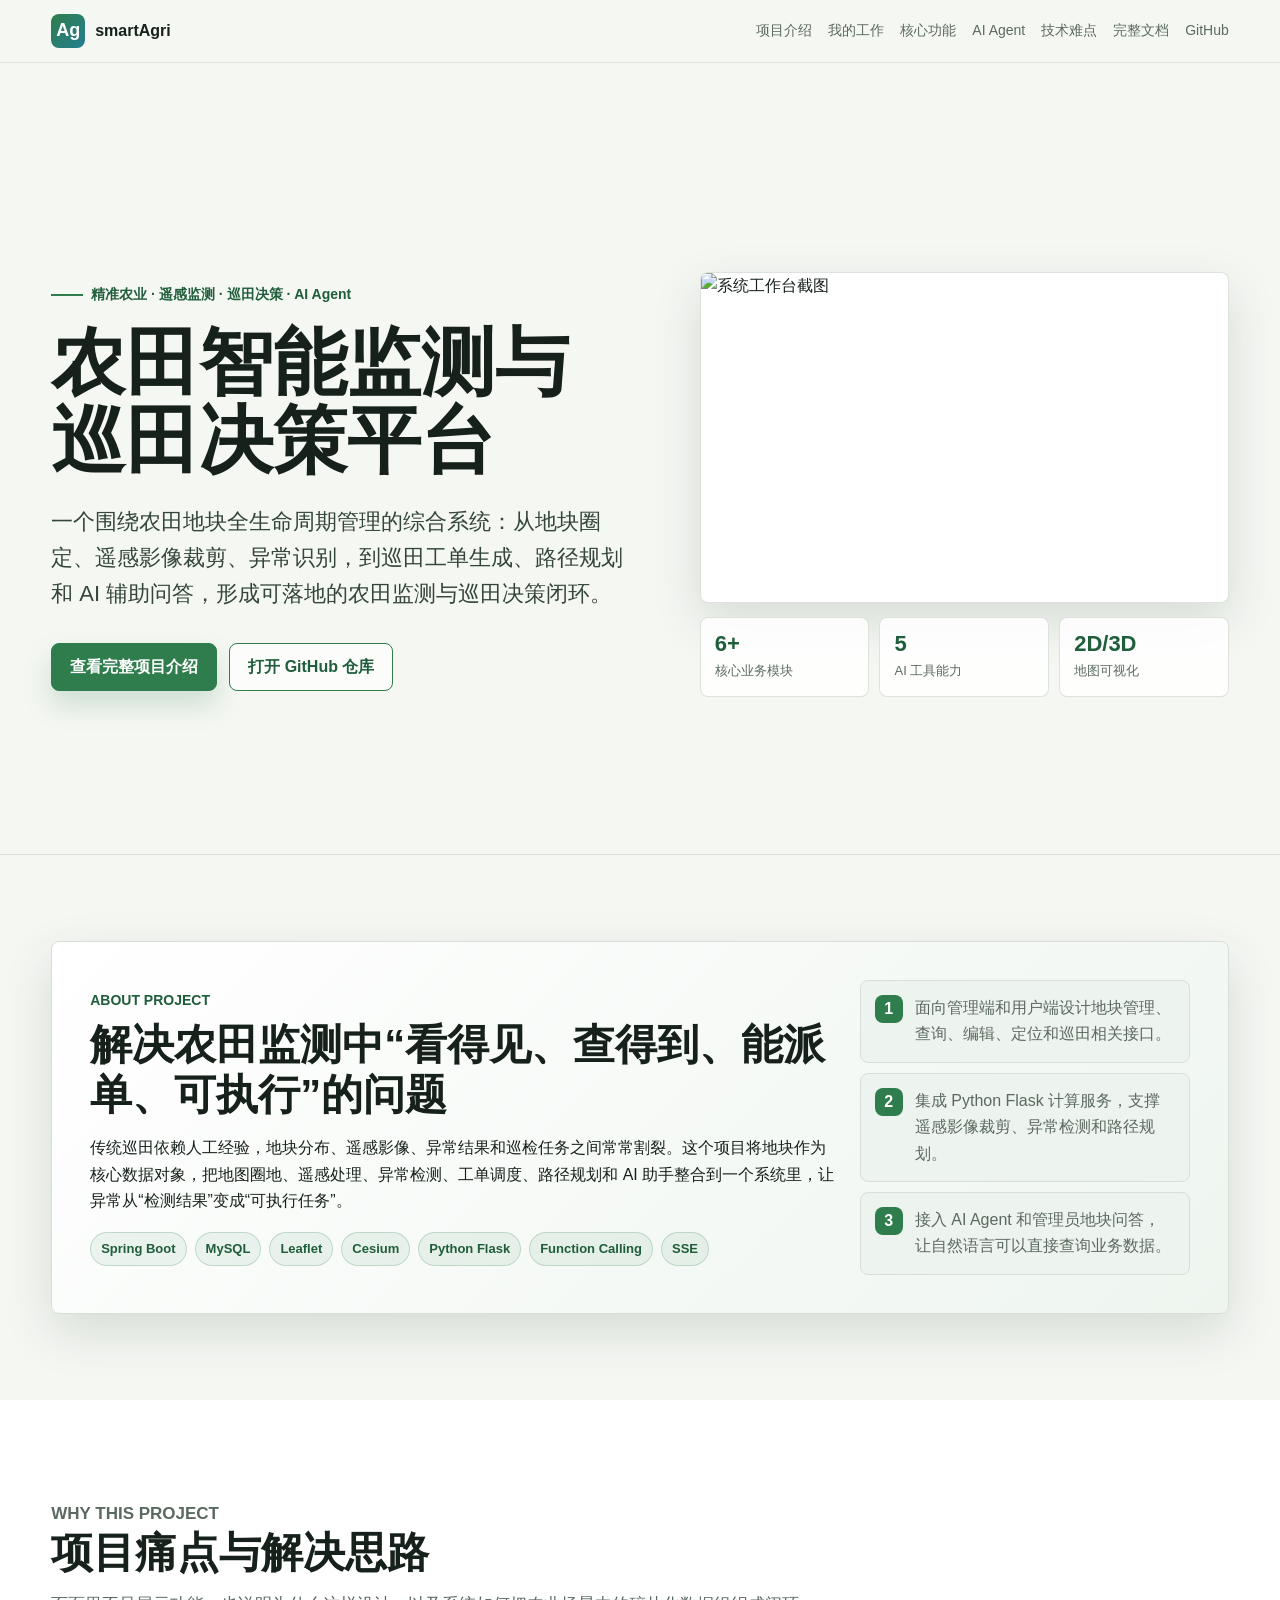
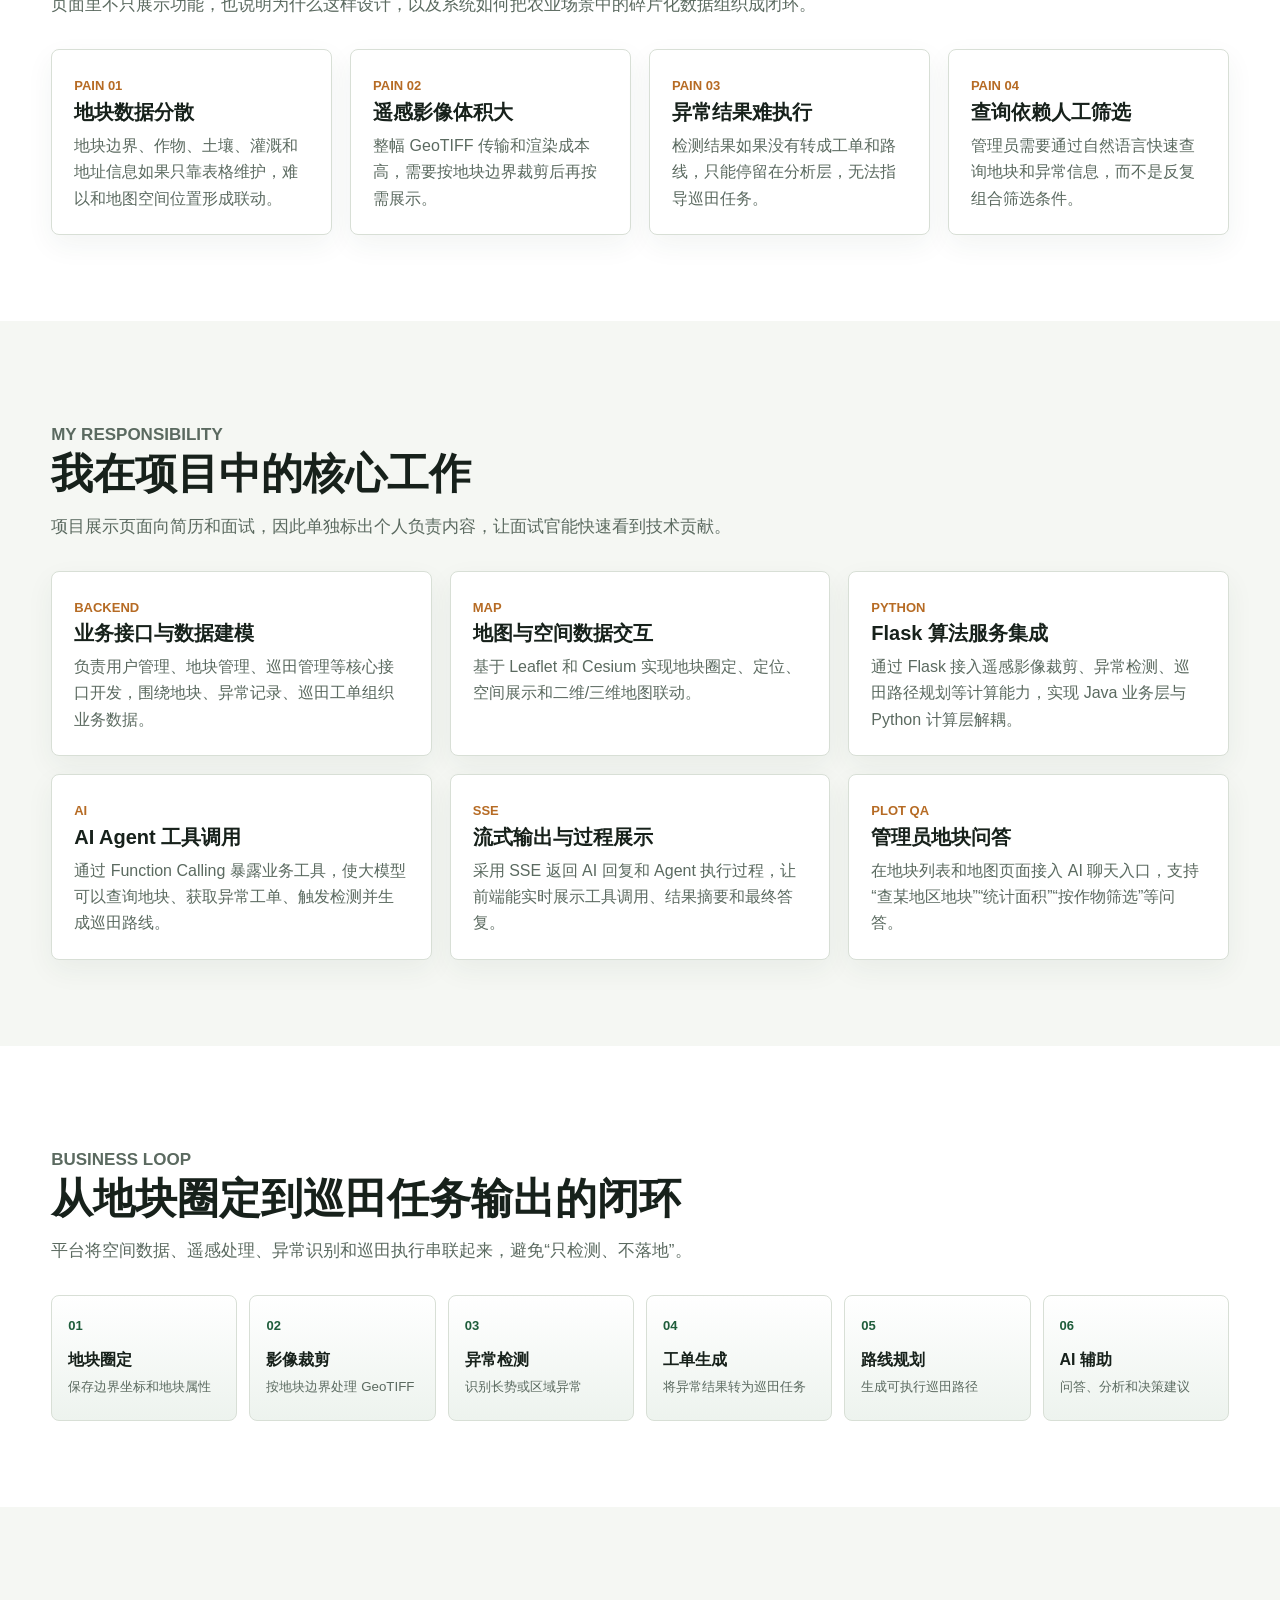
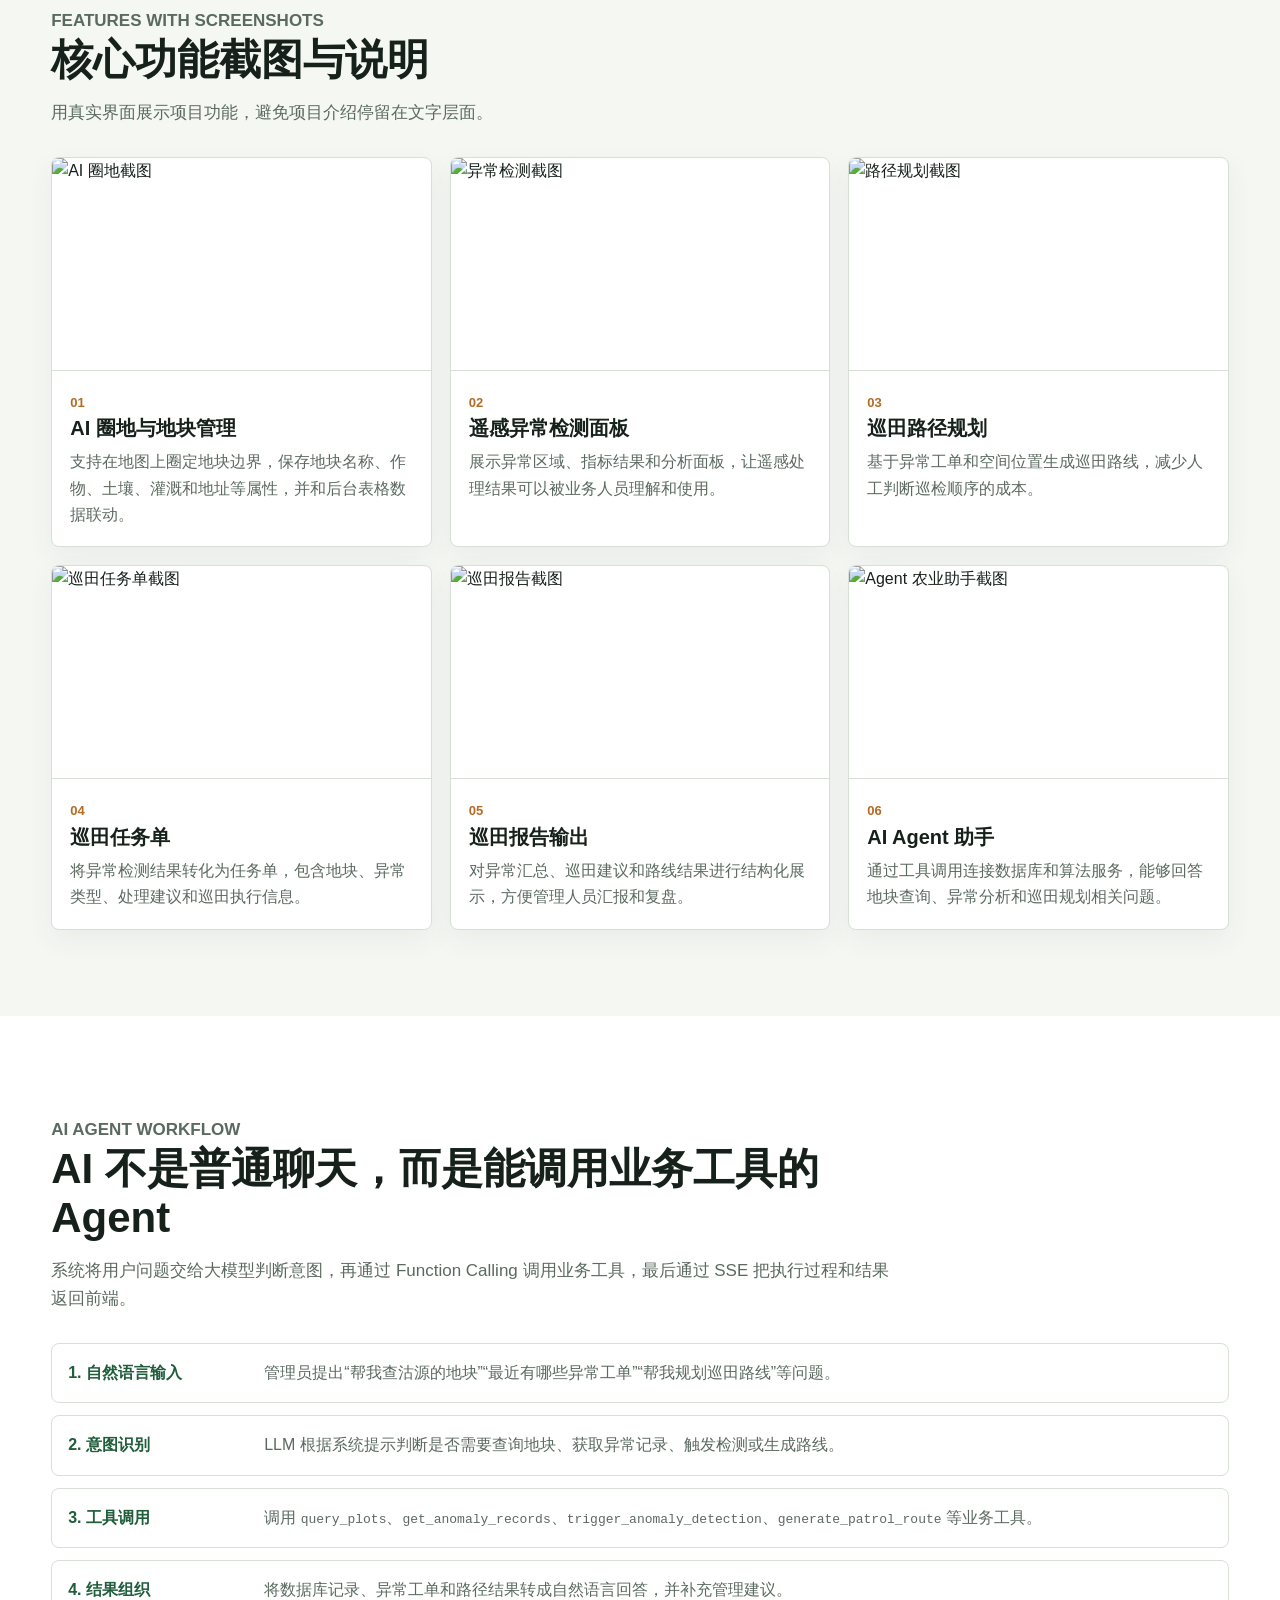
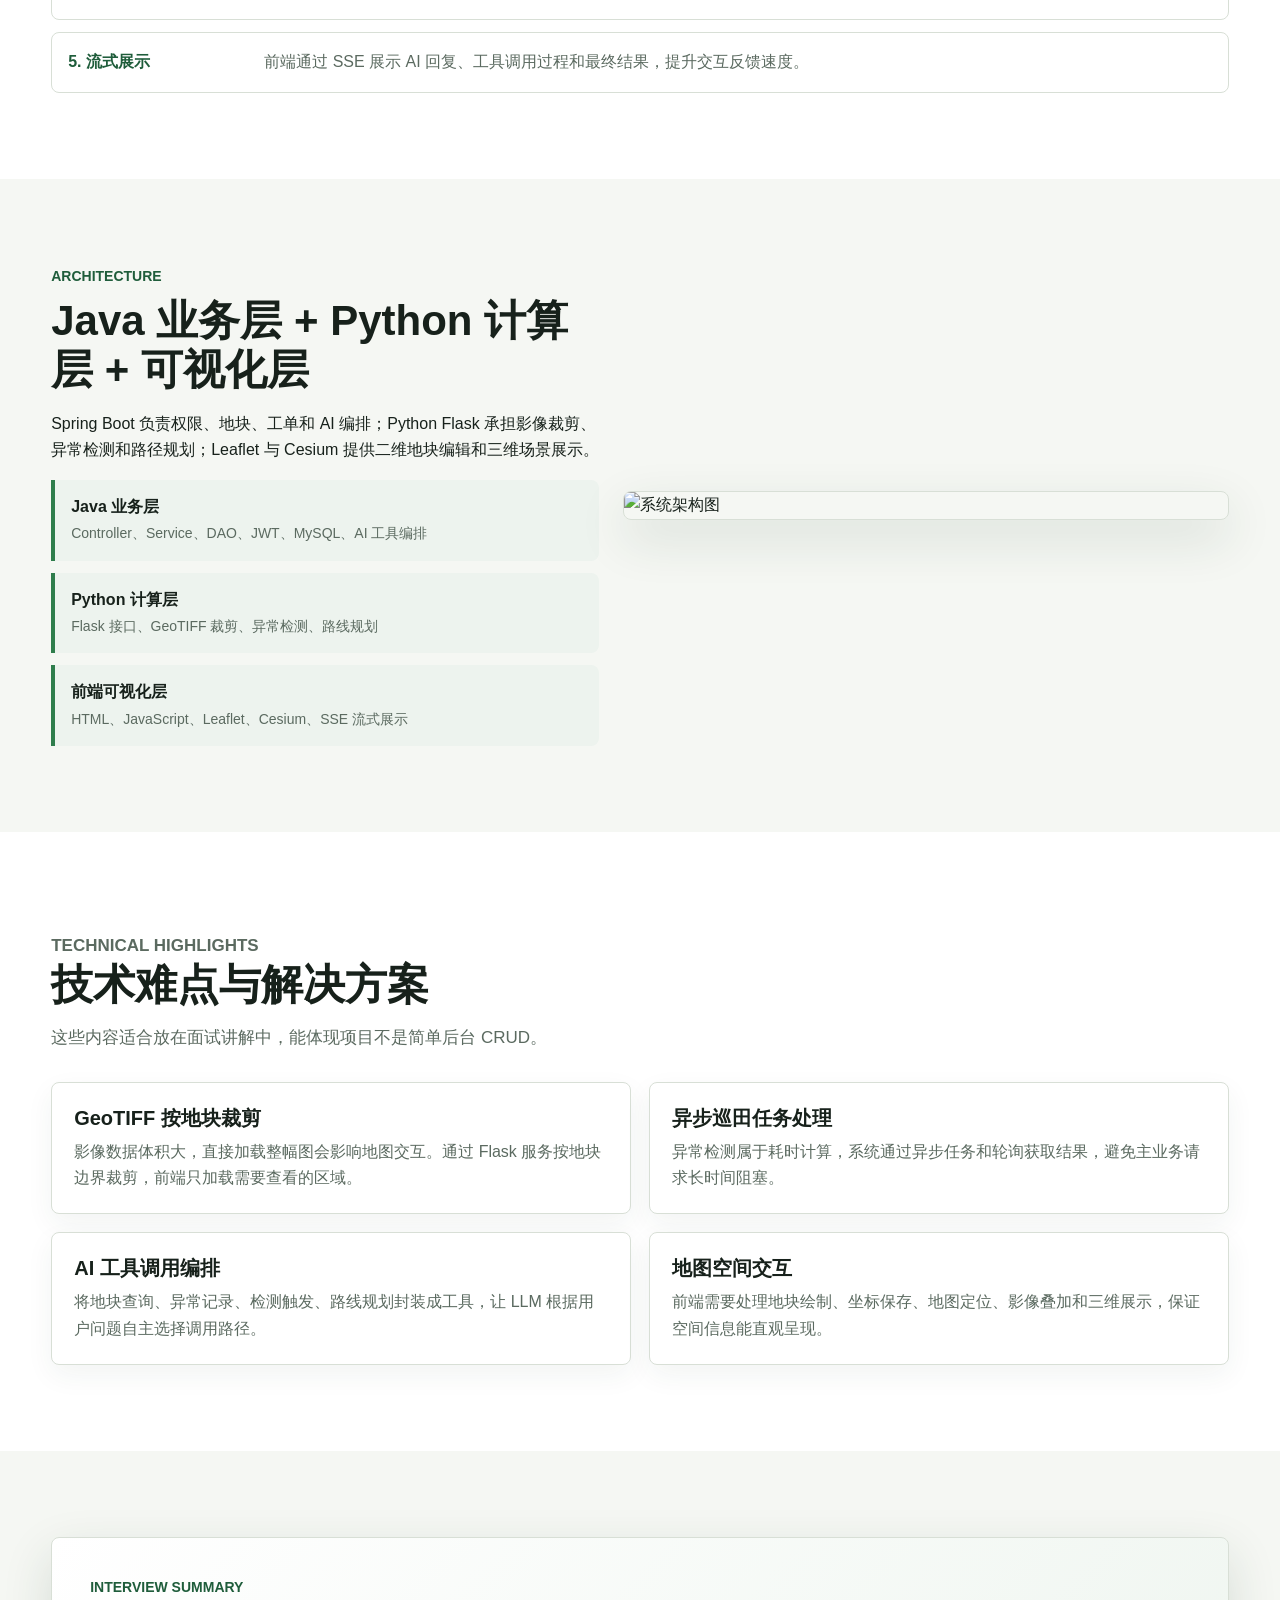
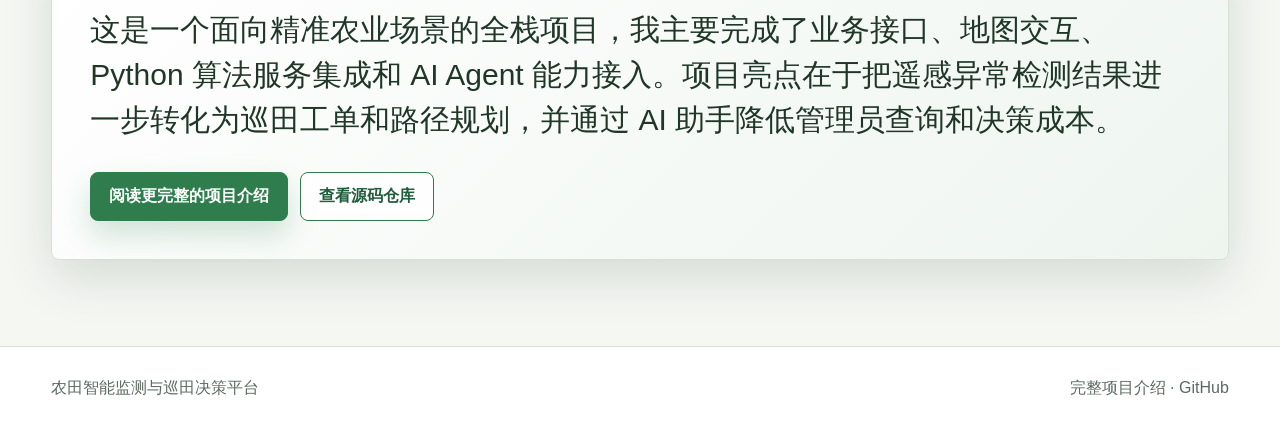
==== commit b12b190f: "docs: enrich project showcase content" ====
--- a/docs/index.html
+++ b/docs/index.html
@@ -7,350 +7,101 @@
   <meta name="description" content="农田智能监测与巡田决策平台：基于 Spring Boot、MySQL、Leaflet、Cesium、Python Flask 与 AI Agent 的精准农业项目展示。">
   <style>
     :root {
-      --bg: #f5f7f3;
-      --ink: #17211b;
-      --muted: #5b6a60;
-      --line: #d8dfd6;
-      --panel: #ffffff;
-      --panel-soft: #edf3ee;
-      --green: #2f7d4c;
-      --green-dark: #1f5d3b;
-      --cyan: #247f8f;
-      --amber: #b66b24;
-      --shadow: 0 18px 50px rgba(31, 66, 43, .14);
+      --bg: #f5f7f3; --ink: #17211b; --muted: #5b6a60; --line: #d8dfd6;
+      --panel: #ffffff; --panel-soft: #edf3ee; --green: #2f7d4c; --green-dark: #1f5d3b;
+      --cyan: #247f8f; --amber: #b66b24; --red: #b8483a; --shadow: 0 18px 50px rgba(31, 66, 43, .14);
     }
-
     * { box-sizing: border-box; }
     html { scroll-behavior: smooth; }
-    body {
-      margin: 0;
-      font-family: Inter, "Microsoft YaHei", "PingFang SC", Arial, sans-serif;
-      color: var(--ink);
-      background: var(--bg);
-      line-height: 1.65;
-    }
-
+    body { margin: 0; font-family: Inter, "Microsoft YaHei", "PingFang SC", Arial, sans-serif; color: var(--ink); background: var(--bg); line-height: 1.65; }
     a { color: inherit; text-decoration: none; }
     img { max-width: 100%; display: block; }
-
-    .nav {
-      position: sticky;
-      top: 0;
-      z-index: 20;
-      display: flex;
-      align-items: center;
-      justify-content: space-between;
-      gap: 24px;
-      padding: 14px clamp(18px, 4vw, 64px);
-      border-bottom: 1px solid rgba(216, 223, 214, .82);
-      background: rgba(245, 247, 243, .88);
-      backdrop-filter: blur(16px);
-    }
-
-    .brand {
-      display: flex;
-      align-items: center;
-      gap: 10px;
-      font-weight: 800;
-      letter-spacing: 0;
-    }
-
-    .brand-mark {
-      width: 34px;
-      height: 34px;
-      border-radius: 8px;
-      background: linear-gradient(135deg, var(--green), var(--cyan));
-      display: grid;
-      place-items: center;
-      color: white;
-      font-size: 18px;
-      font-weight: 900;
-    }
-
-    .nav-links {
-      display: flex;
-      flex-wrap: wrap;
-      align-items: center;
-      justify-content: flex-end;
-      gap: 16px;
-      font-size: 14px;
-      color: var(--muted);
-    }
-
+    .nav { position: sticky; top: 0; z-index: 20; display: flex; align-items: center; justify-content: space-between; gap: 24px; padding: 14px clamp(18px, 4vw, 64px); border-bottom: 1px solid rgba(216, 223, 214, .82); background: rgba(245, 247, 243, .9); backdrop-filter: blur(16px); }
+    .brand { display: flex; align-items: center; gap: 10px; font-weight: 800; letter-spacing: 0; }
+    .brand-mark { width: 34px; height: 34px; border-radius: 8px; background: linear-gradient(135deg, var(--green), var(--cyan)); display: grid; place-items: center; color: white; font-size: 18px; font-weight: 900; }
+    .nav-links { display: flex; flex-wrap: wrap; align-items: center; justify-content: flex-end; gap: 16px; font-size: 14px; color: var(--muted); }
     .nav-links a:hover { color: var(--green-dark); }
-
-    .hero {
-      min-height: 88vh;
-      display: grid;
-      grid-template-columns: minmax(0, 1.05fr) minmax(320px, .95fr);
-      align-items: center;
-      gap: clamp(28px, 5vw, 72px);
-      padding: clamp(48px, 7vw, 92px) clamp(18px, 4vw, 64px) 38px;
-      background:
-        linear-gradient(90deg, rgba(245,247,243,.94) 0%, rgba(245,247,243,.72) 46%, rgba(245,247,243,.42) 100%),
-        url("images/原始影像(沽源县).png") center / cover no-repeat;
-      border-bottom: 1px solid var(--line);
-    }
-
-    .eyebrow {
-      display: inline-flex;
-      align-items: center;
-      gap: 8px;
-      color: var(--green-dark);
-      font-weight: 800;
-      font-size: 14px;
-      margin-bottom: 18px;
-    }
-
-    .eyebrow::before {
-      content: "";
-      width: 32px;
-      height: 2px;
-      background: var(--green);
-    }
-
-    h1 {
-      margin: 0;
-      max-width: 760px;
-      font-size: clamp(36px, 6vw, 74px);
-      line-height: 1.05;
-      letter-spacing: 0;
-    }
-
-    .hero-subtitle {
-      max-width: 720px;
-      margin: 24px 0 0;
-      color: #34453a;
-      font-size: clamp(17px, 2vw, 22px);
-    }
-
-    .hero-actions {
-      display: flex;
-      flex-wrap: wrap;
-      gap: 12px;
-      margin-top: 30px;
-    }
-
-    .button {
-      min-height: 44px;
-      display: inline-flex;
-      align-items: center;
-      justify-content: center;
-      gap: 8px;
-      padding: 10px 18px;
-      border-radius: 8px;
-      border: 1px solid var(--green);
-      font-weight: 800;
-      transition: transform .18s ease, box-shadow .18s ease, background .18s ease;
-    }
-
-    .button.primary {
-      color: #fff;
-      background: var(--green);
-      box-shadow: 0 14px 28px rgba(47, 125, 76, .2);
-    }
-
+    .hero { min-height: 88vh; display: grid; grid-template-columns: minmax(0, 1.05fr) minmax(320px, .95fr); align-items: center; gap: clamp(28px, 5vw, 72px); padding: clamp(48px, 7vw, 92px) clamp(18px, 4vw, 64px) 38px; background: linear-gradient(90deg, rgba(245,247,243,.95), rgba(245,247,243,.72) 48%, rgba(245,247,243,.42)), url("images/原始影像(沽源县).png") center / cover no-repeat; border-bottom: 1px solid var(--line); }
+    .eyebrow { display: inline-flex; align-items: center; gap: 8px; color: var(--green-dark); font-weight: 800; font-size: 14px; margin-bottom: 18px; }
+    .eyebrow::before { content: ""; width: 32px; height: 2px; background: var(--green); }
+    h1 { margin: 0; max-width: 760px; font-size: clamp(36px, 6vw, 74px); line-height: 1.05; letter-spacing: 0; }
+    .hero-subtitle { max-width: 760px; margin: 24px 0 0; color: #34453a; font-size: clamp(17px, 2vw, 22px); }
+    .hero-actions { display: flex; flex-wrap: wrap; gap: 12px; margin-top: 30px; }
+    .button { min-height: 44px; display: inline-flex; align-items: center; justify-content: center; gap: 8px; padding: 10px 18px; border-radius: 8px; border: 1px solid var(--green); font-weight: 800; transition: transform .18s ease, box-shadow .18s ease, background .18s ease; }
+    .button.primary { color: #fff; background: var(--green); box-shadow: 0 14px 28px rgba(47, 125, 76, .2); }
     .button.secondary { background: rgba(255, 255, 255, .72); color: var(--green-dark); }
     .button:hover { transform: translateY(-2px); }
-
-    .hero-panel {
-      align-self: stretch;
-      display: grid;
-      align-content: end;
-      gap: 14px;
-    }
-
-    .screen-frame {
-      border: 1px solid rgba(216, 223, 214, .85);
-      border-radius: 8px;
-      overflow: hidden;
-      background: #fff;
-      box-shadow: var(--shadow);
-    }
-
-    .screen-frame img {
-      width: 100%;
-      aspect-ratio: 16 / 10;
-      object-fit: cover;
-    }
-
-    .stats {
-      display: grid;
-      grid-template-columns: repeat(3, 1fr);
-      gap: 10px;
-    }
-
-    .stat {
-      border: 1px solid rgba(216, 223, 214, .86);
-      border-radius: 8px;
-      background: rgba(255, 255, 255, .84);
-      padding: 14px;
-    }
-
+    .screen-frame { border: 1px solid rgba(216, 223, 214, .85); border-radius: 8px; overflow: hidden; background: #fff; box-shadow: var(--shadow); }
+    .screen-frame img { width: 100%; aspect-ratio: 16 / 10; object-fit: cover; }
+    .stats { display: grid; grid-template-columns: repeat(3, 1fr); gap: 10px; margin-top: 14px; }
+    .stat { border: 1px solid rgba(216, 223, 214, .86); border-radius: 8px; background: rgba(255, 255, 255, .84); padding: 14px; }
     .stat strong { display: block; font-size: 22px; color: var(--green-dark); line-height: 1.1; }
     .stat span { display: block; margin-top: 4px; font-size: 13px; color: var(--muted); }
-
-    .section {
-      padding: clamp(48px, 7vw, 86px) clamp(18px, 4vw, 64px);
-    }
-
+    .section { padding: clamp(48px, 7vw, 86px) clamp(18px, 4vw, 64px); }
     .section.alt { background: #fff; }
-    .section-head { max-width: 780px; margin-bottom: 30px; }
+    .section-head { max-width: 840px; margin-bottom: 30px; }
     .section-kicker { margin: 0 0 8px; color: var(--green-dark); font-weight: 900; font-size: 14px; }
     h2 { margin: 0; font-size: clamp(26px, 4vw, 42px); line-height: 1.18; letter-spacing: 0; }
     .section-head p { margin: 14px 0 0; color: var(--muted); font-size: 17px; }
-
     .grid { display: grid; gap: 18px; }
-    .grid.cols-3 { grid-template-columns: repeat(3, minmax(0, 1fr)); }
-    .grid.cols-2 { grid-template-columns: repeat(2, minmax(0, 1fr)); }
-
-    .card {
-      border: 1px solid var(--line);
-      border-radius: 8px;
-      background: var(--panel);
-      padding: 22px;
-      box-shadow: 0 10px 28px rgba(31, 66, 43, .06);
-    }
-
+    .cols-2 { grid-template-columns: repeat(2, minmax(0, 1fr)); }
+    .cols-3 { grid-template-columns: repeat(3, minmax(0, 1fr)); }
+    .cols-4 { grid-template-columns: repeat(4, minmax(0, 1fr)); }
+    .card { border: 1px solid var(--line); border-radius: 8px; background: var(--panel); padding: 22px; box-shadow: 0 10px 28px rgba(31, 66, 43, .06); }
     .card h3 { margin: 0 0 8px; font-size: 20px; line-height: 1.3; }
     .card p { margin: 0; color: var(--muted); }
     .num { color: var(--amber); font-weight: 900; font-size: 13px; }
-
-    .pipeline {
-      display: grid;
-      grid-template-columns: repeat(6, minmax(0, 1fr));
-      gap: 12px;
-    }
-
-    .pipe-step {
-      min-height: 118px;
-      border: 1px solid var(--line);
-      border-radius: 8px;
-      background: linear-gradient(180deg, #fff, var(--panel-soft));
-      padding: 16px;
-    }
-
+    .feature-media { overflow: hidden; padding: 0; }
+    .feature-media img { width: 100%; aspect-ratio: 16 / 9; object-fit: cover; border-bottom: 1px solid var(--line); }
+    .feature-media .caption { padding: 18px; }
+    .pipeline { display: grid; grid-template-columns: repeat(6, minmax(0, 1fr)); gap: 12px; }
+    .pipe-step { min-height: 126px; border: 1px solid var(--line); border-radius: 8px; background: linear-gradient(180deg, #fff, var(--panel-soft)); padding: 16px; }
     .pipe-step span { color: var(--green-dark); font-weight: 900; font-size: 13px; }
     .pipe-step strong { display: block; margin-top: 10px; line-height: 1.35; }
-
-    .feature-media {
-      overflow: hidden;
-      padding: 0;
-    }
-
-    .feature-media img {
-      width: 100%;
-      aspect-ratio: 16 / 9;
-      object-fit: cover;
-      border-bottom: 1px solid var(--line);
-    }
-
-    .feature-media .caption { padding: 18px; }
-
-    .architecture {
-      display: grid;
-      grid-template-columns: .9fr 1.1fr;
-      gap: 24px;
-      align-items: center;
-    }
-
+    .pipe-step small { display: block; margin-top: 7px; color: var(--muted); line-height: 1.45; }
+    .about-box, .summary-box { border: 1px solid var(--line); border-radius: 8px; padding: clamp(24px, 4vw, 38px); background: linear-gradient(135deg, #ffffff, #eef5ef); box-shadow: var(--shadow); }
+    .about-box { display: grid; grid-template-columns: minmax(0, 1fr) 330px; gap: 24px; align-items: center; }
+    .tags { display: flex; flex-wrap: wrap; gap: 8px; margin-top: 18px; }
+    .tag { border: 1px solid rgba(47, 125, 76, .22); border-radius: 999px; padding: 5px 10px; color: var(--green-dark); background: rgba(47, 125, 76, .08); font-size: 13px; font-weight: 700; }
+    .flow { display: grid; gap: 12px; }
+    .flow-row { display: grid; grid-template-columns: 180px minmax(0, 1fr); gap: 16px; align-items: start; border: 1px solid var(--line); border-radius: 8px; background: #fff; padding: 16px; }
+    .flow-row strong { color: var(--green-dark); }
+    .flow-row p { margin: 0; color: var(--muted); }
+    .role-list { display: grid; gap: 10px; }
+    .role-item { display: grid; grid-template-columns: 28px minmax(0, 1fr); gap: 12px; align-items: start; padding: 14px; border-radius: 8px; background: var(--panel-soft); border: 1px solid var(--line); }
+    .role-item b { width: 28px; height: 28px; display: grid; place-items: center; border-radius: 8px; background: var(--green); color: white; }
+    .role-item p { margin: 0; color: var(--muted); }
+    .arch { display: grid; grid-template-columns: .95fr 1.05fr; gap: 24px; align-items: center; }
+    .arch img { border: 1px solid var(--line); border-radius: 8px; box-shadow: var(--shadow); }
     .arch-list { display: grid; gap: 12px; }
-    .arch-item {
-      border-left: 4px solid var(--green);
-      background: var(--panel-soft);
-      padding: 14px 16px;
-      border-radius: 0 8px 8px 0;
-    }
+    .arch-item { border-left: 4px solid var(--green); background: var(--panel-soft); padding: 14px 16px; border-radius: 0 8px 8px 0; }
     .arch-item strong { display: block; }
     .arch-item span { color: var(--muted); font-size: 14px; }
-
-    .about-box {
-      display: grid;
-      grid-template-columns: minmax(0, 1fr) 320px;
-      gap: 24px;
-      align-items: center;
-      border: 1px solid var(--line);
-      border-radius: 8px;
-      padding: clamp(24px, 4vw, 38px);
-      background: linear-gradient(135deg, #ffffff, #eef5ef);
-      box-shadow: var(--shadow);
-    }
-
-    .tags {
-      display: flex;
-      flex-wrap: wrap;
-      gap: 8px;
-      margin-top: 18px;
-    }
-
-    .tag {
-      border: 1px solid rgba(47, 125, 76, .22);
-      border-radius: 999px;
-      padding: 5px 10px;
-      color: var(--green-dark);
-      background: rgba(47, 125, 76, .08);
-      font-size: 13px;
-      font-weight: 700;
-    }
-
-    .footer {
-      padding: 28px clamp(18px, 4vw, 64px);
-      border-top: 1px solid var(--line);
-      color: var(--muted);
-      background: #fff;
-      display: flex;
-      justify-content: space-between;
-      gap: 16px;
-      flex-wrap: wrap;
-    }
-
-    @media (max-width: 980px) {
-      .hero, .architecture, .about-box { grid-template-columns: 1fr; }
-      .pipeline { grid-template-columns: repeat(3, minmax(0, 1fr)); }
-      .grid.cols-3 { grid-template-columns: repeat(2, minmax(0, 1fr)); }
-    }
-
-    @media (max-width: 680px) {
-      .nav { position: static; align-items: flex-start; flex-direction: column; }
-      .nav-links { justify-content: flex-start; }
-      .hero { min-height: auto; padding-top: 38px; }
-      .grid.cols-3, .grid.cols-2, .pipeline, .stats { grid-template-columns: 1fr; }
-      .button { width: 100%; }
-    }
+    .quote { font-size: clamp(20px, 3vw, 30px); line-height: 1.5; margin: 0; color: #203728; }
+    .footer { padding: 28px clamp(18px, 4vw, 64px); border-top: 1px solid var(--line); color: var(--muted); background: #fff; display: flex; justify-content: space-between; gap: 16px; flex-wrap: wrap; }
+    @media (max-width: 1080px) { .pipeline { grid-template-columns: repeat(3, minmax(0, 1fr)); } .cols-4 { grid-template-columns: repeat(2, minmax(0, 1fr)); } }
+    @media (max-width: 920px) { .hero, .about-box, .arch { grid-template-columns: 1fr; } .cols-3, .cols-2 { grid-template-columns: 1fr; } }
+    @media (max-width: 680px) { .nav { position: static; align-items: flex-start; flex-direction: column; } .nav-links { justify-content: flex-start; } .hero { min-height: auto; padding-top: 38px; } .pipeline, .stats, .cols-4 { grid-template-columns: 1fr; } .button { width: 100%; } .flow-row { grid-template-columns: 1fr; } }
   </style>
 </head>
 <body>
   <nav class="nav">
     <a class="brand" href="#top"><span class="brand-mark">Ag</span><span>smartAgri</span></a>
     <div class="nav-links">
-      <a href="#about">About</a>
-      <a href="#features">功能</a>
-      <a href="#ai">AI 助手</a>
-      <a href="#architecture">架构</a>
-      <a href="project-introduction.html">项目介绍</a>
-      <a href="https://github.com/HYPlive/smartAgri">GitHub</a>
+      <a href="#about">项目介绍</a><a href="#work">我的工作</a><a href="#features">核心功能</a><a href="#ai">AI Agent</a><a href="#tech">技术难点</a><a href="project-introduction.html">完整文档</a><a href="https://github.com/HYPlive/smartAgri">GitHub</a>
     </div>
   </nav>
 
   <header class="hero" id="top">
     <div>
-      <div class="eyebrow">精准农业 · 遥感监测 · 巡田决策</div>
+      <div class="eyebrow">精准农业 · 遥感监测 · 巡田决策 · AI Agent</div>
       <h1>农田智能监测与巡田决策平台</h1>
-      <p class="hero-subtitle">围绕地块管理、遥感影像处理、异常检测、巡田工单调度、路径规划和 AI 助手，构建从农田数据采集到巡田决策输出的完整业务闭环。</p>
-      <div class="hero-actions">
-        <a class="button primary" href="project-introduction.html">查看完整项目介绍</a>
-        <a class="button secondary" href="https://github.com/HYPlive/smartAgri">打开 GitHub 仓库</a>
-      </div>
+      <p class="hero-subtitle">一个围绕农田地块全生命周期管理的综合系统：从地块圈定、遥感影像裁剪、异常识别，到巡田工单生成、路径规划和 AI 辅助问答，形成可落地的农田监测与巡田决策闭环。</p>
+      <div class="hero-actions"><a class="button primary" href="project-introduction.html">查看完整项目介绍</a><a class="button secondary" href="https://github.com/HYPlive/smartAgri">打开 GitHub 仓库</a></div>
     </div>
-    <div class="hero-panel">
-      <div class="screen-frame">
-        <img src="images/我的桌面.png" alt="系统工作台截图">
-      </div>
-      <div class="stats">
-        <div class="stat"><strong>6+</strong><span>核心业务模块</span></div>
-        <div class="stat"><strong>5</strong><span>AI 工具调用能力</span></div>
-        <div class="stat"><strong>2D/3D</strong><span>地图可视化</span></div>
-      </div>
+    <div>
+      <div class="screen-frame"><img src="images/我的桌面.png" alt="系统工作台截图"></div>
+      <div class="stats"><div class="stat"><strong>6+</strong><span>核心业务模块</span></div><div class="stat"><strong>5</strong><span>AI 工具能力</span></div><div class="stat"><strong>2D/3D</strong><span>地图可视化</span></div></div>
     </div>
   </header>
 
@@ -359,86 +110,101 @@
       <div class="about-box">
         <div>
           <p class="section-kicker">ABOUT PROJECT</p>
-          <h2>面向精准农业的全流程监测与巡田决策系统</h2>
-          <p>项目以地块为核心数据对象，结合二维地图编辑、三维场景展示、遥感影像裁剪、农田异常识别、巡田工单和 AI Agent 助手，实现“地块圈定 -> 影像裁剪 -> 异常识别 -> 工单生成 -> 路径规划 -> AI 辅助决策”的闭环。</p>
-          <div class="tags">
-            <span class="tag">Spring Boot</span><span class="tag">MySQL</span><span class="tag">Leaflet</span><span class="tag">Cesium</span><span class="tag">Python Flask</span><span class="tag">Function Calling</span><span class="tag">SSE</span>
-          </div>
+          <h2>解决农田监测中“看得见、查得到、能派单、可执行”的问题</h2>
+          <p>传统巡田依赖人工经验，地块分布、遥感影像、异常结果和巡检任务之间常常割裂。这个项目将地块作为核心数据对象，把地图圈地、遥感处理、异常检测、工单调度、路径规划和 AI 助手整合到一个系统里，让异常从“检测结果”变成“可执行任务”。</p>
+          <div class="tags"><span class="tag">Spring Boot</span><span class="tag">MySQL</span><span class="tag">Leaflet</span><span class="tag">Cesium</span><span class="tag">Python Flask</span><span class="tag">Function Calling</span><span class="tag">SSE</span></div>
         </div>
-        <div>
-          <a class="button primary" href="project-introduction.html">项目介绍页面</a>
+        <div class="role-list">
+          <div class="role-item"><b>1</b><p>面向管理端和用户端设计地块管理、查询、编辑、定位和巡田相关接口。</p></div>
+          <div class="role-item"><b>2</b><p>集成 Python Flask 计算服务，支撑遥感影像裁剪、异常检测和路径规划。</p></div>
+          <div class="role-item"><b>3</b><p>接入 AI Agent 和管理员地块问答，让自然语言可以直接查询业务数据。</p></div>
         </div>
       </div>
     </section>
 
     <section class="section alt">
-      <div class="section-head">
-        <p class="section-kicker">BUSINESS LOOP</p>
-        <h2>从地块到巡田任务的业务闭环</h2>
-        <p>系统不是单点功能堆叠，而是围绕农田管理流程，把空间数据、遥感分析、异常处理和巡田执行串联起来。</p>
-      </div>
+      <div class="section-head"><p class="section-kicker">WHY THIS PROJECT</p><h2>项目痛点与解决思路</h2><p>页面里不只展示功能，也说明为什么这样设计，以及系统如何把农业场景中的碎片化数据组织成闭环。</p></div>
+      <div class="grid cols-4">
+        <article class="card"><span class="num">PAIN 01</span><h3>地块数据分散</h3><p>地块边界、作物、土壤、灌溉和地址信息如果只靠表格维护，难以和地图空间位置形成联动。</p></article>
+        <article class="card"><span class="num">PAIN 02</span><h3>遥感影像体积大</h3><p>整幅 GeoTIFF 传输和渲染成本高，需要按地块边界裁剪后再按需展示。</p></article>
+        <article class="card"><span class="num">PAIN 03</span><h3>异常结果难执行</h3><p>检测结果如果没有转成工单和路线，只能停留在分析层，无法指导巡田任务。</p></article>
+        <article class="card"><span class="num">PAIN 04</span><h3>查询依赖人工筛选</h3><p>管理员需要通过自然语言快速查询地块和异常信息，而不是反复组合筛选条件。</p></article>
+      </div>
+    </section>
+
+    <section class="section" id="work">
+      <div class="section-head"><p class="section-kicker">MY RESPONSIBILITY</p><h2>我在项目中的核心工作</h2><p>项目展示页面向简历和面试，因此单独标出个人负责内容，让面试官能快速看到技术贡献。</p></div>
+      <div class="grid cols-3">
+        <article class="card"><span class="num">BACKEND</span><h3>业务接口与数据建模</h3><p>负责用户管理、地块管理、巡田管理等核心接口开发，围绕地块、异常记录、巡田工单组织业务数据。</p></article>
+        <article class="card"><span class="num">MAP</span><h3>地图与空间数据交互</h3><p>基于 Leaflet 和 Cesium 实现地块圈定、定位、空间展示和二维/三维地图联动。</p></article>
+        <article class="card"><span class="num">PYTHON</span><h3>Flask 算法服务集成</h3><p>通过 Flask 接入遥感影像裁剪、异常检测、巡田路径规划等计算能力，实现 Java 业务层与 Python 计算层解耦。</p></article>
+        <article class="card"><span class="num">AI</span><h3>AI Agent 工具调用</h3><p>通过 Function Calling 暴露业务工具，使大模型可以查询地块、获取异常工单、触发检测并生成巡田路线。</p></article>
+        <article class="card"><span class="num">SSE</span><h3>流式输出与过程展示</h3><p>采用 SSE 返回 AI 回复和 Agent 执行过程，让前端能实时展示工具调用、结果摘要和最终答复。</p></article>
+        <article class="card"><span class="num">PLOT QA</span><h3>管理员地块问答</h3><p>在地块列表和地图页面接入 AI 聊天入口，支持“查某地区地块”“统计面积”“按作物筛选”等问答。</p></article>
+      </div>
+    </section>
+
+    <section class="section alt">
+      <div class="section-head"><p class="section-kicker">BUSINESS LOOP</p><h2>从地块圈定到巡田任务输出的闭环</h2><p>平台将空间数据、遥感处理、异常识别和巡田执行串联起来，避免“只检测、不落地”。</p></div>
       <div class="pipeline">
-        <div class="pipe-step"><span>01</span><strong>地块圈定</strong></div>
-        <div class="pipe-step"><span>02</span><strong>影像裁剪</strong></div>
-        <div class="pipe-step"><span>03</span><strong>异常检测</strong></div>
-        <div class="pipe-step"><span>04</span><strong>工单生成</strong></div>
-        <div class="pipe-step"><span>05</span><strong>路线规划</strong></div>
-        <div class="pipe-step"><span>06</span><strong>AI 决策辅助</strong></div>
+        <div class="pipe-step"><span>01</span><strong>地块圈定</strong><small>保存边界坐标和地块属性</small></div>
+        <div class="pipe-step"><span>02</span><strong>影像裁剪</strong><small>按地块边界处理 GeoTIFF</small></div>
+        <div class="pipe-step"><span>03</span><strong>异常检测</strong><small>识别长势或区域异常</small></div>
+        <div class="pipe-step"><span>04</span><strong>工单生成</strong><small>将异常结果转为巡田任务</small></div>
+        <div class="pipe-step"><span>05</span><strong>路线规划</strong><small>生成可执行巡田路径</small></div>
+        <div class="pipe-step"><span>06</span><strong>AI 辅助</strong><small>问答、分析和决策建议</small></div>
       </div>
     </section>
 
     <section class="section" id="features">
-      <div class="section-head">
-        <p class="section-kicker">FEATURES</p>
-        <h2>核心功能模块</h2>
-        <p>覆盖农业平台后台管理、地图交互、遥感数据处理和巡田任务输出。</p>
-      </div>
+      <div class="section-head"><p class="section-kicker">FEATURES WITH SCREENSHOTS</p><h2>核心功能截图与说明</h2><p>用真实界面展示项目功能，避免项目介绍停留在文字层面。</p></div>
       <div class="grid cols-3">
-        <article class="card feature-media"><img src="images/AI圈地.png" alt="AI 圈地截图"><div class="caption"><span class="num">01</span><h3>地块管理与 AI 圈地</h3><p>支持地块边界绘制、信息维护、地图定位和 AI 辅助圈地，统一管理地块空间数据。</p></div></article>
-        <article class="card feature-media"><img src="images/异常检测结果面板.png" alt="异常检测截图"><div class="caption"><span class="num">02</span><h3>遥感异常检测</h3><p>结合遥感影像与异常结果面板，辅助识别作物长势、区域异常和巡检重点。</p></div></article>
-        <article class="card feature-media"><img src="images/路径规划.png" alt="路径规划截图"><div class="caption"><span class="num">03</span><h3>巡田路径规划</h3><p>从异常工单出发生成巡田路线，减少人工筛选和重复规划成本。</p></div></article>
-        <article class="card feature-media"><img src="images/巡田任务单.png" alt="巡田任务单截图"><div class="caption"><span class="num">04</span><h3>巡田工单调度</h3><p>异常检测结果可以沉淀为巡田任务单，形成后续处理依据。</p></div></article>
-        <article class="card feature-media"><img src="images/巡田报告.png" alt="巡田报告截图"><div class="caption"><span class="num">05</span><h3>巡田报告输出</h3><p>对异常区域、巡田建议和路线结果进行结构化展示，便于汇报和执行。</p></div></article>
-        <article class="card feature-media"><img src="images/Agent农业助手.png" alt="Agent 农业助手截图"><div class="caption"><span class="num">06</span><h3>AI Agent 助手</h3><p>通过 Function Calling 调用业务工具，支持异常分析、地块查询和巡田辅助决策。</p></div></article>
+        <article class="card feature-media"><img src="images/AI圈地.png" alt="AI 圈地截图"><div class="caption"><span class="num">01</span><h3>AI 圈地与地块管理</h3><p>支持在地图上圈定地块边界，保存地块名称、作物、土壤、灌溉和地址等属性，并和后台表格数据联动。</p></div></article>
+        <article class="card feature-media"><img src="images/异常检测结果面板.png" alt="异常检测截图"><div class="caption"><span class="num">02</span><h3>遥感异常检测面板</h3><p>展示异常区域、指标结果和分析面板，让遥感处理结果可以被业务人员理解和使用。</p></div></article>
+        <article class="card feature-media"><img src="images/路径规划.png" alt="路径规划截图"><div class="caption"><span class="num">03</span><h3>巡田路径规划</h3><p>基于异常工单和空间位置生成巡田路线，减少人工判断巡检顺序的成本。</p></div></article>
+        <article class="card feature-media"><img src="images/巡田任务单.png" alt="巡田任务单截图"><div class="caption"><span class="num">04</span><h3>巡田任务单</h3><p>将异常检测结果转化为任务单，包含地块、异常类型、处理建议和巡田执行信息。</p></div></article>
+        <article class="card feature-media"><img src="images/巡田报告.png" alt="巡田报告截图"><div class="caption"><span class="num">05</span><h3>巡田报告输出</h3><p>对异常汇总、巡田建议和路线结果进行结构化展示，方便管理人员汇报和复盘。</p></div></article>
+        <article class="card feature-media"><img src="images/Agent农业助手.png" alt="Agent 农业助手截图"><div class="caption"><span class="num">06</span><h3>AI Agent 助手</h3><p>通过工具调用连接数据库和算法服务，能够回答地块查询、异常分析和巡田规划相关问题。</p></div></article>
       </div>
     </section>
 
     <section class="section alt" id="ai">
-      <div class="section-head">
-        <p class="section-kicker">AI CAPABILITY</p>
-        <h2>管理员地块问答与巡田 Agent</h2>
-        <p>AI 模块不是单纯聊天，而是将自然语言输入转换为业务工具调用，再把数据库和算法服务结果组织成可读答案。</p>
-      </div>
-      <div class="grid cols-3">
-        <article class="card"><span class="num">TOOL 01</span><h3>query_plots</h3><p>支持按地块名称、作物、地区、地址、土壤类型、灌溉方式和面积条件查询管理员地块数据。</p></article>
-        <article class="card"><span class="num">TOOL 02</span><h3>get_anomaly_records</h3><p>查询巡田异常工单列表和详情，为后续异常解释和路径规划提供上下文。</p></article>
-        <article class="card"><span class="num">TOOL 03</span><h3>trigger_anomaly_detection</h3><p>根据地块、时间范围和区域参数触发异常检测任务，适配异步处理流程。</p></article>
-        <article class="card"><span class="num">TOOL 04</span><h3>generate_patrol_route</h3><p>基于异常工单生成巡田路线，让检测结果能转化为可执行任务。</p></article>
-        <article class="card"><span class="num">STREAM</span><h3>SSE 流式输出</h3><p>前端展示 AI 回复、工具调用过程和结果摘要，提升交互反馈速度。</p></article>
-        <article class="card"><span class="num">ADMIN</span><h3>地块管理 AI 聊天</h3><p>在地块列表和地图管理页面接入聊天入口，支持管理员直接用自然语言查询地块。</p></article>
+      <div class="section-head"><p class="section-kicker">AI AGENT WORKFLOW</p><h2>AI 不是普通聊天，而是能调用业务工具的 Agent</h2><p>系统将用户问题交给大模型判断意图，再通过 Function Calling 调用业务工具，最后通过 SSE 把执行过程和结果返回前端。</p></div>
+      <div class="flow">
+        <div class="flow-row"><strong>1. 自然语言输入</strong><p>管理员提出“帮我查沽源的地块”“最近有哪些异常工单”“帮我规划巡田路线”等问题。</p></div>
+        <div class="flow-row"><strong>2. 意图识别</strong><p>LLM 根据系统提示判断是否需要查询地块、获取异常记录、触发检测或生成路线。</p></div>
+        <div class="flow-row"><strong>3. 工具调用</strong><p>调用 <code>query_plots</code>、<code>get_anomaly_records</code>、<code>trigger_anomaly_detection</code>、<code>generate_patrol_route</code> 等业务工具。</p></div>
+        <div class="flow-row"><strong>4. 结果组织</strong><p>将数据库记录、异常工单和路径结果转成自然语言回答，并补充管理建议。</p></div>
+        <div class="flow-row"><strong>5. 流式展示</strong><p>前端通过 SSE 展示 AI 回复、工具调用过程和最终结果，提升交互反馈速度。</p></div>
       </div>
     </section>
 
     <section class="section" id="architecture">
-      <div class="architecture">
-        <div>
-          <p class="section-kicker">ARCHITECTURE</p>
-          <h2>Java 业务层 + Python 计算层 + 可视化层</h2>
-          <p>平台将业务管理、空间计算和前端地图展示拆开：Spring Boot 负责权限、地块、工单和 AI 编排；Python Flask 承担遥感影像裁剪与异常检测；Leaflet 与 Cesium 完成二维编辑和三维展示。</p>
-        </div>
-        <div class="arch-list">
-          <div class="arch-item"><strong>业务服务层</strong><span>Spring Boot、JWT、MySQL、地块管理、巡田管理、AI Controller</span></div>
-          <div class="arch-item"><strong>算法计算层</strong><span>Python Flask、GeoTIFF 裁剪、异常检测、路径规划接口</span></div>
-          <div class="arch-item"><strong>可视化交互层</strong><span>HTML、JavaScript、Leaflet、Cesium、地图圈地与空间展示</span></div>
-          <div class="arch-item"><strong>AI 编排层</strong><span>Function Calling、SSE、Agent 工具调用、地块问答和巡田辅助</span></div>
-        </div>
+      <div class="arch">
+        <div><p class="section-kicker">ARCHITECTURE</p><h2>Java 业务层 + Python 计算层 + 可视化层</h2><p>Spring Boot 负责权限、地块、工单和 AI 编排；Python Flask 承担影像裁剪、异常检测和路径规划；Leaflet 与 Cesium 提供二维地块编辑和三维场景展示。</p><div class="arch-list"><div class="arch-item"><strong>Java 业务层</strong><span>Controller、Service、DAO、JWT、MySQL、AI 工具编排</span></div><div class="arch-item"><strong>Python 计算层</strong><span>Flask 接口、GeoTIFF 裁剪、异常检测、路线规划</span></div><div class="arch-item"><strong>前端可视化层</strong><span>HTML、JavaScript、Leaflet、Cesium、SSE 流式展示</span></div></div></div>
+        <img src="images/系统架构图.png" alt="系统架构图">
+      </div>
+    </section>
+
+    <section class="section alt" id="tech">
+      <div class="section-head"><p class="section-kicker">TECHNICAL HIGHLIGHTS</p><h2>技术难点与解决方案</h2><p>这些内容适合放在面试讲解中，能体现项目不是简单后台 CRUD。</p></div>
+      <div class="grid cols-2">
+        <article class="card"><h3>GeoTIFF 按地块裁剪</h3><p>影像数据体积大，直接加载整幅图会影响地图交互。通过 Flask 服务按地块边界裁剪，前端只加载需要查看的区域。</p></article>
+        <article class="card"><h3>异步巡田任务处理</h3><p>异常检测属于耗时计算，系统通过异步任务和轮询获取结果，避免主业务请求长时间阻塞。</p></article>
+        <article class="card"><h3>AI 工具调用编排</h3><p>将地块查询、异常记录、检测触发、路线规划封装成工具，让 LLM 根据用户问题自主选择调用路径。</p></article>
+        <article class="card"><h3>地图空间交互</h3><p>前端需要处理地块绘制、坐标保存、地图定位、影像叠加和三维展示，保证空间信息能直观呈现。</p></article>
+      </div>
+    </section>
+
+    <section class="section">
+      <div class="summary-box">
+        <p class="section-kicker">INTERVIEW SUMMARY</p>
+        <p class="quote">这是一个面向精准农业场景的全栈项目，我主要完成了业务接口、地图交互、Python 算法服务集成和 AI Agent 能力接入。项目亮点在于把遥感异常检测结果进一步转化为巡田工单和路径规划，并通过 AI 助手降低管理员查询和决策成本。</p>
+        <div class="hero-actions"><a class="button primary" href="project-introduction.html">阅读更完整的项目介绍</a><a class="button secondary" href="https://github.com/HYPlive/smartAgri">查看源码仓库</a></div>
       </div>
     </section>
   </main>
 
-  <footer class="footer">
-    <span>农田智能监测与巡田决策平台</span>
-    <span><a href="project-introduction.html">项目介绍</a> · <a href="https://github.com/HYPlive/smartAgri">GitHub</a></span>
-  </footer>
+  <footer class="footer"><span>农田智能监测与巡田决策平台</span><span><a href="project-introduction.html">完整项目介绍</a> · <a href="https://github.com/HYPlive/smartAgri">GitHub</a></span></footer>
 </body>
 </html>
